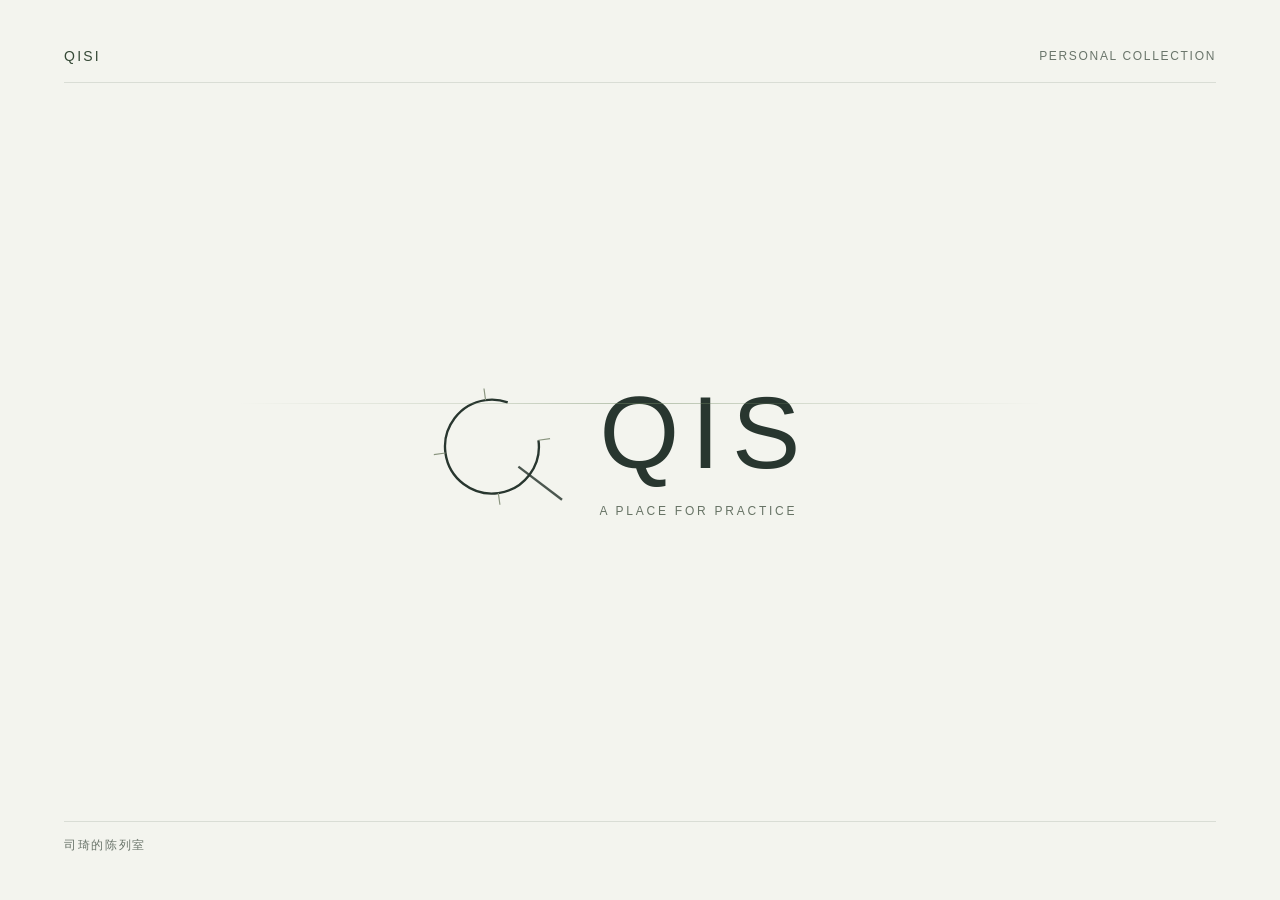
==== showroom/index.html @ 407c24f5 "Publish original-size lift and soft reading transition" ====
<!doctype html><html lang="zh-CN"><head><meta charset="UTF-8"><meta name="viewport" content="width=device-width,initial-scale=1.0"><meta name="theme-color" content="#f3f4ee"><meta name="description" content="司琦的个人陈列。关于AI、中医与DPT的实践、构想和学习记录。"><title>司琦的陈列室 · QISI</title><link rel="icon" href="data:image/svg+xml,%3Csvg xmlns='http://www.w3.org/2000/svg' viewBox='0 0 64 64'%3E%3Ccircle cx='30' cy='30' r='20' fill='none' stroke='%2328362f' stroke-width='2'/%3E%3Cpath d='m44 44 13 13' stroke='%2328362f' stroke-width='2'/%3E%3C/svg%3E"><style>body{margin:0;background:#f3f4ee}#opening{position:fixed;inset:0;z-index:40;background:#f3f4ee}</style>  <script type="module" crossorigin src="/showroom/assets/index-BZBvkTDH.js"></script>
  <link rel="stylesheet" crossorigin href="/showroom/assets/index-CYr2GuWY.css">
</head><body data-phase="opening" data-room="hub"><main id="app"><div id="world" tabindex="-1" aria-label="立体档案环"></div><div id="transition-veil" aria-hidden="true"></div>
 <section id="opening" data-stage="mark" aria-label="个人陈列室开场">
  <div class="opening-grid" aria-hidden="true"></div>
  <div class="opening-top"><strong>QISI</strong><span>PERSONAL COLLECTION</span></div>
  <div class="opening-mark" aria-hidden="true">
   <svg class="opening-symbol" viewBox="0 0 120 120" fill="none"><circle class="mark-circle" cx="56" cy="55" r="40" stroke="currentColor" stroke-width="2" pathLength="1"/><path class="mark-tail" d="M76 75L109 108" stroke="currentColor" stroke-width="2"/><path d="M56 5V15M6 55H16M56 95V105M96 55H106" stroke="#8a957f"/></svg>
   <div class="opening-word">QISI<small>A PLACE FOR PRACTICE</small></div>
  </div>
  <div class="opening-scan" aria-hidden="true"></div>
  <article class="opening-profile" aria-hidden="true">
   <div class="profile-label">个人介绍 / PROFILE</div>
   <h1>司琦<span>QISI</span></h1>
   <p class="profile-description">关于 AI、中医与 DPT，<br>以及它们之间的实践。</p>
   <div class="profile-fields"><button data-theme="ai"><small>01</small>AI<span>↗</span></button><button data-theme="tcm"><small>02</small>中医<span>↗</span></button><button data-theme="dpt"><small>03</small>DPT<span>↗</span></button></div><p class="profile-hint">选择一个方向，打开陈列。</p>
  </article>
  <div class="opening-bottom"><span>司琦的陈列室</span><span id="opening-status" role="status"></span></div>
 </section>

<div id="interface"><header class="masthead"><div class="location"><button id="home-button" class="icon-button" aria-label="返回个人介绍"><svg viewBox="0 0 24 24"><path d="m14 6-6 6 6 6M8 12h12"/></svg></button><div><span id="room-kicker" class="eyebrow">QISI / COLLECTION</span><h1 id="room-title"></h1></div></div><div class="header-actions"><button id="sound-button" class="icon-button" aria-label="开启音效" aria-pressed="true"></button></div></header>
<section id="archive-interface" aria-label="立体档案选择" hidden><div class="archive-heading"><span id="browse-count" class="browse-count"></span></div><aside class="archive-details"><span id="focus-number"></span><div class="focus-information"><span id="focus-badge" class="eyebrow"></span><h2 id="focus-title"></h2><span id="focus-meta"></span></div><button id="read-file" class="read-file"><span class="access">打开档案 ↗</span></button></aside><div class="dial-hint"><span id="dial-ticks" aria-hidden="true"></span><p></p></div><div id="file-accessibility" class="sr-only" aria-label="预选档案"></div></section></div>
<section id="fallback" hidden><h2>以列表阅读</h2><p>当前浏览器未能打开立体展区，仍可阅读收录内容。</p><div id="fallback-files"></div></section><div id="entry-error" hidden role="alert"><span>展区暂未准备好。</span><button id="retry-button">重试</button><button id="list-button">以列表阅读</button><button id="cancel-button">返回介绍</button></div>
 <dialog id="reader" class="reader reader-page" aria-labelledby="reader-title"><div class="reader-wash" aria-hidden="true"></div><div class="reader-top-shade" aria-hidden="true"></div><button id="close-reader" class="close-reader" aria-label="返回档案选择"><svg viewBox="0 0 24 24"><path d="m14 6-6 6 6 6M8 12h12"/></svg><span>返回档案</span></button><span id="reader-location" class="reader-location"></span><div class="reader-scroll" tabindex="0" role="region" aria-label="项目全文"><article id="reader-panel" class="reader-panel"><div class="reader-meta"><span id="reader-eyebrow"></span><time id="reader-date"></time></div><h2 id="reader-title"></h2><p id="reader-summary"></p><div id="reader-themes"></div><figure class="reader-figure"><img id="reader-image" width="1280" height="800" alt="项目抽象示意图"></figure><div id="reader-body"></div><footer class="reader-colophon"></footer></article></div></dialog>
</main></body></html>
---- showroom/assets/index-CYr2GuWY.css ----
:root{font-family:PingFang SC,Hiragino Sans GB,Microsoft YaHei,sans-serif;font-synthesis:none;color:#273b33;background:#b3bfb7;--ink:#273b33;--muted:#627367;--line:#52645140;--accent:#657a62}*{box-sizing:border-box}body{margin:0;overflow:hidden}button,input,a{-webkit-tap-highlight-color:transparent}button{font:inherit;color:inherit;border:0;background:none;cursor:pointer}button:disabled{opacity:.4;cursor:default}button:focus-visible,input:focus-visible{outline:2px solid #8c7552;outline-offset:5px}button:hover:not(:disabled){color:#111f19}.sr-only{position:absolute;width:1px;height:1px;padding:0;margin:-1px;overflow:hidden;clip:rect(0,0,0,0);white-space:nowrap;border:0}#app,#world,#interface{position:fixed;inset:0}#world{transition:filter .5s}#world canvas{display:block;touch-action:none}#interface{pointer-events:none;transition:opacity .3s}#interface button,#interface input{pointer-events:auto}.masthead{position:absolute;left:34px;right:34px;top:28px;display:flex;justify-content:space-between;align-items:center;z-index:4}.location{display:flex;gap:16px;align-items:center;background:#f2f1e9d9;padding:13px 19px 13px 12px;border:1px solid #fff7;-webkit-backdrop-filter:blur(12px);backdrop-filter:blur(12px)}.location h1{font-size:17px;font-weight:500;margin:4px 0 0;letter-spacing:.09em}.eyebrow{font-size:12px;letter-spacing:.12em;line-height:1.7}.location .eyebrow{font-size:12px;color:#69766b;letter-spacing:.11em}.header-actions{display:flex;align-items:center;gap:10px;background:#f2f1e9c9;padding:7px 9px 7px 17px;border:1px solid #fff7;-webkit-backdrop-filter:blur(12px);backdrop-filter:blur(12px)}.sample-note{font-size:13px;letter-spacing:.08em;color:#697569;margin-right:6px}.icon-button{width:34px;height:34px;display:grid;place-items:center}.icon-button svg,.close-reader svg{width:20px;height:20px;fill:none;stroke:currentColor;stroke-width:1.3}#gallery-labels{position:absolute;inset:0;pointer-events:none;touch-action:none}.gallery-label{position:absolute;transform:translate(-50%);padding:9px 13px 10px;width:190px;text-align:center;pointer-events:auto!important;background:#ecebdfd6;border:1px solid #fff7;box-shadow:0 3px 14px #253b2a0a;transition:background .2s,color .2s;touch-action:none}.gallery-label strong{display:block;font-size:14px;line-height:1.55;font-weight:500;letter-spacing:.025em}.gallery-label small{display:block;font-size:12px;line-height:1.5;letter-spacing:.04em;margin-top:4px;color:#6c7569}.gallery-label .label-number{font-size:12px;letter-spacing:.06em;display:block;color:#697465;margin-bottom:3px}.gallery-label.room-label{width:176px;padding:12px 16px}.gallery-label.room-label strong{font-size:16px;letter-spacing:.08em}.gallery-label.is-hover,.gallery-label:hover,.gallery-label:focus-visible{background:#f5f3e6f5;border-color:#9b8e6a;color:#263e2c}.collection-control{position:absolute;left:50%;bottom:34px;transform:translate(-50%);width:290px;background:#eff0e5dd;border:1px solid #fff6;padding:15px 23px 12px;-webkit-backdrop-filter:blur(14px);backdrop-filter:blur(14px);pointer-events:auto}.collection-caption{display:flex;align-items:center;justify-content:space-between;font-size:13px;line-height:1.5}.collection-caption b{font-size:12px;margin-left:6px;font-weight:400;color:#73806d}.collection-caption #scroll-count{font-size:12px;letter-spacing:.08em;font-variant-numeric:tabular-nums}#collection-scroll{display:block;width:100%;height:24px;appearance:none;background:transparent;margin:6px 0;cursor:ew-resize}#collection-scroll::-webkit-slider-runnable-track{height:2px;background:linear-gradient(to right,#7b886e var(--progress,0%),#c3cbb9 var(--progress,0%))}#collection-scroll::-webkit-slider-thumb{appearance:none;width:33px;height:7px;border-radius:0;background:#596d51;border:1px solid #f4f5e8;margin-top:-2.5px}#collection-scroll::-moz-range-track{height:2px;background:#b7c2ac}#collection-scroll::-moz-range-thumb{width:33px;height:7px;border:0;border-radius:0;background:#596d51}.collection-hint{font-size:12px;color:#76816e;text-align:center;letter-spacing:.03em}.hub-hint{position:absolute;bottom:49px;left:50%;transform:translate(-50%);font-size:14px;letter-spacing:.06em;background:#eff0e7dc;padding:14px 23px;border:1px solid #fff8;white-space:nowrap}.signature{position:absolute;bottom:31px;left:35px;font-size:12px;letter-spacing:.12em;color:#52614f}.signature span{margin:0 7px;color:#7f8e77}body[data-phase=entry] #interface,body[data-phase=intro] #interface{display:none}body[data-phase=transition] #interface{opacity:0;pointer-events:none}body[data-phase=transition] #interface button,body.is-reading #interface button{pointer-events:none!important}body[data-phase=room] #house-button{display:none}#loading{position:fixed;left:50%;top:76%;transform:translate(-50%,-50%);display:flex;gap:15px;align-items:center;z-index:20}.loading-orbit{display:block;width:22px;height:22px;border:1px solid #536b5038;border-top-color:#536b50;border-radius:50%;animation:spin 1.6s linear infinite}#loading.is-error{background:#eff0e8f5;padding:18px 22px;border:1px solid #fff9}#loading.is-error .loading-orbit{display:none}#retry-button{font-size:14px;text-decoration:underline;text-underline-offset:4px}#transition-veil{position:fixed;inset:0;background:radial-gradient(ellipse,#e1e8dc 10%,#aebfb1);opacity:0;pointer-events:none;z-index:8}body.is-reading #world{filter:blur(7px) saturate(.72)}body.is-reading #interface{opacity:.2}dialog{padding:0;border:1px solid #fff9;background:#ecece2f7;color:var(--ink);box-shadow:0 24px 120px #1d33284d}dialog::backdrop{background:#91a5932d}.intro-dialog{position:fixed;left:auto;right:7vw;top:auto;bottom:10vh;margin:0;width:390px;padding:30px 30px 24px}.intro-dialog::backdrop{background:#8b9d8f15}.intro-dialog h2{font-size:27px;font-weight:400;letter-spacing:.08em;line-height:1.4;margin:20px 0 16px}.intro-dialog>p{font-size:16px;line-height:1.9;margin:0 0 23px;color:#566553}.intro-instructions{display:grid;grid-template-columns:22px 1fr;gap:8px 11px;border-top:1px solid var(--line);padding-top:20px}.intro-instructions span{font-size:12px;color:#919980;line-height:26px}.intro-instructions p{font-size:14px;line-height:26px;margin:0}.intro-dialog small{display:block;font-size:12px;color:#7c846f;margin-top:16px}.intro-bottom{display:flex;align-items:center;justify-content:space-between;border-top:1px solid var(--line);margin-top:22px;padding-top:18px}.text-button{font-size:14px;padding:7px 0}.primary-button{font-size:14px;color:#f1f2e5;background:#536c50;padding:13px 17px}.primary-button:hover:not(:disabled){background:#3d583b;color:#fff}.primary-button span{margin-left:17px}.reader-panel{width:min(790px,88vw);height:min(830px,88vh);max-height:92vh;overflow:hidden}.reader::backdrop{background:#c4d0bd73;-webkit-backdrop-filter:blur(2px);backdrop-filter:blur(2px)}.reader-scroll{height:100%;overflow-y:auto;overscroll-behavior:contain;padding:58px 60px 42px;scrollbar-width:thin;scrollbar-color:#a9b99a transparent}.close-reader{position:absolute;right:15px;top:15px;width:33px;height:33px;display:grid;place-items:center;background:#ecece2;z-index:2}.reader-meta{display:flex;justify-content:space-between;gap:14px;color:#728067;font-size:12px;line-height:1.8}.reader h2{font-size:30px;line-height:1.55;letter-spacing:.05em;font-weight:400;margin:19px 0 14px}.reader #reader-summary{font-size:16px;line-height:1.9;color:#56664e}.reader #reader-themes{display:flex;gap:8px;margin:21px 0 26px}.reader #reader-themes span{font-size:12px;padding:5px 8px;border:1px solid #b8c3ac}.reader img{width:100%;display:block;border:1px solid #c7d1bb}.reader #reader-body h3{font-size:18px;font-weight:500;margin:30px 0 10px}.reader #reader-body p{font-size:16px;line-height:2;color:#4f6047}.reader-colophon{font-size:12px;color:#879078;margin-top:30px;padding-top:22px;border-top:1px solid var(--line);line-height:1.8}@keyframes spin{to{transform:rotate(360deg)}}@media(prefers-reduced-motion:reduce){*,*:before,*:after{animation:none!important;transition:none!important}}@media(max-height:760px){.masthead{top:22px;left:27px;right:27px}.location{padding:9px 15px 9px 9px}.collection-control{bottom:22px;padding-top:10px;padding-bottom:8px}.signature{bottom:27px}.gallery-label{width:172px;padding:7px 9px}.gallery-label strong{font-size:14px}.gallery-label small{font-size:12px}.intro-dialog{bottom:7vh;right:5vw;padding:25px;width:360px}.reader-scroll{padding:48px 48px 36px}}@media(max-width:950px){.signature{display:none}.gallery-label,.gallery-label.room-label{width:150px}.location h1{font-size:15px}.sample-note{display:none}.reader-scroll{padding:45px 30px 30px}}@media(max-width:650px){.masthead{left:15px;right:15px;top:15px}.location{gap:7px;padding:8px}.location .eyebrow{font-size:12px}.header-actions{gap:0;padding:7px}.intro-dialog{left:5vw;right:5vw;bottom:7vh;width:auto}.gallery-label,.gallery-label.room-label{width:115px}.gallery-label small{display:none}.gallery-label strong,.gallery-label.room-label strong{font-size:14px}.collection-control{width:270px}.reader-panel{width:94vw}.reader h2{font-size:26px}.reader-meta{flex-wrap:wrap}.hub-hint{font-size:13px}}.gallery-label{background:transparent;border:0;box-shadow:none;text-shadow:0 1px 9px #f1f0df,0 0 3px #f1f0df}.gallery-label:before{content:"";display:block;width:22px;height:1px;background:#7b876d;margin:0 auto 7px;transition:width .18s}.gallery-label .label-number{margin-bottom:3px;font-size:12px}.gallery-label.is-hover,.gallery-label:hover,.gallery-label:focus-visible{background:#f0f0e4b5;border:0}.gallery-label.is-hover:before,.gallery-label:hover:before{width:44px}.gallery-label.room-label{padding:7px 12px}.gallery-label.room-label .label-number,.signature{display:none}body:has(#house-button:focus-visible) #world:after{content:"";position:absolute;left:28%;top:24%;width:47%;height:48%;border:1px solid #e7e0b799;box-shadow:0 0 45px #e9e4c222;pointer-events:none}.gallery-label{color:#26392e;text-shadow:0 1px 2px #f0efdf}.gallery-label small,.gallery-label .label-number{color:#4c5b46}.gallery-label{width:154px;padding:6px 9px 7px;background:#eeeedeeb;border-bottom:1px solid #8b927466;text-shadow:none}.gallery-label:before{display:none}.gallery-label:not(.room-label) small{display:none}.gallery-label .label-number{font-size:11px;line-height:1.4;margin-bottom:1px}.gallery-label strong{font-size:14px;line-height:1.6}.gallery-label.room-label{width:162px;padding:7px 10px}.gallery-label.room-label small{font-size:11px;margin-top:1px}.gallery-label.is-hover,.gallery-label:hover,.gallery-label:focus-visible{background:#f5f4e8;border-bottom:1px solid #8b7953}@media(max-width:650px){.gallery-label,.gallery-label.room-label{width:110px}}:root{color:var(--ink);--ink:#34443b;--theme-light:#eef2e6}.masthead{left:42px;right:42px;top:32px}.location,.header-actions{background:none;border:0;-webkit-backdrop-filter:none;backdrop-filter:none;padding:0}.location{gap:18px}.location h1{font-size:17px;letter-spacing:.14em}.location .eyebrow{font-size:10px;letter-spacing:.16em}.sample-note{font-size:12px;letter-spacing:.13em;opacity:.7}.eyebrow{font-size:11px;letter-spacing:.16em}.hub-hint{background:none;border:0;font-size:13px;letter-spacing:.14em}.gallery-label{width:158px;padding:8px 8px 10px;background:#edf0e4d9}.gallery-label strong{font-size:16px}.gallery-label small{font-size:10px;letter-spacing:.1em}.activation{position:absolute;left:50%;bottom:10vh;transform:translate(-50%);display:flex;flex-direction:column;align-items:center;gap:12px;font-size:13px;letter-spacing:.12em;padding:12px 20px}.activation-mark{font-size:30px;line-height:1;font-weight:300;transition:transform .35s}.activation:hover .activation-mark{transform:scale(1.16)}.archive-heading{position:absolute;top:133px;left:48px;display:flex;gap:25px;align-items:center}.archive-heading .eyebrow{font-size:12px;letter-spacing:.18em}.browse-count{font-size:11px;letter-spacing:.14em;font-variant-numeric:tabular-nums;opacity:.64}.selection-line{position:absolute;left:48px;top:169px;width:180px;height:1px;background:var(--ink);opacity:.36}.focus-information{position:absolute;left:48px;bottom:87px;width:370px}.focus-information h2{font-size:27px;line-height:1.7;font-weight:400;letter-spacing:.07em;margin:9px 0 12px;transition:opacity .12s}.focus-information>span:last-child{font-size:11px;letter-spacing:.13em;opacity:.66}.focus-rule{position:absolute;left:0;top:35px;height:25px;width:240px;background:var(--ink);opacity:0;transition:opacity .1s}.is-moving .focus-information h2{opacity:0}.is-moving .focus-rule{opacity:.7}.read-file{position:absolute;right:50px;bottom:93px;text-align:left;min-width:211px;padding:8px 0 0;border-top:1px solid #5b6d514d}.read-file strong{display:block;font:400 35px/1.7 Arial,sans-serif;letter-spacing:.025em}.read-file .access{display:block;font-size:12px;letter-spacing:.18em;margin-top:13px}.read-file .access span{float:right;font-size:19px;line-height:15px}.read-file:hover .access{text-decoration:underline;text-underline-offset:5px}.read-file:disabled{opacity:.62}.read-file:disabled .access{visibility:hidden}.dial-hint{position:absolute;left:50%;bottom:31px;transform:translate(-50%);text-align:center}.dial-hint p{font-size:11px;letter-spacing:.1em;opacity:.65;margin:12px 0 0}#dial-ticks{display:flex;justify-content:center;gap:16px;align-items:center;height:10px}#dial-ticks i{display:block;width:1px;height:5px;background:var(--ink);opacity:.3;transition:height .2s,opacity .2s}#dial-ticks i.current{height:10px;opacity:1}body[data-phase=engaging] #interface,body[data-phase=extracting] #interface,body[data-phase=returning] #interface{opacity:0;pointer-events:none}body[data-phase=engaging] #interface button,body[data-phase=extracting] #interface button,body[data-phase=returning] #interface button{pointer-events:none!important}body:not([data-phase=entry]):not([data-phase=intro]) #house-button{display:none}body[data-phase=reading] #interface .masthead{opacity:.45}body[data-phase=reading] #interface button{pointer-events:none!important}#loading.is-error #loading-text{position:static;width:auto;height:auto;clip:auto;overflow:visible;white-space:normal}dialog{border:0}dialog::backdrop{background:#91a59318}.reader-panel{position:fixed;top:10vh;right:4.5vw;bottom:auto;left:auto;margin:0;width:43vw;max-width:720px;height:82vh;max-height:90vh;background:#eff1e8ed;border-top:1px solid #a4ae9844;box-shadow:0 18px 90px #3c503c0c;animation:readerIn .45s both}.reader::backdrop{background:#c9d7bd08;-webkit-backdrop-filter:none;backdrop-filter:none}.reader-scroll{padding:48px 45px 40px}.reader-meta{font-size:10px;letter-spacing:.08em}.reader h2{font-size:28px}.reader #reader-summary,.reader #reader-body p{font-size:15px;line-height:1.95}.reader #reader-body h3{font-size:17px}.reader #reader-themes span,.reader-colophon{font-size:11px}.sr-only:focus-within:not(#house-button):not(#hub-table-button){clip:auto;width:auto;height:auto;background:#f2f3e5;padding:10px;bottom:20px;left:40px;top:auto;z-index:30;white-space:normal}#file-accessibility button{display:block;padding:7px}#file-accessibility button:not(:focus){display:none}@keyframes readerIn{0%{opacity:0;transform:translate(12px)}to{opacity:1;transform:none}}@media(max-height:760px){.masthead{top:22px}.archive-heading{top:102px}.selection-line{top:135px}.focus-information{bottom:60px}.focus-information h2{font-size:24px}.read-file{bottom:67px}.dial-hint{bottom:23px}.reader-panel{top:8vh;height:85vh}.reader-scroll{padding:38px 32px}.reader h2{font-size:25px}}@media(max-width:1000px){.masthead{left:25px;right:25px}.archive-heading,.selection-line,.focus-information{left:30px}.focus-information{width:280px}.focus-information h2{font-size:21px}.read-file{right:30px;min-width:160px}.read-file strong{font-size:28px}.reader-panel{width:47vw;right:2vw}.reader-scroll{padding:40px 25px}.sample-note{display:none}.gallery-label{width:145px}}@media(max-width:650px){.masthead{top:20px;left:15px;right:15px}.location{gap:5px}.location h1{font-size:14px}.location .eyebrow{font-size:9px}.header-actions{gap:1px}.gallery-label{width:112px}.gallery-label strong{font-size:13px}.gallery-label small{font-size:8px}.archive-heading{left:20px;top:102px}.selection-line{left:20px;top:135px;width:120px}.focus-information{left:20px;bottom:135px;width:230px}.focus-information h2{font-size:20px}.read-file{left:20px;right:auto;bottom:49px;min-width:180px;display:grid;grid-template-columns:1fr auto;column-gap:25px}.read-file strong{grid-row:2;line-height:1.3;font-size:26px}.read-file .access{grid-column:2;grid-row:2;margin:0;align-self:center}.read-file .access span{float:none;margin-left:10px}.dial-hint{left:auto;right:20px;transform:none;bottom:36px}.dial-hint p{display:none}.reader-panel{width:92vw;right:4vw;top:30vh;height:66vh;background:#f0f2e8f5}.reader-scroll{padding:42px 25px}.activation{bottom:15vh;white-space:nowrap}}.gallery-label.room-label{width:144px;font-size:14px;background:#eeeae0e6;border-bottom:1px solid #938b7966}.gallery-label.room-label small{font-size:12px;letter-spacing:.03em}@media(max-width:1100px){.gallery-label.room-label{width:124px}.gallery-label.room-label strong{font-size:14px}.gallery-label.room-label small{display:none}}.masthead .eyebrow{color:inherit;opacity:.8}.masthead{color:#26352d}.sample-note{opacity:.85}@media(max-width:650px){body[data-room=hub] #gallery-labels{display:flex;gap:8px;justify-content:center;align-items:flex-end;padding:0 12px 100px}body[data-room=hub] .gallery-label.room-label{position:static;transform:none;width:calc((100vw - 40px)/3);padding:12px 4px}body[data-room=hub] .gallery-label.room-label strong{font-size:13px;white-space:nowrap}.masthead .eyebrow{font-size:11px}}.masthead .location,.masthead .header-actions{background:#f0efe7d9;-webkit-backdrop-filter:blur(10px);backdrop-filter:blur(10px);padding:9px 12px;border-radius:2px}body:is([data-phase=browsing],[data-phase=reading],[data-phase=extracting],[data-phase=returning]) #interface{color:#efefe7;--ink:#efefe7}body:is([data-phase=browsing],[data-phase=reading]) .location,body:is([data-phase=browsing],[data-phase=reading]) .header-actions{background:none;border:0;box-shadow:none;-webkit-backdrop-filter:none;backdrop-filter:none}body:is([data-phase=browsing],[data-phase=reading]) .location .eyebrow{color:#d5d9d0}body:is([data-phase=browsing],[data-phase=reading]) button{color:inherit}body:is([data-phase=browsing],[data-phase=reading]) .read-file{border-color:#e5e9db55}body:is([data-phase=browsing],[data-phase=reading]) button:hover{color:#fff}body[data-phase=browsing] #file-accessibility button:focus{color:#253a32}body:is([data-phase=browsing],[data-phase=reading]) .masthead{color:#efefe7}body:is([data-phase=browsing],[data-phase=reading]) .location .eyebrow{color:inherit}body:is([data-phase=browsing],[data-phase=extracting],[data-phase=reading],[data-phase=returning]){--ink:#34423c;color:var(--ink)}body[data-room=tcm]{--archive-ink:#534c40}body[data-room=dpt]{--archive-ink:#35483e}body[data-room=ai]{--archive-ink:#34423c}body[data-phase=browsing] .masthead,body[data-phase=extracting] .masthead,body[data-phase=reading] .masthead,body[data-phase=returning] .masthead{color:var(--archive-ink);text-shadow:none}body[data-phase=browsing] .location,body[data-phase=browsing] .header-actions{background:none;border:0;box-shadow:none;-webkit-backdrop-filter:none;backdrop-filter:none}.masthead .eyebrow{font-size:12px}.masthead h1{font-size:16px}.header-actions{gap:14px}#archive-interface{color:var(--archive-ink);text-shadow:none;pointer-events:none}#archive-interface .archive-heading{position:absolute;top:110px;left:36px;right:auto;display:block;font-size:13px;letter-spacing:.1em}#archive-interface .archive-details{position:absolute;left:71%;right:5%;top:43%;transform:translateY(-18%);pointer-events:auto;display:flex;flex-direction:column;gap:25px}#focus-number{font-size:17px;line-height:1.4;font-weight:500;letter-spacing:.12em;font-variant-numeric:tabular-nums}#archive-interface .focus-information{position:static;inset:auto;width:auto;max-width:none;transform:none;opacity:1;color:inherit}#focus-badge{display:block;min-height:0;font-size:12px;line-height:1.6;letter-spacing:.08em;color:inherit;opacity:.66}#focus-badge:empty,#focus-meta:empty{display:none}#archive-interface #focus-title{font-size:clamp(23px,2.1vw,34px);line-height:1.45;font-weight:500;letter-spacing:.055em;margin:10px 0 16px;white-space:normal;overflow-wrap:anywhere}#focus-meta{font-size:13px;letter-spacing:.04em;line-height:1.6;color:inherit;opacity:.66}#archive-interface .read-file{position:static;inset:auto;transform:none;display:flex;width:100%;min-height:52px;padding:14px 0;border:0;border-top:1px solid #77857855;background:none;box-shadow:none;color:inherit;opacity:1}#archive-interface .read-file .access{display:flex;justify-content:space-between;width:100%;font-size:14px;letter-spacing:.08em;margin:0;gap:18px}#archive-interface .read-file:disabled{opacity:.35;cursor:default}#archive-interface .read-file:hover:not(:disabled){background:none;color:#13251b;transform:none}#archive-interface .dial-hint{position:absolute;left:36px;right:auto;bottom:30px;color:inherit;opacity:.72;text-align:left}#archive-interface .dial-hint p{font-size:12px;letter-spacing:.09em;margin:12px 0 0}#dial-ticks{display:block!important;width:160px;height:1px;position:relative;background:#81908045}#dial-ticks:after{content:"";position:absolute;left:calc(var(--progress,0) * 150px);top:-2px;width:10px;height:5px;background:#637369}.reader-panel{background:#f7f8f2f2;color:#34423c;border:1px solid #cbd1c866;box-shadow:0 14px 55px #29342612;width:min(36vw,540px);right:4vw;top:15vh;bottom:5vh;max-height:80vh;border-radius:2px}.reader::backdrop{background:transparent;-webkit-backdrop-filter:none;backdrop-filter:none}.reader .reader-scroll{padding:38px 34px 40px}.reader h2{font-size:28px;line-height:1.4}.reader h3{font-size:18px}.reader p{font-size:16px;line-height:1.8}.reader .reader-meta,.reader #reader-themes,.reader .reader-colophon{font-size:12px;line-height:1.6}.reader.is-empty .reader-panel{top:42%;bottom:auto;height:auto;min-height:170px;background:transparent;border:0;box-shadow:none}.reader.is-empty .reader-scroll{padding:24px 30px}.reader.is-empty .reader-meta,.reader.is-empty #reader-themes,.reader.is-empty .reader-colophon{display:none}.reader.is-empty h2{font-size:23px;letter-spacing:.1em}.reader.is-empty #reader-summary{font-size:16px;margin-bottom:0}@media(max-width:759px){.masthead{padding:22px 20px}.masthead h1{font-size:14px}.masthead .eyebrow{font-size:12px}.header-actions{gap:4px}.header-actions .sample-note{display:none}#archive-interface .archive-heading{top:104px;left:24px;font-size:12px}#archive-interface .archive-details{inset:auto 26px 45px;transform:none;gap:8px;padding-top:14px;border-top:1px solid #6e7f7033}#archive-interface #focus-number{font-size:14px}#archive-interface #focus-title{font-size:24px;margin:6px 0 8px}#archive-interface .read-file{border-top:0;min-height:44px;padding:10px 0;margin-top:4px}#archive-interface .dial-hint{bottom:18px;left:26px;right:26px;display:flex;justify-content:space-between;align-items:center;gap:20px}#archive-interface .dial-hint p{margin:0;font-size:12px}#dial-ticks{width:90px}#dial-ticks:after{left:calc(var(--progress,0) * 80px)}.reader-panel{inset:54% 18px 18px;width:auto;max-width:none;max-height:44%}.reader .reader-scroll{padding:34px 24px}.reader h2{font-size:24px}.reader.is-empty .reader-panel{top:auto;bottom:50px;min-height:130px}.reader.is-empty .reader-scroll{padding:26px 24px}}body{--archive-paper:#f1f4f7}body[data-room=tcm]{--archive-paper:#f1f4ec}body[data-room=dpt]{--archive-paper:#f4f0f8}#world:after{content:"";position:absolute;inset:0;background:linear-gradient(90deg,transparent 51%,color-mix(in srgb,var(--archive-paper) 82%,transparent) 73%,var(--archive-paper) 93%);pointer-events:none}#interface{-webkit-user-select:none;user-select:none}.reader-panel{-webkit-user-select:text;user-select:text}@media(max-width:759px){#world:after{background:linear-gradient(180deg,transparent 40%,color-mix(in srgb,var(--archive-paper) 82%,transparent) 62%,var(--archive-paper) 76%)}#archive-interface .archive-details{bottom:51px}#archive-interface #focus-title{margin-bottom:8px}.reader.is-empty .reader-panel{background:var(--archive-paper)}}#archive-interface .dial-hint{transform:none}#archive-interface.is-moving .focus-information h2{opacity:1}#archive-interface .read-file:disabled .access{visibility:visible}.reader #reader-summary,.reader #reader-body p{font-size:16px;line-height:1.85}.reader #reader-body h3{font-size:18px}.reader .reader-meta,.reader #reader-themes span,.reader .reader-colophon{font-size:12px}@media(max-width:759px){.reader:not(.is-empty) .reader-panel{top:60%;max-height:38%}}#activate-button.console-control{position:absolute;transform:translate(-50%,-50%);padding:0;border:0;border-radius:48%;background:transparent;touch-action:none;cursor:ew-resize;outline:none}#activate-button.console-control span{position:absolute;top:100%;left:50%;transform:translate(-50%);white-space:nowrap;font-size:14px;line-height:1.7;color:var(--ink);background:#f1f1e9eb;padding:8px 12px;border-radius:2px;opacity:0;pointer-events:none}#activate-button.console-control:focus-visible{outline:1px solid #72877788;outline-offset:3px}#activate-button.console-control:focus-visible span{opacity:1}body[data-phase=theme-picking]{color:#34423c;--ink:#34423c}body[data-phase=theme-picking] .masthead{color:#34423c}body[data-phase=theme-picking] #gallery-labels{display:block;padding:0}body[data-phase=theme-picking] .gallery-label.room-label{position:absolute;transform:translate(-50%);width:150px;padding:10px 5px;background:none;border:0;text-shadow:none}body[data-phase=theme-picking] .gallery-label.room-label strong{font-size:14px;font-weight:400;letter-spacing:.08em}body[data-phase=theme-picking] .gallery-label.room-label small{display:none}body[data-phase=theme-picking] .gallery-label.room-label:hover,body[data-phase=theme-picking] .gallery-label.room-label:focus-visible{background:#f2f4ed99}@media(max-width:759px){#activate-button.console-control span{font-size:12px;white-space:normal;width:230px}body[data-phase=theme-picking] .gallery-label.room-label{width:108px}}.reader:not(.is-empty) .reader-meta{padding-right:42px;flex-wrap:wrap;row-gap:4px}body[data-room=hub][data-phase=hub-table] #gallery-labels{display:block;padding:0}body[data-room=hub][data-phase=hub-table] .gallery-label.room-label{position:absolute;transform:translate(-50%);width:136px;padding:7px 4px;background:none;border:0;text-shadow:0 1px 8px #fff}body[data-room=hub][data-phase=hub-table] .gallery-label.room-label strong{font-size:13px;font-weight:400;letter-spacing:.04em}body[data-room=hub][data-phase=hub-table] .gallery-label.room-label:hover,body[data-room=hub][data-phase=hub-table] .gallery-label.room-label:focus-visible{background:#f7f8f1b8}#house-preview{position:absolute;inset:0;color:#34443b;pointer-events:none}.house-details{position:absolute;left:68%;right:7%;top:43%;transform:translateY(-25%);padding:24px 0;max-width:340px;text-shadow:0 1px 14px #f8f8f2}.house-details .eyebrow{font-size:11px;opacity:.62;letter-spacing:.15em}.house-details h2{font-size:30px;line-height:1.45;font-weight:500;letter-spacing:.06em;margin:15px 0}.house-details p{font-size:15px;line-height:1.9;margin:0 0 26px;max-width:290px}#confirm-house{display:flex;justify-content:space-between;align-items:center;min-height:48px;width:100%;padding:13px 0;border-top:1px solid #6e7f7055;font-size:14px;letter-spacing:.08em}#confirm-house span{font-size:21px}#confirm-house:disabled{opacity:.35}.house-navigation{position:absolute;bottom:34px;left:50%;transform:translate(-50%);display:flex;align-items:center;gap:17px;white-space:nowrap;font-size:12px;letter-spacing:.08em}.house-navigation button{width:42px;height:42px;font-size:19px}.house-navigation small{font-size:12px;opacity:.64;margin-left:10px}body:is([data-phase=house-opening],[data-phase=house-closing],[data-phase=fog-transition]) #interface{opacity:0;pointer-events:none}body:is([data-phase=house-opening],[data-phase=house-closing],[data-phase=fog-transition]) #interface button{pointer-events:none!important}@media(max-aspect-ratio:5/4){.house-details{inset:auto 26px 99px;transform:none;max-width:none;padding:0}.house-details h2{font-size:26px;margin:8px 0}.house-details p{font-size:14px;margin-bottom:12px;max-width:none}.house-navigation{bottom:30px}.house-navigation small{display:none}#house-preview{background:linear-gradient(180deg,transparent 57%,#f0f2ebd9 76%,#f0f2ebf5 100%)}body[data-room=hub][data-phase=hub-table] .gallery-label.room-label{width:100px}.masthead{padding:0}}@media(max-aspect-ratio:5/4){body[data-room=hub][data-phase=hub-table] .gallery-label.room-label{width:88px;padding:6px 1px}body[data-room=hub][data-phase=hub-table] .gallery-label.room-label strong{font-size:12px;white-space:nowrap}}#read-file,#confirm-house{position:absolute!important;width:1px!important;height:1px!important;min-width:0!important;min-height:0!important;padding:0!important;margin:-1px!important;overflow:hidden!important;clip-path:inset(50%)!important;white-space:nowrap!important;pointer-events:none!important;border:0!important}#world:focus{outline:none}.reader{position:fixed;inset:0;margin:0;padding:0;width:100vw;max-width:none;height:100dvh;max-height:none;border:0;background:transparent;box-shadow:none;overflow:hidden;animation:none;-webkit-user-select:none;user-select:none}.reader-interaction{position:absolute;inset:0;touch-action:none;outline:none;cursor:default}.reader-panel{z-index:1;-webkit-user-select:text;user-select:text}.reader-panel .reader-scroll{touch-action:pan-y}.reader .close-reader{opacity:0;pointer-events:none}.reader .close-reader:focus-visible{opacity:1;pointer-events:auto}#hub-table-button:focus-visible{position:fixed;left:50%;top:auto;bottom:28px;transform:translate(-50%);width:auto;height:auto;margin:0;padding:10px 16px;clip:auto;clip-path:none;overflow:visible;background:#f2f3edf0;z-index:5}body:is([data-phase=hub-table-opening],[data-phase=hub-table-closing]) #interface{pointer-events:none}body[data-phase=opening]{background:#f3f4ee}body[data-phase=opening] #interface,body[data-phase=arrival] #interface{opacity:0;pointer-events:none}body:is([data-phase=opening],[data-phase=arrival]) #interface button{pointer-events:none!important}#opening{position:fixed;inset:0;z-index:40;background:#f3f4ee;color:#28362f;overflow:hidden;isolation:isolate;--mark:0;--mark-opacity:1;--profile:0;--scan:0}.opening-grid{position:absolute;inset:0;pointer-events:none;background:linear-gradient(90deg,transparent calc(50% - .5px),#344b3610 50%,transparent calc(50% + .5px))}.opening-top,.opening-bottom{position:absolute;left:clamp(24px,5vw,80px);right:clamp(24px,5vw,80px);display:flex;justify-content:space-between;align-items:center;font-size:12px;line-height:1.6;letter-spacing:.14em;color:#6a756b}.opening-top{top:clamp(24px,5vh,52px);padding-bottom:15px;border-bottom:1px solid #465b4326}.opening-top strong{font-size:14px;font-weight:500;color:#354936;letter-spacing:.16em}.opening-bottom{bottom:clamp(24px,5vh,52px);padding-top:14px;border-top:1px solid #465b4326}.opening-mark{position:absolute;inset:0;display:flex;align-items:center;justify-content:center;gap:32px;opacity:var(--mark-opacity);transform:translateY(calc((1 - var(--mark)) * 8px))}.opening-symbol{width:clamp(84px,11vw,148px);height:auto;overflow:visible;transform:rotate(calc((1 - var(--mark)) * -45deg))}.opening-symbol .mark-circle{stroke-dasharray:1;stroke-dashoffset:calc(1 - var(--mark))}.opening-symbol .mark-tail{opacity:var(--mark)}.opening-word{font-family:Helvetica Neue,Arial,sans-serif;font-size:clamp(58px,8vw,110px);line-height:1;letter-spacing:.12em;font-weight:300;clip-path:inset(0 calc((1 - var(--mark)) * 100%) 0 0)}.opening-word small{display:block;margin-top:18px;font-family:inherit;font-size:12px;line-height:1.5;font-weight:400;letter-spacing:.23em;color:#677365}.opening-scan{position:absolute;left:0;right:0;top:calc(28% + var(--scan) * 44%);height:1px;background:linear-gradient(90deg,transparent 12%,#71896455 35%,#718964aa 50%,#71896455 65%,transparent 88%);opacity:calc(var(--mark-opacity) * .7);transform:scaleX(var(--mark))}.opening-profile{position:absolute;left:50%;top:50%;width:min(690px,calc(100vw - 48px));transform:translate(-50%,calc(-50% + (1 - var(--profile)) * 18px));opacity:var(--profile);visibility:hidden}#opening:is([data-stage=profile],[data-stage=waiting],[data-stage=revealing]) .opening-profile{visibility:visible}.profile-label{display:flex;gap:12px;align-items:center;font-size:12px;line-height:1.5;color:#657161;letter-spacing:.13em}.profile-label:before{content:"";width:26px;height:2px;background:#70815e}.opening-profile h1{font-size:clamp(52px,7vw,86px);font-weight:400;letter-spacing:.13em;line-height:1.25;margin:26px 0 20px}.opening-profile h1 span{font-family:Helvetica Neue,Arial,sans-serif;font-size:16px;letter-spacing:.2em;color:#778170;margin-left:26px;vertical-align:middle}.profile-description{font-size:clamp(18px,2vw,22px);line-height:1.9;letter-spacing:.045em;margin:0;color:#53614f}.profile-fields{display:flex;gap:0;border-block:1px solid #465b432a;margin-top:38px;padding:19px 0}.profile-fields span{flex:1;display:flex;align-items:center;gap:16px;font-size:15px;line-height:1.6}.profile-fields span+span{border-left:1px solid #465b432a;padding-left:24px}.profile-fields small{font-family:Arial,sans-serif;font-size:12px;color:#89917f}#opening-status{font-size:12px;letter-spacing:.08em}body[data-phase=opening] #loading{z-index:45;top:auto;bottom:82px;left:50%;transform:translate(-50%)}body[data-phase=opening] #loading:not(.is-error){display:none}body[data-phase=opening] #loading.is-error{max-width:calc(100vw - 40px);background:#f3f4ee;box-shadow:0 8px 28px #28362f12}@media(max-width:600px){.opening-top,.opening-bottom{font-size:11px;letter-spacing:.08em}.opening-top>span{font-size:10px}.opening-mark{gap:18px}.opening-word{font-size:58px}.opening-word small{font-size:10px;letter-spacing:.1em}.opening-profile{width:calc(100vw - 56px)}.opening-profile h1{margin-top:24px}.opening-profile h1 span{margin-left:12px;font-size:13px}.profile-description{font-size:18px;line-height:1.9}.profile-fields{margin-top:28px;padding:15px 0}.profile-fields span{gap:8px;font-size:14px}.profile-fields span+span{padding-left:14px}.opening-bottom>span:first-child{max-width:55%}.opening-bottom>span:last-child{text-align:right}}@media(max-height:560px){.opening-top{top:18px;padding-bottom:8px}.opening-bottom{bottom:18px;padding-top:8px}.opening-profile h1{font-size:42px;margin:12px 0}.profile-description{font-size:16px;line-height:1.6}.profile-fields{margin-top:18px;padding:10px 0}.opening-profile{width:min(620px,calc(100vw - 56px))}}@media(prefers-reduced-motion:reduce){.opening-mark,.opening-symbol,.opening-profile{transform:none}.opening-profile{transform:translate(-50%,-50%)}.opening-scan{display:none}}[hidden]{display:none!important}body[data-phase=home] #opening,body[data-phase=entering] #opening{display:block}#opening .profile-fields{padding:0}#opening .profile-fields button{appearance:none;border:0;background:none;flex:1;min-width:0;display:flex;align-items:center;gap:16px;padding:22px 10px;color:#28362f;text-align:left;font:inherit;font-size:16px;cursor:pointer;transition:background .15s}#opening .profile-fields button+button{border-left:1px solid #465b432a}#opening .profile-fields button small{font-size:12px;color:#89917f}#opening .profile-fields button span{margin-left:auto;color:#718063;flex:none;font-size:18px}#opening .profile-fields button:hover{background:#72846112}#opening .profile-fields button:focus-visible{outline:2px solid #718063;outline-offset:-3px}#opening .profile-fields button:disabled{cursor:default}.profile-hint{margin:16px 0 0;font-size:12px;color:#7c8576;letter-spacing:.08em}#entry-error{position:fixed;z-index:50;bottom:85px;left:50%;transform:translate(-50%);width:max-content;max-width:calc(100vw - 32px);display:flex;gap:12px;align-items:center;background:#f3f4ee;padding:16px;border:1px solid #a7b09d;flex-wrap:wrap}#entry-error button{border:1px solid #a7b09d;background:transparent;padding:8px 12px;cursor:pointer}#interface{pointer-events:none}#fallback{position:fixed;inset:120px 0 0;padding:24px max(24px,calc((100vw - 820px)/2));overflow:auto;background:#f3f4ee}#fallback h2{font-size:25px;font-weight:400}#fallback p{font-size:14px;color:#6b7767}#fallback-files{display:grid;gap:10px;padding-bottom:40px}#fallback-files button{white-space:pre-line;text-align:left;border:1px solid #afb8a8;background:transparent;padding:20px;font:inherit;line-height:1.8;color:#28362f;cursor:pointer}.reader.is-flat .reader-panel{left:max(14px,calc((100vw - 760px)/2));right:max(14px,calc((100vw - 760px)/2));top:5vh;bottom:5vh;width:auto;height:auto;max-width:none;max-height:none;transform:none;animation:none}.reader.is-flat .reader-interaction{pointer-events:none}.reader.is-flat .close-reader{opacity:1;pointer-events:auto}body[data-phase=fallback] #world{visibility:hidden}@media(max-width:600px){#opening .profile-fields button{padding:18px 8px;gap:8px;font-size:14px}#opening .profile-fields button span{font-size:16px}#entry-error{bottom:75px}}body{--reader-blur:0px;--reader-edge-scale:1;--reader-paper:0;--reader-text:0;--reader-y:24px}#world canvas{filter:blur(var(--reader-blur));transform:scale(var(--reader-edge-scale));transform-origin:center}body[data-phase=extracting] #world canvas,body[data-phase=returning] #world canvas{will-change:filter,transform}.reader.reader-page{isolation:isolate;background:transparent;overflow:hidden;color:var(--ink)}.reader-page::backdrop{background:transparent;-webkit-backdrop-filter:none;backdrop-filter:none}.reader-page .reader-wash{position:absolute;inset:0;pointer-events:none;opacity:var(--reader-paper);background:linear-gradient(90deg,color-mix(in srgb,var(--archive-paper) 24%,transparent),color-mix(in srgb,var(--archive-paper) 91%,transparent) 26%,color-mix(in srgb,var(--archive-paper) 98%,transparent) 47% 53%,color-mix(in srgb,var(--archive-paper) 91%,transparent) 74%,color-mix(in srgb,var(--archive-paper) 30%,transparent))}.reader.reader-page .reader-scroll{position:absolute;inset:0;z-index:1;height:100%;padding:0;overflow-y:auto;overflow-x:hidden;overscroll-behavior:contain;scrollbar-gutter:stable both-edges;scrollbar-width:thin;scrollbar-color:#74827655 transparent;touch-action:pan-y;outline:none;scroll-behavior:auto}.reader.reader-page .reader-panel,.reader.reader-page.is-flat .reader-panel,.reader.reader-page.is-empty .reader-panel{position:relative;inset:auto;margin:0 auto;padding:108px 0 90px;width:min(680px,calc(100% - 100px));height:auto;max-width:none;max-height:none;min-height:100%;background:transparent;border:0;border-radius:0;box-shadow:none;animation:none;overflow:visible;opacity:var(--reader-text);transform:translateY(var(--reader-y));-webkit-user-select:text;user-select:text}.reader.reader-page .close-reader{position:fixed;z-index:4;top:25px;left:32px;right:auto;width:auto;height:42px;gap:12px;padding:0 10px 0 0;display:flex;align-items:center;background:transparent;border:0;border-radius:0;opacity:var(--reader-text);pointer-events:auto;color:var(--ink);font-size:14px;letter-spacing:.05em;white-space:nowrap}.reader-page .close-reader svg{width:24px;height:24px;stroke-width:1.2}.reader-page .reader-top-shade{position:absolute;inset:0 0 auto;height:83px;z-index:2;pointer-events:none;background:linear-gradient(var(--archive-paper) 0%,color-mix(in srgb,var(--archive-paper) 90%,transparent) 64%,transparent);opacity:var(--reader-paper)}.reader-page .reader-location{position:absolute;right:40px;top:39px;z-index:3;font-size:12px;line-height:1;letter-spacing:.16em;opacity:var(--reader-text);color:#69766e;pointer-events:none}.reader.reader-page .reader-meta{padding:0;display:flex;justify-content:space-between;gap:20px;font-size:12px;line-height:1.8;letter-spacing:.12em;color:#738174}.reader.reader-page h2{margin:22px 0 24px;font-size:clamp(30px,3.4vw,46px);line-height:1.35;letter-spacing:.025em;font-weight:400;text-wrap:balance}.reader.reader-page #reader-summary{margin:0;max-width:650px;font-size:18px;line-height:1.95;font-weight:400;color:var(--ink);opacity:.82}.reader.reader-page #reader-themes{margin:24px 0 37px;gap:10px}.reader.reader-page #reader-themes span{padding:0 0 0 11px;border:0;border-left:2px solid #9fae9e;font-size:12px;letter-spacing:.1em;line-height:1.3;color:#758174}.reader-page .reader-figure{margin:0 0 42px;max-width:100%}.reader-page .reader-figure:has(img[hidden]){display:none}.reader.reader-page img{width:100%;height:auto;aspect-ratio:1.6;object-fit:contain;border:0;background:#f4f5ee99;display:block}.reader.reader-page #reader-body h3{margin:38px 0 13px;padding-top:24px;border-top:1px solid #8b9d891e;font-size:20px;font-weight:500;letter-spacing:.02em;line-height:1.5}.reader.reader-page #reader-body p{margin:0;font-size:17px;line-height:2.05;color:var(--ink);opacity:.86;overflow-wrap:anywhere}.reader.reader-page .reader-colophon{margin:52px 0 0;padding-top:19px;font-size:12px;line-height:1.8;color:#7c887b;border-top:1px solid #91a18f36}.reader.reader-page.is-empty .reader-panel{display:flex;flex-direction:column;justify-content:center;padding-top:100px;padding-bottom:100px}.reader.reader-page.is-empty .reader-meta{display:flex}.reader.reader-page.is-empty #reader-themes,.reader.reader-page.is-empty .reader-colophon{display:none}.reader.reader-page.is-empty h2{font-size:36px;letter-spacing:.05em}.reader.reader-page.is-empty #reader-summary{font-size:17px}body[data-phase=extracting] .reader-page .reader-scroll,body[data-phase=returning] .reader-page .reader-scroll{pointer-events:none;overflow-y:hidden}@media(max-width:759px){.reader.reader-page .reader-panel,.reader.reader-page.is-flat .reader-panel,.reader.reader-page.is-empty .reader-panel{width:calc(100% - 48px);padding-top:105px;padding-bottom:65px}.reader-page .reader-wash{background:linear-gradient(90deg,color-mix(in srgb,var(--archive-paper) 88%,transparent),color-mix(in srgb,var(--archive-paper) 95%,transparent) 40% 60%,color-mix(in srgb,var(--archive-paper) 88%,transparent))}.reader.reader-page .close-reader{top:19px;left:23px;font-size:14px;gap:8px}.reader-page .reader-location{right:24px;top:35px;font-size:12px;letter-spacing:.08em}.reader.reader-page h2{font-size:32px;line-height:1.42;margin-top:20px}.reader.reader-page #reader-summary{font-size:17px;line-height:1.9}.reader.reader-page #reader-body p{font-size:16px;line-height:2}.reader.reader-page #reader-body h3{font-size:19px}.reader.reader-page #reader-themes{margin-bottom:30px}.reader-page .reader-figure{margin-bottom:32px}}
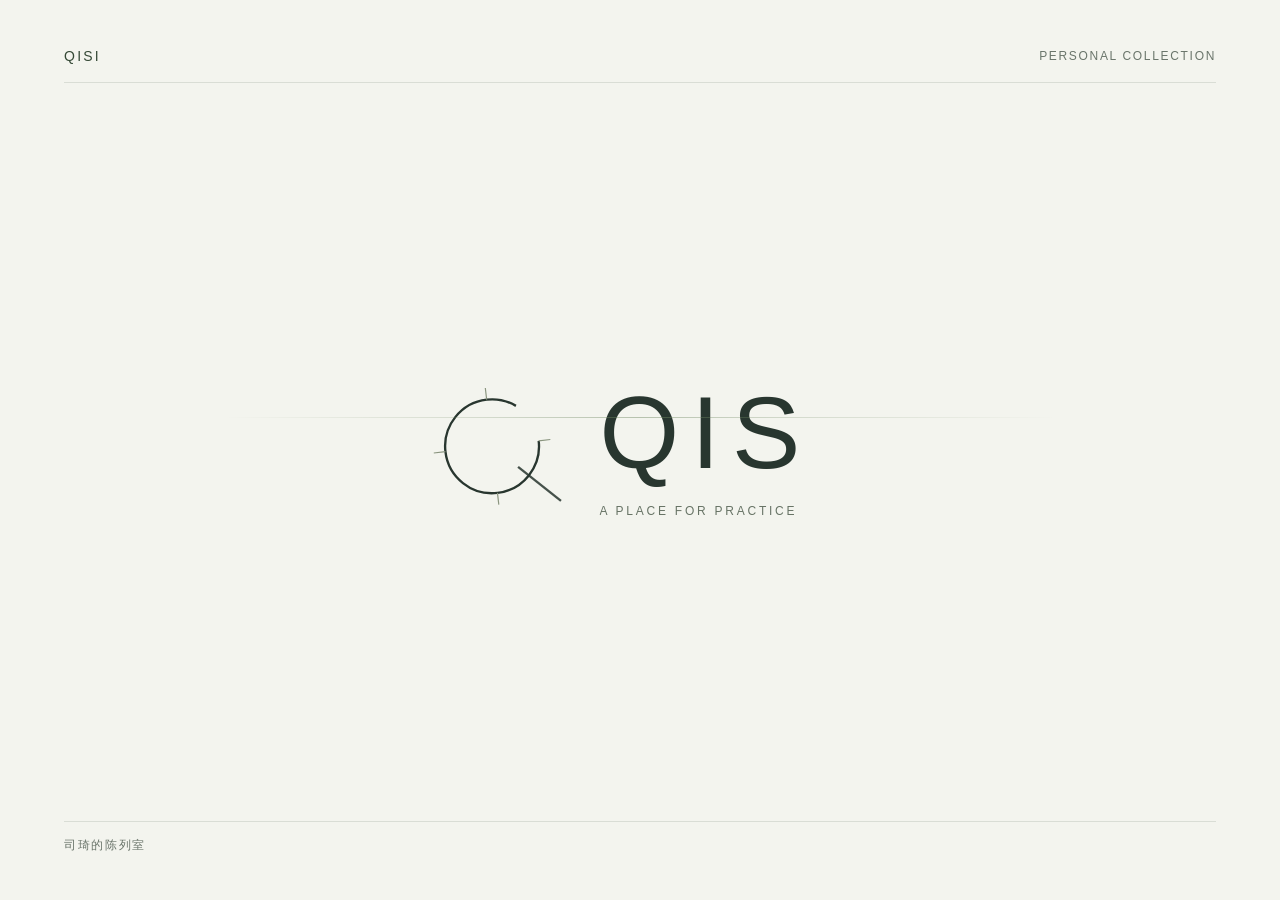
==== commit d3348c50: "Publish showroom performance improvements" ====
--- a/showroom/index.html
+++ b/showroom/index.html
@@ -1,4 +1,4 @@
-<!doctype html><html lang="zh-CN"><head><meta charset="UTF-8"><meta name="viewport" content="width=device-width,initial-scale=1.0"><meta name="theme-color" content="#f3f4ee"><meta name="description" content="司琦的个人陈列。关于AI、中医与DPT的实践、构想和学习记录。"><title>司琦的陈列室 · QISI</title><link rel="icon" href="data:image/svg+xml,%3Csvg xmlns='http://www.w3.org/2000/svg' viewBox='0 0 64 64'%3E%3Ccircle cx='30' cy='30' r='20' fill='none' stroke='%2328362f' stroke-width='2'/%3E%3Cpath d='m44 44 13 13' stroke='%2328362f' stroke-width='2'/%3E%3C/svg%3E"><style>body{margin:0;background:#f3f4ee}#opening{position:fixed;inset:0;z-index:40;background:#f3f4ee}</style>  <script type="module" crossorigin src="/showroom/assets/index-BZBvkTDH.js"></script>
+<!doctype html><html lang="zh-CN"><head><meta charset="UTF-8"><meta name="viewport" content="width=device-width,initial-scale=1.0"><meta name="theme-color" content="#f3f4ee"><meta name="description" content="司琦的个人陈列。关于AI、中医与DPT的实践、构想和学习记录。"><title>司琦的陈列室 · QISI</title><link rel="icon" href="data:image/svg+xml,%3Csvg xmlns='http://www.w3.org/2000/svg' viewBox='0 0 64 64'%3E%3Ccircle cx='30' cy='30' r='20' fill='none' stroke='%2328362f' stroke-width='2'/%3E%3Cpath d='m44 44 13 13' stroke='%2328362f' stroke-width='2'/%3E%3C/svg%3E"><style>body{margin:0;background:#f3f4ee}#opening{position:fixed;inset:0;z-index:40;background:#f3f4ee}</style>  <script type="module" crossorigin src="/showroom/assets/index-BrkSqSNx.js"></script>
   <link rel="stylesheet" crossorigin href="/showroom/assets/index-CYr2GuWY.css">
 </head><body data-phase="opening" data-room="hub"><main id="app"><div id="world" tabindex="-1" aria-label="立体档案环"></div><div id="transition-veil" aria-hidden="true"></div>
  <section id="opening" data-stage="mark" aria-label="个人陈列室开场">
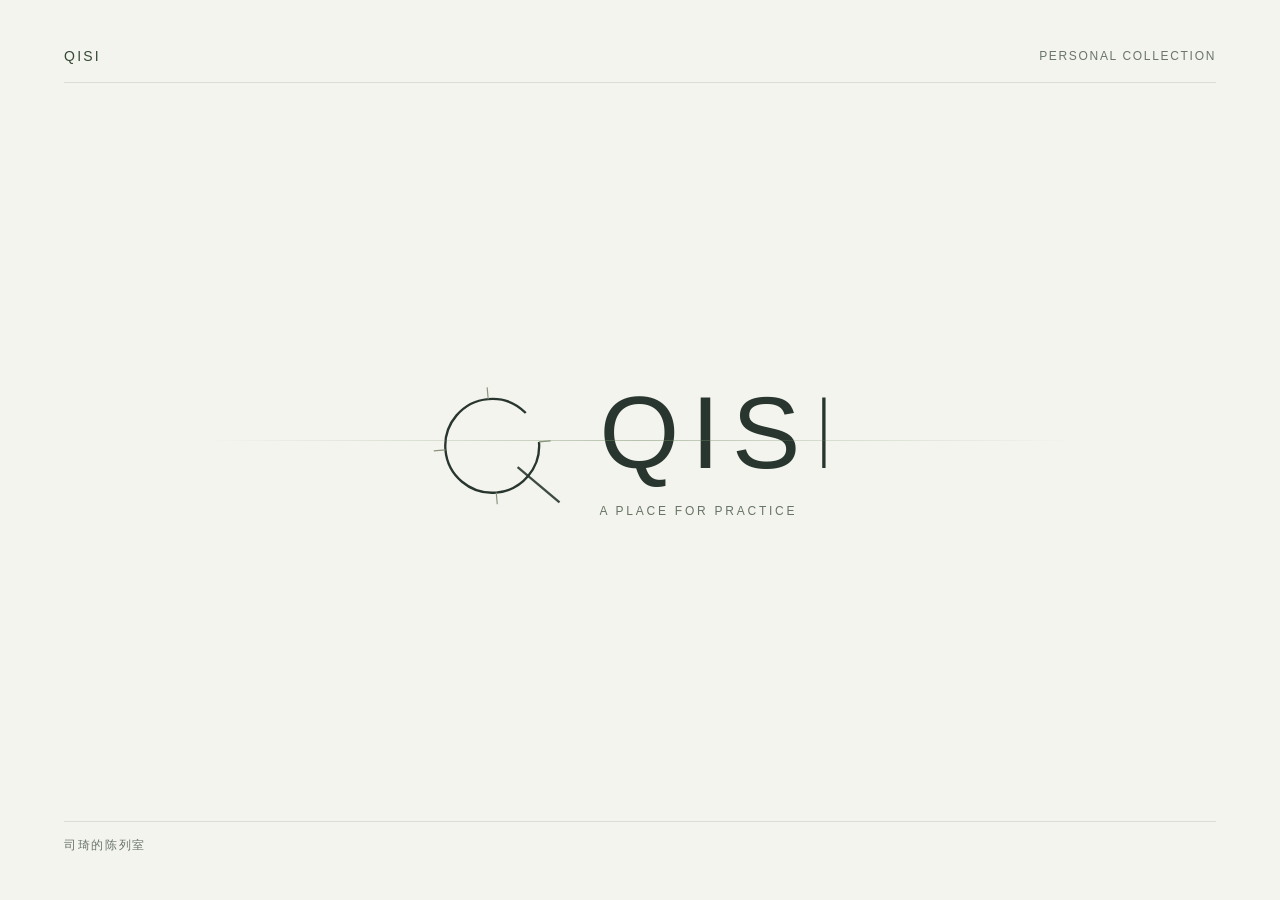
==== commit d8fffd30: "Publish subtle showroom floor glow" ====
--- a/showroom/index.html
+++ b/showroom/index.html
@@ -1,5 +1,5 @@
-<!doctype html><html lang="zh-CN"><head><meta charset="UTF-8"><meta name="viewport" content="width=device-width,initial-scale=1.0"><meta name="theme-color" content="#f3f4ee"><meta name="description" content="司琦的个人陈列。关于AI、中医与DPT的实践、构想和学习记录。"><title>司琦的陈列室 · QISI</title><link rel="icon" href="data:image/svg+xml,%3Csvg xmlns='http://www.w3.org/2000/svg' viewBox='0 0 64 64'%3E%3Ccircle cx='30' cy='30' r='20' fill='none' stroke='%2328362f' stroke-width='2'/%3E%3Cpath d='m44 44 13 13' stroke='%2328362f' stroke-width='2'/%3E%3C/svg%3E"><style>body{margin:0;background:#f3f4ee}#opening{position:fixed;inset:0;z-index:40;background:#f3f4ee}</style>  <script type="module" crossorigin src="/showroom/assets/index-BrkSqSNx.js"></script>
-  <link rel="stylesheet" crossorigin href="/showroom/assets/index-CYr2GuWY.css">
+<!doctype html><html lang="zh-CN"><head><meta charset="UTF-8"><meta name="viewport" content="width=device-width,initial-scale=1.0"><meta name="theme-color" content="#f3f4ee"><meta name="description" content="司琦的个人陈列。关于AI、中医与DPT的实践、构想和学习记录。"><title>司琦的陈列室 · QISI</title><link rel="icon" href="data:image/svg+xml,%3Csvg xmlns='http://www.w3.org/2000/svg' viewBox='0 0 64 64'%3E%3Ccircle cx='30' cy='30' r='20' fill='none' stroke='%2328362f' stroke-width='2'/%3E%3Cpath d='m44 44 13 13' stroke='%2328362f' stroke-width='2'/%3E%3C/svg%3E"><style>body{margin:0;background:#f3f4ee}#opening{position:fixed;inset:0;z-index:40;background:#f3f4ee}</style>  <script type="module" crossorigin src="/showroom/assets/index-CTyxw8hR.js"></script>
+  <link rel="stylesheet" crossorigin href="/showroom/assets/index-Y8YCsEKg.css">
 </head><body data-phase="opening" data-room="hub"><main id="app"><div id="world" tabindex="-1" aria-label="立体档案环"></div><div id="transition-veil" aria-hidden="true"></div>
  <section id="opening" data-stage="mark" aria-label="个人陈列室开场">
   <div class="opening-grid" aria-hidden="true"></div>
--- a/showroom/assets/index-Y8YCsEKg.css
+++ b/showroom/assets/index-Y8YCsEKg.css
@@ -0,0 +1 @@
+:root{font-family:PingFang SC,Hiragino Sans GB,Microsoft YaHei,sans-serif;font-synthesis:none;color:#273b33;background:#b3bfb7;--ink:#273b33;--muted:#627367;--line:#52645140;--accent:#657a62}*{box-sizing:border-box}body{margin:0;overflow:hidden}button,input,a{-webkit-tap-highlight-color:transparent}button{font:inherit;color:inherit;border:0;background:none;cursor:pointer}button:disabled{opacity:.4;cursor:default}button:focus-visible,input:focus-visible{outline:2px solid #8c7552;outline-offset:5px}button:hover:not(:disabled){color:#111f19}.sr-only{position:absolute;width:1px;height:1px;padding:0;margin:-1px;overflow:hidden;clip:rect(0,0,0,0);white-space:nowrap;border:0}#app,#world,#interface{position:fixed;inset:0}#world{transition:filter .5s}#world canvas{display:block;touch-action:none}#interface{pointer-events:none;transition:opacity .3s}#interface button,#interface input{pointer-events:auto}.masthead{position:absolute;left:34px;right:34px;top:28px;display:flex;justify-content:space-between;align-items:center;z-index:4}.location{display:flex;gap:16px;align-items:center;background:#f2f1e9d9;padding:13px 19px 13px 12px;border:1px solid #fff7;-webkit-backdrop-filter:blur(12px);backdrop-filter:blur(12px)}.location h1{font-size:17px;font-weight:500;margin:4px 0 0;letter-spacing:.09em}.eyebrow{font-size:12px;letter-spacing:.12em;line-height:1.7}.location .eyebrow{font-size:12px;color:#69766b;letter-spacing:.11em}.header-actions{display:flex;align-items:center;gap:10px;background:#f2f1e9c9;padding:7px 9px 7px 17px;border:1px solid #fff7;-webkit-backdrop-filter:blur(12px);backdrop-filter:blur(12px)}.sample-note{font-size:13px;letter-spacing:.08em;color:#697569;margin-right:6px}.icon-button{width:34px;height:34px;display:grid;place-items:center}.icon-button svg,.close-reader svg{width:20px;height:20px;fill:none;stroke:currentColor;stroke-width:1.3}#gallery-labels{position:absolute;inset:0;pointer-events:none;touch-action:none}.gallery-label{position:absolute;transform:translate(-50%);padding:9px 13px 10px;width:190px;text-align:center;pointer-events:auto!important;background:#ecebdfd6;border:1px solid #fff7;box-shadow:0 3px 14px #253b2a0a;transition:background .2s,color .2s;touch-action:none}.gallery-label strong{display:block;font-size:14px;line-height:1.55;font-weight:500;letter-spacing:.025em}.gallery-label small{display:block;font-size:12px;line-height:1.5;letter-spacing:.04em;margin-top:4px;color:#6c7569}.gallery-label .label-number{font-size:12px;letter-spacing:.06em;display:block;color:#697465;margin-bottom:3px}.gallery-label.room-label{width:176px;padding:12px 16px}.gallery-label.room-label strong{font-size:16px;letter-spacing:.08em}.gallery-label.is-hover,.gallery-label:hover,.gallery-label:focus-visible{background:#f5f3e6f5;border-color:#9b8e6a;color:#263e2c}.collection-control{position:absolute;left:50%;bottom:34px;transform:translate(-50%);width:290px;background:#eff0e5dd;border:1px solid #fff6;padding:15px 23px 12px;-webkit-backdrop-filter:blur(14px);backdrop-filter:blur(14px);pointer-events:auto}.collection-caption{display:flex;align-items:center;justify-content:space-between;font-size:13px;line-height:1.5}.collection-caption b{font-size:12px;margin-left:6px;font-weight:400;color:#73806d}.collection-caption #scroll-count{font-size:12px;letter-spacing:.08em;font-variant-numeric:tabular-nums}#collection-scroll{display:block;width:100%;height:24px;appearance:none;background:transparent;margin:6px 0;cursor:ew-resize}#collection-scroll::-webkit-slider-runnable-track{height:2px;background:linear-gradient(to right,#7b886e var(--progress,0%),#c3cbb9 var(--progress,0%))}#collection-scroll::-webkit-slider-thumb{appearance:none;width:33px;height:7px;border-radius:0;background:#596d51;border:1px solid #f4f5e8;margin-top:-2.5px}#collection-scroll::-moz-range-track{height:2px;background:#b7c2ac}#collection-scroll::-moz-range-thumb{width:33px;height:7px;border:0;border-radius:0;background:#596d51}.collection-hint{font-size:12px;color:#76816e;text-align:center;letter-spacing:.03em}.hub-hint{position:absolute;bottom:49px;left:50%;transform:translate(-50%);font-size:14px;letter-spacing:.06em;background:#eff0e7dc;padding:14px 23px;border:1px solid #fff8;white-space:nowrap}.signature{position:absolute;bottom:31px;left:35px;font-size:12px;letter-spacing:.12em;color:#52614f}.signature span{margin:0 7px;color:#7f8e77}body[data-phase=entry] #interface,body[data-phase=intro] #interface{display:none}body[data-phase=transition] #interface{opacity:0;pointer-events:none}body[data-phase=transition] #interface button,body.is-reading #interface button{pointer-events:none!important}body[data-phase=room] #house-button{display:none}#loading{position:fixed;left:50%;top:76%;transform:translate(-50%,-50%);display:flex;gap:15px;align-items:center;z-index:20}.loading-orbit{display:block;width:22px;height:22px;border:1px solid #536b5038;border-top-color:#536b50;border-radius:50%;animation:spin 1.6s linear infinite}#loading.is-error{background:#eff0e8f5;padding:18px 22px;border:1px solid #fff9}#loading.is-error .loading-orbit{display:none}#retry-button{font-size:14px;text-decoration:underline;text-underline-offset:4px}#transition-veil{position:fixed;inset:0;background:radial-gradient(ellipse,#e1e8dc 10%,#aebfb1);opacity:0;pointer-events:none;z-index:8}body.is-reading #world{filter:blur(7px) saturate(.72)}body.is-reading #interface{opacity:.2}dialog{padding:0;border:1px solid #fff9;background:#ecece2f7;color:var(--ink);box-shadow:0 24px 120px #1d33284d}dialog::backdrop{background:#91a5932d}.intro-dialog{position:fixed;left:auto;right:7vw;top:auto;bottom:10vh;margin:0;width:390px;padding:30px 30px 24px}.intro-dialog::backdrop{background:#8b9d8f15}.intro-dialog h2{font-size:27px;font-weight:400;letter-spacing:.08em;line-height:1.4;margin:20px 0 16px}.intro-dialog>p{font-size:16px;line-height:1.9;margin:0 0 23px;color:#566553}.intro-instructions{display:grid;grid-template-columns:22px 1fr;gap:8px 11px;border-top:1px solid var(--line);padding-top:20px}.intro-instructions span{font-size:12px;color:#919980;line-height:26px}.intro-instructions p{font-size:14px;line-height:26px;margin:0}.intro-dialog small{display:block;font-size:12px;color:#7c846f;margin-top:16px}.intro-bottom{display:flex;align-items:center;justify-content:space-between;border-top:1px solid var(--line);margin-top:22px;padding-top:18px}.text-button{font-size:14px;padding:7px 0}.primary-button{font-size:14px;color:#f1f2e5;background:#536c50;padding:13px 17px}.primary-button:hover:not(:disabled){background:#3d583b;color:#fff}.primary-button span{margin-left:17px}.reader-panel{width:min(790px,88vw);height:min(830px,88vh);max-height:92vh;overflow:hidden}.reader::backdrop{background:#c4d0bd73;-webkit-backdrop-filter:blur(2px);backdrop-filter:blur(2px)}.reader-scroll{height:100%;overflow-y:auto;overscroll-behavior:contain;padding:58px 60px 42px;scrollbar-width:thin;scrollbar-color:#a9b99a transparent}.close-reader{position:absolute;right:15px;top:15px;width:33px;height:33px;display:grid;place-items:center;background:#ecece2;z-index:2}.reader-meta{display:flex;justify-content:space-between;gap:14px;color:#728067;font-size:12px;line-height:1.8}.reader h2{font-size:30px;line-height:1.55;letter-spacing:.05em;font-weight:400;margin:19px 0 14px}.reader #reader-summary{font-size:16px;line-height:1.9;color:#56664e}.reader #reader-themes{display:flex;gap:8px;margin:21px 0 26px}.reader #reader-themes span{font-size:12px;padding:5px 8px;border:1px solid #b8c3ac}.reader img{width:100%;display:block;border:1px solid #c7d1bb}.reader #reader-body h3{font-size:18px;font-weight:500;margin:30px 0 10px}.reader #reader-body p{font-size:16px;line-height:2;color:#4f6047}.reader-colophon{font-size:12px;color:#879078;margin-top:30px;padding-top:22px;border-top:1px solid var(--line);line-height:1.8}@keyframes spin{to{transform:rotate(360deg)}}@media(prefers-reduced-motion:reduce){*,*:before,*:after{animation:none!important;transition:none!important}}@media(max-height:760px){.masthead{top:22px;left:27px;right:27px}.location{padding:9px 15px 9px 9px}.collection-control{bottom:22px;padding-top:10px;padding-bottom:8px}.signature{bottom:27px}.gallery-label{width:172px;padding:7px 9px}.gallery-label strong{font-size:14px}.gallery-label small{font-size:12px}.intro-dialog{bottom:7vh;right:5vw;padding:25px;width:360px}.reader-scroll{padding:48px 48px 36px}}@media(max-width:950px){.signature{display:none}.gallery-label,.gallery-label.room-label{width:150px}.location h1{font-size:15px}.sample-note{display:none}.reader-scroll{padding:45px 30px 30px}}@media(max-width:650px){.masthead{left:15px;right:15px;top:15px}.location{gap:7px;padding:8px}.location .eyebrow{font-size:12px}.header-actions{gap:0;padding:7px}.intro-dialog{left:5vw;right:5vw;bottom:7vh;width:auto}.gallery-label,.gallery-label.room-label{width:115px}.gallery-label small{display:none}.gallery-label strong,.gallery-label.room-label strong{font-size:14px}.collection-control{width:270px}.reader-panel{width:94vw}.reader h2{font-size:26px}.reader-meta{flex-wrap:wrap}.hub-hint{font-size:13px}}.gallery-label{background:transparent;border:0;box-shadow:none;text-shadow:0 1px 9px #f1f0df,0 0 3px #f1f0df}.gallery-label:before{content:"";display:block;width:22px;height:1px;background:#7b876d;margin:0 auto 7px;transition:width .18s}.gallery-label .label-number{margin-bottom:3px;font-size:12px}.gallery-label.is-hover,.gallery-label:hover,.gallery-label:focus-visible{background:#f0f0e4b5;border:0}.gallery-label.is-hover:before,.gallery-label:hover:before{width:44px}.gallery-label.room-label{padding:7px 12px}.gallery-label.room-label .label-number,.signature{display:none}body:has(#house-button:focus-visible) #world:after{content:"";position:absolute;left:28%;top:24%;width:47%;height:48%;border:1px solid #e7e0b799;box-shadow:0 0 45px #e9e4c222;pointer-events:none}.gallery-label{color:#26392e;text-shadow:0 1px 2px #f0efdf}.gallery-label small,.gallery-label .label-number{color:#4c5b46}.gallery-label{width:154px;padding:6px 9px 7px;background:#eeeedeeb;border-bottom:1px solid #8b927466;text-shadow:none}.gallery-label:before{display:none}.gallery-label:not(.room-label) small{display:none}.gallery-label .label-number{font-size:11px;line-height:1.4;margin-bottom:1px}.gallery-label strong{font-size:14px;line-height:1.6}.gallery-label.room-label{width:162px;padding:7px 10px}.gallery-label.room-label small{font-size:11px;margin-top:1px}.gallery-label.is-hover,.gallery-label:hover,.gallery-label:focus-visible{background:#f5f4e8;border-bottom:1px solid #8b7953}@media(max-width:650px){.gallery-label,.gallery-label.room-label{width:110px}}:root{color:var(--ink);--ink:#34443b;--theme-light:#eef2e6}.masthead{left:42px;right:42px;top:32px}.location,.header-actions{background:none;border:0;-webkit-backdrop-filter:none;backdrop-filter:none;padding:0}.location{gap:18px}.location h1{font-size:17px;letter-spacing:.14em}.location .eyebrow{font-size:10px;letter-spacing:.16em}.sample-note{font-size:12px;letter-spacing:.13em;opacity:.7}.eyebrow{font-size:11px;letter-spacing:.16em}.hub-hint{background:none;border:0;font-size:13px;letter-spacing:.14em}.gallery-label{width:158px;padding:8px 8px 10px;background:#edf0e4d9}.gallery-label strong{font-size:16px}.gallery-label small{font-size:10px;letter-spacing:.1em}.activation{position:absolute;left:50%;bottom:10vh;transform:translate(-50%);display:flex;flex-direction:column;align-items:center;gap:12px;font-size:13px;letter-spacing:.12em;padding:12px 20px}.activation-mark{font-size:30px;line-height:1;font-weight:300;transition:transform .35s}.activation:hover .activation-mark{transform:scale(1.16)}.archive-heading{position:absolute;top:133px;left:48px;display:flex;gap:25px;align-items:center}.archive-heading .eyebrow{font-size:12px;letter-spacing:.18em}.browse-count{font-size:11px;letter-spacing:.14em;font-variant-numeric:tabular-nums;opacity:.64}.selection-line{position:absolute;left:48px;top:169px;width:180px;height:1px;background:var(--ink);opacity:.36}.focus-information{position:absolute;left:48px;bottom:87px;width:370px}.focus-information h2{font-size:27px;line-height:1.7;font-weight:400;letter-spacing:.07em;margin:9px 0 12px;transition:opacity .12s}.focus-information>span:last-child{font-size:11px;letter-spacing:.13em;opacity:.66}.focus-rule{position:absolute;left:0;top:35px;height:25px;width:240px;background:var(--ink);opacity:0;transition:opacity .1s}.is-moving .focus-information h2{opacity:0}.is-moving .focus-rule{opacity:.7}.read-file{position:absolute;right:50px;bottom:93px;text-align:left;min-width:211px;padding:8px 0 0;border-top:1px solid #5b6d514d}.read-file strong{display:block;font:400 35px/1.7 Arial,sans-serif;letter-spacing:.025em}.read-file .access{display:block;font-size:12px;letter-spacing:.18em;margin-top:13px}.read-file .access span{float:right;font-size:19px;line-height:15px}.read-file:hover .access{text-decoration:underline;text-underline-offset:5px}.read-file:disabled{opacity:.62}.read-file:disabled .access{visibility:hidden}.dial-hint{position:absolute;left:50%;bottom:31px;transform:translate(-50%);text-align:center}.dial-hint p{font-size:11px;letter-spacing:.1em;opacity:.65;margin:12px 0 0}#dial-ticks{display:flex;justify-content:center;gap:16px;align-items:center;height:10px}#dial-ticks i{display:block;width:1px;height:5px;background:var(--ink);opacity:.3;transition:height .2s,opacity .2s}#dial-ticks i.current{height:10px;opacity:1}body[data-phase=engaging] #interface,body[data-phase=extracting] #interface,body[data-phase=returning] #interface{opacity:0;pointer-events:none}body[data-phase=engaging] #interface button,body[data-phase=extracting] #interface button,body[data-phase=returning] #interface button{pointer-events:none!important}body:not([data-phase=entry]):not([data-phase=intro]) #house-button{display:none}body[data-phase=reading] #interface .masthead{opacity:.45}body[data-phase=reading] #interface button{pointer-events:none!important}#loading.is-error #loading-text{position:static;width:auto;height:auto;clip:auto;overflow:visible;white-space:normal}dialog{border:0}dialog::backdrop{background:#91a59318}.reader-panel{position:fixed;top:10vh;right:4.5vw;bottom:auto;left:auto;margin:0;width:43vw;max-width:720px;height:82vh;max-height:90vh;background:#eff1e8ed;border-top:1px solid #a4ae9844;box-shadow:0 18px 90px #3c503c0c;animation:readerIn .45s both}.reader::backdrop{background:#c9d7bd08;-webkit-backdrop-filter:none;backdrop-filter:none}.reader-scroll{padding:48px 45px 40px}.reader-meta{font-size:10px;letter-spacing:.08em}.reader h2{font-size:28px}.reader #reader-summary,.reader #reader-body p{font-size:15px;line-height:1.95}.reader #reader-body h3{font-size:17px}.reader #reader-themes span,.reader-colophon{font-size:11px}.sr-only:focus-within:not(#house-button):not(#hub-table-button){clip:auto;width:auto;height:auto;background:#f2f3e5;padding:10px;bottom:20px;left:40px;top:auto;z-index:30;white-space:normal}#file-accessibility button{display:block;padding:7px}#file-accessibility button:not(:focus){display:none}@keyframes readerIn{0%{opacity:0;transform:translate(12px)}to{opacity:1;transform:none}}@media(max-height:760px){.masthead{top:22px}.archive-heading{top:102px}.selection-line{top:135px}.focus-information{bottom:60px}.focus-information h2{font-size:24px}.read-file{bottom:67px}.dial-hint{bottom:23px}.reader-panel{top:8vh;height:85vh}.reader-scroll{padding:38px 32px}.reader h2{font-size:25px}}@media(max-width:1000px){.masthead{left:25px;right:25px}.archive-heading,.selection-line,.focus-information{left:30px}.focus-information{width:280px}.focus-information h2{font-size:21px}.read-file{right:30px;min-width:160px}.read-file strong{font-size:28px}.reader-panel{width:47vw;right:2vw}.reader-scroll{padding:40px 25px}.sample-note{display:none}.gallery-label{width:145px}}@media(max-width:650px){.masthead{top:20px;left:15px;right:15px}.location{gap:5px}.location h1{font-size:14px}.location .eyebrow{font-size:9px}.header-actions{gap:1px}.gallery-label{width:112px}.gallery-label strong{font-size:13px}.gallery-label small{font-size:8px}.archive-heading{left:20px;top:102px}.selection-line{left:20px;top:135px;width:120px}.focus-information{left:20px;bottom:135px;width:230px}.focus-information h2{font-size:20px}.read-file{left:20px;right:auto;bottom:49px;min-width:180px;display:grid;grid-template-columns:1fr auto;column-gap:25px}.read-file strong{grid-row:2;line-height:1.3;font-size:26px}.read-file .access{grid-column:2;grid-row:2;margin:0;align-self:center}.read-file .access span{float:none;margin-left:10px}.dial-hint{left:auto;right:20px;transform:none;bottom:36px}.dial-hint p{display:none}.reader-panel{width:92vw;right:4vw;top:30vh;height:66vh;background:#f0f2e8f5}.reader-scroll{padding:42px 25px}.activation{bottom:15vh;white-space:nowrap}}.gallery-label.room-label{width:144px;font-size:14px;background:#eeeae0e6;border-bottom:1px solid #938b7966}.gallery-label.room-label small{font-size:12px;letter-spacing:.03em}@media(max-width:1100px){.gallery-label.room-label{width:124px}.gallery-label.room-label strong{font-size:14px}.gallery-label.room-label small{display:none}}.masthead .eyebrow{color:inherit;opacity:.8}.masthead{color:#26352d}.sample-note{opacity:.85}@media(max-width:650px){body[data-room=hub] #gallery-labels{display:flex;gap:8px;justify-content:center;align-items:flex-end;padding:0 12px 100px}body[data-room=hub] .gallery-label.room-label{position:static;transform:none;width:calc((100vw - 40px)/3);padding:12px 4px}body[data-room=hub] .gallery-label.room-label strong{font-size:13px;white-space:nowrap}.masthead .eyebrow{font-size:11px}}.masthead .location,.masthead .header-actions{background:#f0efe7d9;-webkit-backdrop-filter:blur(10px);backdrop-filter:blur(10px);padding:9px 12px;border-radius:2px}body:is([data-phase=browsing],[data-phase=reading],[data-phase=extracting],[data-phase=returning]) #interface{color:#efefe7;--ink:#efefe7}body:is([data-phase=browsing],[data-phase=reading]) .location,body:is([data-phase=browsing],[data-phase=reading]) .header-actions{background:none;border:0;box-shadow:none;-webkit-backdrop-filter:none;backdrop-filter:none}body:is([data-phase=browsing],[data-phase=reading]) .location .eyebrow{color:#d5d9d0}body:is([data-phase=browsing],[data-phase=reading]) button{color:inherit}body:is([data-phase=browsing],[data-phase=reading]) .read-file{border-color:#e5e9db55}body:is([data-phase=browsing],[data-phase=reading]) button:hover{color:#fff}body[data-phase=browsing] #file-accessibility button:focus{color:#253a32}body:is([data-phase=browsing],[data-phase=reading]) .masthead{color:#efefe7}body:is([data-phase=browsing],[data-phase=reading]) .location .eyebrow{color:inherit}body:is([data-phase=browsing],[data-phase=extracting],[data-phase=reading],[data-phase=returning]){--ink:#34423c;color:var(--ink)}body[data-room=tcm]{--archive-ink:#534c40}body[data-room=dpt]{--archive-ink:#35483e}body[data-room=ai]{--archive-ink:#34423c}body[data-phase=browsing] .masthead,body[data-phase=extracting] .masthead,body[data-phase=reading] .masthead,body[data-phase=returning] .masthead{color:var(--archive-ink);text-shadow:none}body[data-phase=browsing] .location,body[data-phase=browsing] .header-actions{background:none;border:0;box-shadow:none;-webkit-backdrop-filter:none;backdrop-filter:none}.masthead .eyebrow{font-size:12px}.masthead h1{font-size:16px}.header-actions{gap:14px}#archive-interface{color:var(--archive-ink);text-shadow:none;pointer-events:none}#archive-interface .archive-heading{position:absolute;top:110px;left:36px;right:auto;display:block;font-size:13px;letter-spacing:.1em}#archive-interface .archive-details{position:absolute;left:71%;right:5%;top:43%;transform:translateY(-18%);pointer-events:auto;display:flex;flex-direction:column;gap:25px}#focus-number{font-size:17px;line-height:1.4;font-weight:500;letter-spacing:.12em;font-variant-numeric:tabular-nums}#archive-interface .focus-information{position:static;inset:auto;width:auto;max-width:none;transform:none;opacity:1;color:inherit}#focus-badge{display:block;min-height:0;font-size:12px;line-height:1.6;letter-spacing:.08em;color:inherit;opacity:.66}#focus-badge:empty,#focus-meta:empty{display:none}#archive-interface #focus-title{font-size:clamp(23px,2.1vw,34px);line-height:1.45;font-weight:500;letter-spacing:.055em;margin:10px 0 16px;white-space:normal;overflow-wrap:anywhere}#focus-meta{font-size:13px;letter-spacing:.04em;line-height:1.6;color:inherit;opacity:.66}#archive-interface .read-file{position:static;inset:auto;transform:none;display:flex;width:100%;min-height:52px;padding:14px 0;border:0;border-top:1px solid #77857855;background:none;box-shadow:none;color:inherit;opacity:1}#archive-interface .read-file .access{display:flex;justify-content:space-between;width:100%;font-size:14px;letter-spacing:.08em;margin:0;gap:18px}#archive-interface .read-file:disabled{opacity:.35;cursor:default}#archive-interface .read-file:hover:not(:disabled){background:none;color:#13251b;transform:none}#archive-interface .dial-hint{position:absolute;left:36px;right:auto;bottom:30px;color:inherit;opacity:.72;text-align:left}#archive-interface .dial-hint p{font-size:12px;letter-spacing:.09em;margin:12px 0 0}#dial-ticks{display:block!important;width:160px;height:1px;position:relative;background:#81908045}#dial-ticks:after{content:"";position:absolute;left:calc(var(--progress,0) * 150px);top:-2px;width:10px;height:5px;background:#637369}.reader-panel{background:#f7f8f2f2;color:#34423c;border:1px solid #cbd1c866;box-shadow:0 14px 55px #29342612;width:min(36vw,540px);right:4vw;top:15vh;bottom:5vh;max-height:80vh;border-radius:2px}.reader::backdrop{background:transparent;-webkit-backdrop-filter:none;backdrop-filter:none}.reader .reader-scroll{padding:38px 34px 40px}.reader h2{font-size:28px;line-height:1.4}.reader h3{font-size:18px}.reader p{font-size:16px;line-height:1.8}.reader .reader-meta,.reader #reader-themes,.reader .reader-colophon{font-size:12px;line-height:1.6}.reader.is-empty .reader-panel{top:42%;bottom:auto;height:auto;min-height:170px;background:transparent;border:0;box-shadow:none}.reader.is-empty .reader-scroll{padding:24px 30px}.reader.is-empty .reader-meta,.reader.is-empty #reader-themes,.reader.is-empty .reader-colophon{display:none}.reader.is-empty h2{font-size:23px;letter-spacing:.1em}.reader.is-empty #reader-summary{font-size:16px;margin-bottom:0}@media(max-width:759px){.masthead{padding:22px 20px}.masthead h1{font-size:14px}.masthead .eyebrow{font-size:12px}.header-actions{gap:4px}.header-actions .sample-note{display:none}#archive-interface .archive-heading{top:104px;left:24px;font-size:12px}#archive-interface .archive-details{inset:auto 26px 45px;transform:none;gap:8px;padding-top:14px;border-top:1px solid #6e7f7033}#archive-interface #focus-number{font-size:14px}#archive-interface #focus-title{font-size:24px;margin:6px 0 8px}#archive-interface .read-file{border-top:0;min-height:44px;padding:10px 0;margin-top:4px}#archive-interface .dial-hint{bottom:18px;left:26px;right:26px;display:flex;justify-content:space-between;align-items:center;gap:20px}#archive-interface .dial-hint p{margin:0;font-size:12px}#dial-ticks{width:90px}#dial-ticks:after{left:calc(var(--progress,0) * 80px)}.reader-panel{inset:54% 18px 18px;width:auto;max-width:none;max-height:44%}.reader .reader-scroll{padding:34px 24px}.reader h2{font-size:24px}.reader.is-empty .reader-panel{top:auto;bottom:50px;min-height:130px}.reader.is-empty .reader-scroll{padding:26px 24px}}body{--archive-paper:#f1f4f7}body[data-room=tcm]{--archive-paper:#f1f4ec}body[data-room=dpt]{--archive-paper:#f4f0f8}#world:after{content:"";position:absolute;inset:0;background:linear-gradient(90deg,transparent 51%,color-mix(in srgb,var(--archive-paper) 82%,transparent) 73%,var(--archive-paper) 93%);pointer-events:none}#interface{-webkit-user-select:none;user-select:none}.reader-panel{-webkit-user-select:text;user-select:text}@media(max-width:759px){#world:after{background:linear-gradient(180deg,transparent 40%,color-mix(in srgb,var(--archive-paper) 82%,transparent) 62%,var(--archive-paper) 76%)}#archive-interface .archive-details{bottom:51px}#archive-interface #focus-title{margin-bottom:8px}.reader.is-empty .reader-panel{background:var(--archive-paper)}}#archive-interface .dial-hint{transform:none}#archive-interface.is-moving .focus-information h2{opacity:1}#archive-interface .read-file:disabled .access{visibility:visible}.reader #reader-summary,.reader #reader-body p{font-size:16px;line-height:1.85}.reader #reader-body h3{font-size:18px}.reader .reader-meta,.reader #reader-themes span,.reader .reader-colophon{font-size:12px}@media(max-width:759px){.reader:not(.is-empty) .reader-panel{top:60%;max-height:38%}}#activate-button.console-control{position:absolute;transform:translate(-50%,-50%);padding:0;border:0;border-radius:48%;background:transparent;touch-action:none;cursor:ew-resize;outline:none}#activate-button.console-control span{position:absolute;top:100%;left:50%;transform:translate(-50%);white-space:nowrap;font-size:14px;line-height:1.7;color:var(--ink);background:#f1f1e9eb;padding:8px 12px;border-radius:2px;opacity:0;pointer-events:none}#activate-button.console-control:focus-visible{outline:1px solid #72877788;outline-offset:3px}#activate-button.console-control:focus-visible span{opacity:1}body[data-phase=theme-picking]{color:#34423c;--ink:#34423c}body[data-phase=theme-picking] .masthead{color:#34423c}body[data-phase=theme-picking] #gallery-labels{display:block;padding:0}body[data-phase=theme-picking] .gallery-label.room-label{position:absolute;transform:translate(-50%);width:150px;padding:10px 5px;background:none;border:0;text-shadow:none}body[data-phase=theme-picking] .gallery-label.room-label strong{font-size:14px;font-weight:400;letter-spacing:.08em}body[data-phase=theme-picking] .gallery-label.room-label small{display:none}body[data-phase=theme-picking] .gallery-label.room-label:hover,body[data-phase=theme-picking] .gallery-label.room-label:focus-visible{background:#f2f4ed99}@media(max-width:759px){#activate-button.console-control span{font-size:12px;white-space:normal;width:230px}body[data-phase=theme-picking] .gallery-label.room-label{width:108px}}.reader:not(.is-empty) .reader-meta{padding-right:42px;flex-wrap:wrap;row-gap:4px}body[data-room=hub][data-phase=hub-table] #gallery-labels{display:block;padding:0}body[data-room=hub][data-phase=hub-table] .gallery-label.room-label{position:absolute;transform:translate(-50%);width:136px;padding:7px 4px;background:none;border:0;text-shadow:0 1px 8px #fff}body[data-room=hub][data-phase=hub-table] .gallery-label.room-label strong{font-size:13px;font-weight:400;letter-spacing:.04em}body[data-room=hub][data-phase=hub-table] .gallery-label.room-label:hover,body[data-room=hub][data-phase=hub-table] .gallery-label.room-label:focus-visible{background:#f7f8f1b8}#house-preview{position:absolute;inset:0;color:#34443b;pointer-events:none}.house-details{position:absolute;left:68%;right:7%;top:43%;transform:translateY(-25%);padding:24px 0;max-width:340px;text-shadow:0 1px 14px #f8f8f2}.house-details .eyebrow{font-size:11px;opacity:.62;letter-spacing:.15em}.house-details h2{font-size:30px;line-height:1.45;font-weight:500;letter-spacing:.06em;margin:15px 0}.house-details p{font-size:15px;line-height:1.9;margin:0 0 26px;max-width:290px}#confirm-house{display:flex;justify-content:space-between;align-items:center;min-height:48px;width:100%;padding:13px 0;border-top:1px solid #6e7f7055;font-size:14px;letter-spacing:.08em}#confirm-house span{font-size:21px}#confirm-house:disabled{opacity:.35}.house-navigation{position:absolute;bottom:34px;left:50%;transform:translate(-50%);display:flex;align-items:center;gap:17px;white-space:nowrap;font-size:12px;letter-spacing:.08em}.house-navigation button{width:42px;height:42px;font-size:19px}.house-navigation small{font-size:12px;opacity:.64;margin-left:10px}body:is([data-phase=house-opening],[data-phase=house-closing],[data-phase=fog-transition]) #interface{opacity:0;pointer-events:none}body:is([data-phase=house-opening],[data-phase=house-closing],[data-phase=fog-transition]) #interface button{pointer-events:none!important}@media(max-aspect-ratio:5/4){.house-details{inset:auto 26px 99px;transform:none;max-width:none;padding:0}.house-details h2{font-size:26px;margin:8px 0}.house-details p{font-size:14px;margin-bottom:12px;max-width:none}.house-navigation{bottom:30px}.house-navigation small{display:none}#house-preview{background:linear-gradient(180deg,transparent 57%,#f0f2ebd9 76%,#f0f2ebf5 100%)}body[data-room=hub][data-phase=hub-table] .gallery-label.room-label{width:100px}.masthead{padding:0}}@media(max-aspect-ratio:5/4){body[data-room=hub][data-phase=hub-table] .gallery-label.room-label{width:88px;padding:6px 1px}body[data-room=hub][data-phase=hub-table] .gallery-label.room-label strong{font-size:12px;white-space:nowrap}}#read-file,#confirm-house{position:absolute!important;width:1px!important;height:1px!important;min-width:0!important;min-height:0!important;padding:0!important;margin:-1px!important;overflow:hidden!important;clip-path:inset(50%)!important;white-space:nowrap!important;pointer-events:none!important;border:0!important}#world:focus{outline:none}.reader{position:fixed;inset:0;margin:0;padding:0;width:100vw;max-width:none;height:100dvh;max-height:none;border:0;background:transparent;box-shadow:none;overflow:hidden;animation:none;-webkit-user-select:none;user-select:none}.reader-interaction{position:absolute;inset:0;touch-action:none;outline:none;cursor:default}.reader-panel{z-index:1;-webkit-user-select:text;user-select:text}.reader-panel .reader-scroll{touch-action:pan-y}.reader .close-reader{opacity:0;pointer-events:none}.reader .close-reader:focus-visible{opacity:1;pointer-events:auto}#hub-table-button:focus-visible{position:fixed;left:50%;top:auto;bottom:28px;transform:translate(-50%);width:auto;height:auto;margin:0;padding:10px 16px;clip:auto;clip-path:none;overflow:visible;background:#f2f3edf0;z-index:5}body:is([data-phase=hub-table-opening],[data-phase=hub-table-closing]) #interface{pointer-events:none}body[data-phase=opening]{background:#f3f4ee}body[data-phase=opening] #interface,body[data-phase=arrival] #interface{opacity:0;pointer-events:none}body:is([data-phase=opening],[data-phase=arrival]) #interface button{pointer-events:none!important}#opening{position:fixed;inset:0;z-index:40;background:#f3f4ee;color:#28362f;overflow:hidden;isolation:isolate;--mark:0;--mark-opacity:1;--profile:0;--scan:0}.opening-grid{position:absolute;inset:0;pointer-events:none;background:linear-gradient(90deg,transparent calc(50% - .5px),#344b3610 50%,transparent calc(50% + .5px))}.opening-top,.opening-bottom{position:absolute;left:clamp(24px,5vw,80px);right:clamp(24px,5vw,80px);display:flex;justify-content:space-between;align-items:center;font-size:12px;line-height:1.6;letter-spacing:.14em;color:#6a756b}.opening-top{top:clamp(24px,5vh,52px);padding-bottom:15px;border-bottom:1px solid #465b4326}.opening-top strong{font-size:14px;font-weight:500;color:#354936;letter-spacing:.16em}.opening-bottom{bottom:clamp(24px,5vh,52px);padding-top:14px;border-top:1px solid #465b4326}.opening-mark{position:absolute;inset:0;display:flex;align-items:center;justify-content:center;gap:32px;opacity:var(--mark-opacity);transform:translateY(calc((1 - var(--mark)) * 8px))}.opening-symbol{width:clamp(84px,11vw,148px);height:auto;overflow:visible;transform:rotate(calc((1 - var(--mark)) * -45deg))}.opening-symbol .mark-circle{stroke-dasharray:1;stroke-dashoffset:calc(1 - var(--mark))}.opening-symbol .mark-tail{opacity:var(--mark)}.opening-word{font-family:Helvetica Neue,Arial,sans-serif;font-size:clamp(58px,8vw,110px);line-height:1;letter-spacing:.12em;font-weight:300;clip-path:inset(0 calc((1 - var(--mark)) * 100%) 0 0)}.opening-word small{display:block;margin-top:18px;font-family:inherit;font-size:12px;line-height:1.5;font-weight:400;letter-spacing:.23em;color:#677365}.opening-scan{position:absolute;left:0;right:0;top:calc(28% + var(--scan) * 44%);height:1px;background:linear-gradient(90deg,transparent 12%,#71896455 35%,#718964aa 50%,#71896455 65%,transparent 88%);opacity:calc(var(--mark-opacity) * .7);transform:scaleX(var(--mark))}.opening-profile{position:absolute;left:50%;top:50%;width:min(690px,calc(100vw - 48px));transform:translate(-50%,calc(-50% + (1 - var(--profile)) * 18px));opacity:var(--profile);visibility:hidden}#opening:is([data-stage=profile],[data-stage=waiting],[data-stage=revealing]) .opening-profile{visibility:visible}.profile-label{display:flex;gap:12px;align-items:center;font-size:12px;line-height:1.5;color:#657161;letter-spacing:.13em}.profile-label:before{content:"";width:26px;height:2px;background:#70815e}.opening-profile h1{font-size:clamp(52px,7vw,86px);font-weight:400;letter-spacing:.13em;line-height:1.25;margin:26px 0 20px}.opening-profile h1 span{font-family:Helvetica Neue,Arial,sans-serif;font-size:16px;letter-spacing:.2em;color:#778170;margin-left:26px;vertical-align:middle}.profile-description{font-size:clamp(18px,2vw,22px);line-height:1.9;letter-spacing:.045em;margin:0;color:#53614f}.profile-fields{display:flex;gap:0;border-block:1px solid #465b432a;margin-top:38px;padding:19px 0}.profile-fields span{flex:1;display:flex;align-items:center;gap:16px;font-size:15px;line-height:1.6}.profile-fields span+span{border-left:1px solid #465b432a;padding-left:24px}.profile-fields small{font-family:Arial,sans-serif;font-size:12px;color:#89917f}#opening-status{font-size:12px;letter-spacing:.08em}body[data-phase=opening] #loading{z-index:45;top:auto;bottom:82px;left:50%;transform:translate(-50%)}body[data-phase=opening] #loading:not(.is-error){display:none}body[data-phase=opening] #loading.is-error{max-width:calc(100vw - 40px);background:#f3f4ee;box-shadow:0 8px 28px #28362f12}@media(max-width:600px){.opening-top,.opening-bottom{font-size:11px;letter-spacing:.08em}.opening-top>span{font-size:10px}.opening-mark{gap:18px}.opening-word{font-size:58px}.opening-word small{font-size:10px;letter-spacing:.1em}.opening-profile{width:calc(100vw - 56px)}.opening-profile h1{margin-top:24px}.opening-profile h1 span{margin-left:12px;font-size:13px}.profile-description{font-size:18px;line-height:1.9}.profile-fields{margin-top:28px;padding:15px 0}.profile-fields span{gap:8px;font-size:14px}.profile-fields span+span{padding-left:14px}.opening-bottom>span:first-child{max-width:55%}.opening-bottom>span:last-child{text-align:right}}@media(max-height:560px){.opening-top{top:18px;padding-bottom:8px}.opening-bottom{bottom:18px;padding-top:8px}.opening-profile h1{font-size:42px;margin:12px 0}.profile-description{font-size:16px;line-height:1.6}.profile-fields{margin-top:18px;padding:10px 0}.opening-profile{width:min(620px,calc(100vw - 56px))}}@media(prefers-reduced-motion:reduce){.opening-mark,.opening-symbol,.opening-profile{transform:none}.opening-profile{transform:translate(-50%,-50%)}.opening-scan{display:none}}[hidden]{display:none!important}body[data-phase=home] #opening,body[data-phase=entering] #opening{display:block}#opening .profile-fields{padding:0}#opening .profile-fields button{appearance:none;border:0;background:none;flex:1;min-width:0;display:flex;align-items:center;gap:16px;padding:22px 10px;color:#28362f;text-align:left;font:inherit;font-size:16px;cursor:pointer;transition:background .15s}#opening .profile-fields button+button{border-left:1px solid #465b432a}#opening .profile-fields button small{font-size:12px;color:#89917f}#opening .profile-fields button span{margin-left:auto;color:#718063;flex:none;font-size:18px}#opening .profile-fields button:hover{background:#72846112}#opening .profile-fields button:focus-visible{outline:2px solid #718063;outline-offset:-3px}#opening .profile-fields button:disabled{cursor:default}.profile-hint{margin:16px 0 0;font-size:12px;color:#7c8576;letter-spacing:.08em}#entry-error{position:fixed;z-index:50;bottom:85px;left:50%;transform:translate(-50%);width:max-content;max-width:calc(100vw - 32px);display:flex;gap:12px;align-items:center;background:#f3f4ee;padding:16px;border:1px solid #a7b09d;flex-wrap:wrap}#entry-error button{border:1px solid #a7b09d;background:transparent;padding:8px 12px;cursor:pointer}#interface{pointer-events:none}#fallback{position:fixed;inset:120px 0 0;padding:24px max(24px,calc((100vw - 820px)/2));overflow:auto;background:#f3f4ee}#fallback h2{font-size:25px;font-weight:400}#fallback p{font-size:14px;color:#6b7767}#fallback-files{display:grid;gap:10px;padding-bottom:40px}#fallback-files button{white-space:pre-line;text-align:left;border:1px solid #afb8a8;background:transparent;padding:20px;font:inherit;line-height:1.8;color:#28362f;cursor:pointer}.reader.is-flat .reader-panel{left:max(14px,calc((100vw - 760px)/2));right:max(14px,calc((100vw - 760px)/2));top:5vh;bottom:5vh;width:auto;height:auto;max-width:none;max-height:none;transform:none;animation:none}.reader.is-flat .reader-interaction{pointer-events:none}.reader.is-flat .close-reader{opacity:1;pointer-events:auto}body[data-phase=fallback] #world{visibility:hidden}body{--floor-glow:199 222 239}body[data-room=tcm]{--floor-glow:210 227 197}body[data-room=dpt]{--floor-glow:225 210 239}#world:before{content:"";position:absolute;inset:58% 0 0;z-index:1;pointer-events:none;background:radial-gradient(ellipse 85% 105% at 32% 115%,rgb(var(--floor-glow)/.48),rgb(var(--floor-glow)/.12) 48%,transparent 80%),linear-gradient(to top,color-mix(in srgb,var(--archive-paper) 52%,transparent),color-mix(in srgb,var(--archive-paper) 18%,transparent) 38%,transparent 92%)}@media(max-width:600px){#opening .profile-fields button{padding:18px 8px;gap:8px;font-size:14px}#opening .profile-fields button span{font-size:16px}#entry-error{bottom:75px}}body{--reader-blur:0px;--reader-edge-scale:1;--reader-paper:0;--reader-text:0;--reader-y:24px}#world canvas{filter:blur(var(--reader-blur));transform:scale(var(--reader-edge-scale));transform-origin:center}body[data-phase=extracting] #world canvas,body[data-phase=returning] #world canvas{will-change:filter,transform}.reader.reader-page{isolation:isolate;background:transparent;overflow:hidden;color:var(--ink)}.reader-page::backdrop{background:transparent;-webkit-backdrop-filter:none;backdrop-filter:none}.reader-page .reader-wash{position:absolute;inset:0;pointer-events:none;opacity:var(--reader-paper);background:linear-gradient(90deg,color-mix(in srgb,var(--archive-paper) 24%,transparent),color-mix(in srgb,var(--archive-paper) 91%,transparent) 26%,color-mix(in srgb,var(--archive-paper) 98%,transparent) 47% 53%,color-mix(in srgb,var(--archive-paper) 91%,transparent) 74%,color-mix(in srgb,var(--archive-paper) 30%,transparent))}.reader.reader-page .reader-scroll{position:absolute;inset:0;z-index:1;height:100%;padding:0;overflow-y:auto;overflow-x:hidden;overscroll-behavior:contain;scrollbar-gutter:stable both-edges;scrollbar-width:thin;scrollbar-color:#74827655 transparent;touch-action:pan-y;outline:none;scroll-behavior:auto}.reader.reader-page .reader-panel,.reader.reader-page.is-flat .reader-panel,.reader.reader-page.is-empty .reader-panel{position:relative;inset:auto;margin:0 auto;padding:108px 0 90px;width:min(680px,calc(100% - 100px));height:auto;max-width:none;max-height:none;min-height:100%;background:transparent;border:0;border-radius:0;box-shadow:none;animation:none;overflow:visible;opacity:var(--reader-text);transform:translateY(var(--reader-y));-webkit-user-select:text;user-select:text}.reader.reader-page .close-reader{position:fixed;z-index:4;top:25px;left:32px;right:auto;width:auto;height:42px;gap:12px;padding:0 10px 0 0;display:flex;align-items:center;background:transparent;border:0;border-radius:0;opacity:var(--reader-text);pointer-events:auto;color:var(--ink);font-size:14px;letter-spacing:.05em;white-space:nowrap}.reader-page .close-reader svg{width:24px;height:24px;stroke-width:1.2}.reader-page .reader-top-shade{position:absolute;inset:0 0 auto;height:83px;z-index:2;pointer-events:none;background:linear-gradient(var(--archive-paper) 0%,color-mix(in srgb,var(--archive-paper) 90%,transparent) 64%,transparent);opacity:var(--reader-paper)}.reader-page .reader-location{position:absolute;right:40px;top:39px;z-index:3;font-size:12px;line-height:1;letter-spacing:.16em;opacity:var(--reader-text);color:#69766e;pointer-events:none}.reader.reader-page .reader-meta{padding:0;display:flex;justify-content:space-between;gap:20px;font-size:12px;line-height:1.8;letter-spacing:.12em;color:#738174}.reader.reader-page h2{margin:22px 0 24px;font-size:clamp(30px,3.4vw,46px);line-height:1.35;letter-spacing:.025em;font-weight:400;text-wrap:balance}.reader.reader-page #reader-summary{margin:0;max-width:650px;font-size:18px;line-height:1.95;font-weight:400;color:var(--ink);opacity:.82}.reader.reader-page #reader-themes{margin:24px 0 37px;gap:10px}.reader.reader-page #reader-themes span{padding:0 0 0 11px;border:0;border-left:2px solid #9fae9e;font-size:12px;letter-spacing:.1em;line-height:1.3;color:#758174}.reader-page .reader-figure{margin:0 0 42px;max-width:100%}.reader-page .reader-figure:has(img[hidden]){display:none}.reader.reader-page img{width:100%;height:auto;aspect-ratio:1.6;object-fit:contain;border:0;background:#f4f5ee99;display:block}.reader.reader-page #reader-body h3{margin:38px 0 13px;padding-top:24px;border-top:1px solid #8b9d891e;font-size:20px;font-weight:500;letter-spacing:.02em;line-height:1.5}.reader.reader-page #reader-body p{margin:0;font-size:17px;line-height:2.05;color:var(--ink);opacity:.86;overflow-wrap:anywhere}.reader.reader-page .reader-colophon{margin:52px 0 0;padding-top:19px;font-size:12px;line-height:1.8;color:#7c887b;border-top:1px solid #91a18f36}.reader.reader-page.is-empty .reader-panel{display:flex;flex-direction:column;justify-content:center;padding-top:100px;padding-bottom:100px}.reader.reader-page.is-empty .reader-meta{display:flex}.reader.reader-page.is-empty #reader-themes,.reader.reader-page.is-empty .reader-colophon{display:none}.reader.reader-page.is-empty h2{font-size:36px;letter-spacing:.05em}.reader.reader-page.is-empty #reader-summary{font-size:17px}body[data-phase=extracting] .reader-page .reader-scroll,body[data-phase=returning] .reader-page .reader-scroll{pointer-events:none;overflow-y:hidden}@media(max-width:759px){.reader.reader-page .reader-panel,.reader.reader-page.is-flat .reader-panel,.reader.reader-page.is-empty .reader-panel{width:calc(100% - 48px);padding-top:105px;padding-bottom:65px}.reader-page .reader-wash{background:linear-gradient(90deg,color-mix(in srgb,var(--archive-paper) 88%,transparent),color-mix(in srgb,var(--archive-paper) 95%,transparent) 40% 60%,color-mix(in srgb,var(--archive-paper) 88%,transparent))}.reader.reader-page .close-reader{top:19px;left:23px;font-size:14px;gap:8px}.reader-page .reader-location{right:24px;top:35px;font-size:12px;letter-spacing:.08em}.reader.reader-page h2{font-size:32px;line-height:1.42;margin-top:20px}.reader.reader-page #reader-summary{font-size:17px;line-height:1.9}.reader.reader-page #reader-body p{font-size:16px;line-height:2}.reader.reader-page #reader-body h3{font-size:19px}.reader.reader-page #reader-themes{margin-bottom:30px}.reader-page .reader-figure{margin-bottom:32px}}
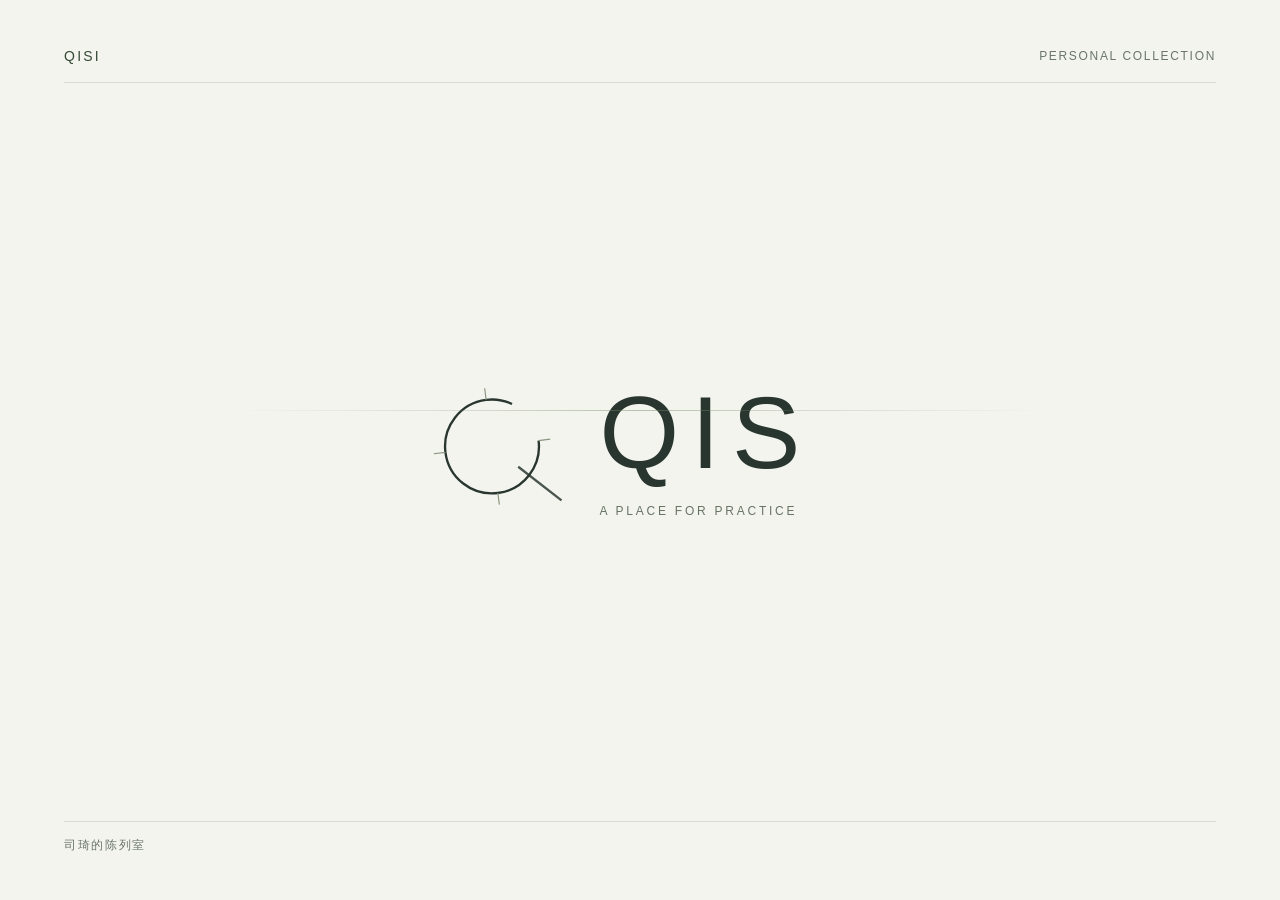
==== commit 70b9c9df: "Publish fuller white fog and room atmosphere" ====
--- a/showroom/index.html
+++ b/showroom/index.html
@@ -1,5 +1,5 @@
-<!doctype html><html lang="zh-CN"><head><meta charset="UTF-8"><meta name="viewport" content="width=device-width,initial-scale=1.0"><meta name="theme-color" content="#f3f4ee"><meta name="description" content="司琦的个人陈列。关于AI、中医与DPT的实践、构想和学习记录。"><title>司琦的陈列室 · QISI</title><link rel="icon" href="data:image/svg+xml,%3Csvg xmlns='http://www.w3.org/2000/svg' viewBox='0 0 64 64'%3E%3Ccircle cx='30' cy='30' r='20' fill='none' stroke='%2328362f' stroke-width='2'/%3E%3Cpath d='m44 44 13 13' stroke='%2328362f' stroke-width='2'/%3E%3C/svg%3E"><style>body{margin:0;background:#f3f4ee}#opening{position:fixed;inset:0;z-index:40;background:#f3f4ee}</style>  <script type="module" crossorigin src="/showroom/assets/index-CTyxw8hR.js"></script>
-  <link rel="stylesheet" crossorigin href="/showroom/assets/index-Y8YCsEKg.css">
+<!doctype html><html lang="zh-CN"><head><meta charset="UTF-8"><meta name="viewport" content="width=device-width,initial-scale=1.0"><meta name="theme-color" content="#f3f4ee"><meta name="description" content="司琦的个人陈列。关于AI、中医与DPT的实践、构想和学习记录。"><title>司琦的陈列室 · QISI</title><link rel="icon" href="data:image/svg+xml,%3Csvg xmlns='http://www.w3.org/2000/svg' viewBox='0 0 64 64'%3E%3Ccircle cx='30' cy='30' r='20' fill='none' stroke='%2328362f' stroke-width='2'/%3E%3Cpath d='m44 44 13 13' stroke='%2328362f' stroke-width='2'/%3E%3C/svg%3E"><style>body{margin:0;background:#f3f4ee}#opening{position:fixed;inset:0;z-index:40;background:#f3f4ee}</style>  <script type="module" crossorigin src="/showroom/assets/index-C9_PMVYt.js"></script>
+  <link rel="stylesheet" crossorigin href="/showroom/assets/index-6try91pS.css">
 </head><body data-phase="opening" data-room="hub"><main id="app"><div id="world" tabindex="-1" aria-label="立体档案环"></div><div id="transition-veil" aria-hidden="true"></div>
  <section id="opening" data-stage="mark" aria-label="个人陈列室开场">
   <div class="opening-grid" aria-hidden="true"></div>
--- a/showroom/assets/index-6try91pS.css
+++ b/showroom/assets/index-6try91pS.css
@@ -0,0 +1 @@
+:root{font-family:PingFang SC,Hiragino Sans GB,Microsoft YaHei,sans-serif;font-synthesis:none;color:#273b33;background:#b3bfb7;--ink:#273b33;--muted:#627367;--line:#52645140;--accent:#657a62}*{box-sizing:border-box}body{margin:0;overflow:hidden}button,input,a{-webkit-tap-highlight-color:transparent}button{font:inherit;color:inherit;border:0;background:none;cursor:pointer}button:disabled{opacity:.4;cursor:default}button:focus-visible,input:focus-visible{outline:2px solid #8c7552;outline-offset:5px}button:hover:not(:disabled){color:#111f19}.sr-only{position:absolute;width:1px;height:1px;padding:0;margin:-1px;overflow:hidden;clip:rect(0,0,0,0);white-space:nowrap;border:0}#app,#world,#interface{position:fixed;inset:0}#world{transition:filter .5s}#world canvas{display:block;touch-action:none}#interface{pointer-events:none;transition:opacity .3s}#interface button,#interface input{pointer-events:auto}.masthead{position:absolute;left:34px;right:34px;top:28px;display:flex;justify-content:space-between;align-items:center;z-index:4}.location{display:flex;gap:16px;align-items:center;background:#f2f1e9d9;padding:13px 19px 13px 12px;border:1px solid #fff7;-webkit-backdrop-filter:blur(12px);backdrop-filter:blur(12px)}.location h1{font-size:17px;font-weight:500;margin:4px 0 0;letter-spacing:.09em}.eyebrow{font-size:12px;letter-spacing:.12em;line-height:1.7}.location .eyebrow{font-size:12px;color:#69766b;letter-spacing:.11em}.header-actions{display:flex;align-items:center;gap:10px;background:#f2f1e9c9;padding:7px 9px 7px 17px;border:1px solid #fff7;-webkit-backdrop-filter:blur(12px);backdrop-filter:blur(12px)}.sample-note{font-size:13px;letter-spacing:.08em;color:#697569;margin-right:6px}.icon-button{width:34px;height:34px;display:grid;place-items:center}.icon-button svg,.close-reader svg{width:20px;height:20px;fill:none;stroke:currentColor;stroke-width:1.3}#gallery-labels{position:absolute;inset:0;pointer-events:none;touch-action:none}.gallery-label{position:absolute;transform:translate(-50%);padding:9px 13px 10px;width:190px;text-align:center;pointer-events:auto!important;background:#ecebdfd6;border:1px solid #fff7;box-shadow:0 3px 14px #253b2a0a;transition:background .2s,color .2s;touch-action:none}.gallery-label strong{display:block;font-size:14px;line-height:1.55;font-weight:500;letter-spacing:.025em}.gallery-label small{display:block;font-size:12px;line-height:1.5;letter-spacing:.04em;margin-top:4px;color:#6c7569}.gallery-label .label-number{font-size:12px;letter-spacing:.06em;display:block;color:#697465;margin-bottom:3px}.gallery-label.room-label{width:176px;padding:12px 16px}.gallery-label.room-label strong{font-size:16px;letter-spacing:.08em}.gallery-label.is-hover,.gallery-label:hover,.gallery-label:focus-visible{background:#f5f3e6f5;border-color:#9b8e6a;color:#263e2c}.collection-control{position:absolute;left:50%;bottom:34px;transform:translate(-50%);width:290px;background:#eff0e5dd;border:1px solid #fff6;padding:15px 23px 12px;-webkit-backdrop-filter:blur(14px);backdrop-filter:blur(14px);pointer-events:auto}.collection-caption{display:flex;align-items:center;justify-content:space-between;font-size:13px;line-height:1.5}.collection-caption b{font-size:12px;margin-left:6px;font-weight:400;color:#73806d}.collection-caption #scroll-count{font-size:12px;letter-spacing:.08em;font-variant-numeric:tabular-nums}#collection-scroll{display:block;width:100%;height:24px;appearance:none;background:transparent;margin:6px 0;cursor:ew-resize}#collection-scroll::-webkit-slider-runnable-track{height:2px;background:linear-gradient(to right,#7b886e var(--progress,0%),#c3cbb9 var(--progress,0%))}#collection-scroll::-webkit-slider-thumb{appearance:none;width:33px;height:7px;border-radius:0;background:#596d51;border:1px solid #f4f5e8;margin-top:-2.5px}#collection-scroll::-moz-range-track{height:2px;background:#b7c2ac}#collection-scroll::-moz-range-thumb{width:33px;height:7px;border:0;border-radius:0;background:#596d51}.collection-hint{font-size:12px;color:#76816e;text-align:center;letter-spacing:.03em}.hub-hint{position:absolute;bottom:49px;left:50%;transform:translate(-50%);font-size:14px;letter-spacing:.06em;background:#eff0e7dc;padding:14px 23px;border:1px solid #fff8;white-space:nowrap}.signature{position:absolute;bottom:31px;left:35px;font-size:12px;letter-spacing:.12em;color:#52614f}.signature span{margin:0 7px;color:#7f8e77}body[data-phase=entry] #interface,body[data-phase=intro] #interface{display:none}body[data-phase=transition] #interface{opacity:0;pointer-events:none}body[data-phase=transition] #interface button,body.is-reading #interface button{pointer-events:none!important}body[data-phase=room] #house-button{display:none}#loading{position:fixed;left:50%;top:76%;transform:translate(-50%,-50%);display:flex;gap:15px;align-items:center;z-index:20}.loading-orbit{display:block;width:22px;height:22px;border:1px solid #536b5038;border-top-color:#536b50;border-radius:50%;animation:spin 1.6s linear infinite}#loading.is-error{background:#eff0e8f5;padding:18px 22px;border:1px solid #fff9}#loading.is-error .loading-orbit{display:none}#retry-button{font-size:14px;text-decoration:underline;text-underline-offset:4px}#transition-veil{position:fixed;inset:0;background:radial-gradient(ellipse,#e1e8dc 10%,#aebfb1);opacity:0;pointer-events:none;z-index:8}body.is-reading #world{filter:blur(7px) saturate(.72)}body.is-reading #interface{opacity:.2}dialog{padding:0;border:1px solid #fff9;background:#ecece2f7;color:var(--ink);box-shadow:0 24px 120px #1d33284d}dialog::backdrop{background:#91a5932d}.intro-dialog{position:fixed;left:auto;right:7vw;top:auto;bottom:10vh;margin:0;width:390px;padding:30px 30px 24px}.intro-dialog::backdrop{background:#8b9d8f15}.intro-dialog h2{font-size:27px;font-weight:400;letter-spacing:.08em;line-height:1.4;margin:20px 0 16px}.intro-dialog>p{font-size:16px;line-height:1.9;margin:0 0 23px;color:#566553}.intro-instructions{display:grid;grid-template-columns:22px 1fr;gap:8px 11px;border-top:1px solid var(--line);padding-top:20px}.intro-instructions span{font-size:12px;color:#919980;line-height:26px}.intro-instructions p{font-size:14px;line-height:26px;margin:0}.intro-dialog small{display:block;font-size:12px;color:#7c846f;margin-top:16px}.intro-bottom{display:flex;align-items:center;justify-content:space-between;border-top:1px solid var(--line);margin-top:22px;padding-top:18px}.text-button{font-size:14px;padding:7px 0}.primary-button{font-size:14px;color:#f1f2e5;background:#536c50;padding:13px 17px}.primary-button:hover:not(:disabled){background:#3d583b;color:#fff}.primary-button span{margin-left:17px}.reader-panel{width:min(790px,88vw);height:min(830px,88vh);max-height:92vh;overflow:hidden}.reader::backdrop{background:#c4d0bd73;-webkit-backdrop-filter:blur(2px);backdrop-filter:blur(2px)}.reader-scroll{height:100%;overflow-y:auto;overscroll-behavior:contain;padding:58px 60px 42px;scrollbar-width:thin;scrollbar-color:#a9b99a transparent}.close-reader{position:absolute;right:15px;top:15px;width:33px;height:33px;display:grid;place-items:center;background:#ecece2;z-index:2}.reader-meta{display:flex;justify-content:space-between;gap:14px;color:#728067;font-size:12px;line-height:1.8}.reader h2{font-size:30px;line-height:1.55;letter-spacing:.05em;font-weight:400;margin:19px 0 14px}.reader #reader-summary{font-size:16px;line-height:1.9;color:#56664e}.reader #reader-themes{display:flex;gap:8px;margin:21px 0 26px}.reader #reader-themes span{font-size:12px;padding:5px 8px;border:1px solid #b8c3ac}.reader img{width:100%;display:block;border:1px solid #c7d1bb}.reader #reader-body h3{font-size:18px;font-weight:500;margin:30px 0 10px}.reader #reader-body p{font-size:16px;line-height:2;color:#4f6047}.reader-colophon{font-size:12px;color:#879078;margin-top:30px;padding-top:22px;border-top:1px solid var(--line);line-height:1.8}@keyframes spin{to{transform:rotate(360deg)}}@media(prefers-reduced-motion:reduce){*,*:before,*:after{animation:none!important;transition:none!important}}@media(max-height:760px){.masthead{top:22px;left:27px;right:27px}.location{padding:9px 15px 9px 9px}.collection-control{bottom:22px;padding-top:10px;padding-bottom:8px}.signature{bottom:27px}.gallery-label{width:172px;padding:7px 9px}.gallery-label strong{font-size:14px}.gallery-label small{font-size:12px}.intro-dialog{bottom:7vh;right:5vw;padding:25px;width:360px}.reader-scroll{padding:48px 48px 36px}}@media(max-width:950px){.signature{display:none}.gallery-label,.gallery-label.room-label{width:150px}.location h1{font-size:15px}.sample-note{display:none}.reader-scroll{padding:45px 30px 30px}}@media(max-width:650px){.masthead{left:15px;right:15px;top:15px}.location{gap:7px;padding:8px}.location .eyebrow{font-size:12px}.header-actions{gap:0;padding:7px}.intro-dialog{left:5vw;right:5vw;bottom:7vh;width:auto}.gallery-label,.gallery-label.room-label{width:115px}.gallery-label small{display:none}.gallery-label strong,.gallery-label.room-label strong{font-size:14px}.collection-control{width:270px}.reader-panel{width:94vw}.reader h2{font-size:26px}.reader-meta{flex-wrap:wrap}.hub-hint{font-size:13px}}.gallery-label{background:transparent;border:0;box-shadow:none;text-shadow:0 1px 9px #f1f0df,0 0 3px #f1f0df}.gallery-label:before{content:"";display:block;width:22px;height:1px;background:#7b876d;margin:0 auto 7px;transition:width .18s}.gallery-label .label-number{margin-bottom:3px;font-size:12px}.gallery-label.is-hover,.gallery-label:hover,.gallery-label:focus-visible{background:#f0f0e4b5;border:0}.gallery-label.is-hover:before,.gallery-label:hover:before{width:44px}.gallery-label.room-label{padding:7px 12px}.gallery-label.room-label .label-number,.signature{display:none}body:has(#house-button:focus-visible) #world:after{content:"";position:absolute;left:28%;top:24%;width:47%;height:48%;border:1px solid #e7e0b799;box-shadow:0 0 45px #e9e4c222;pointer-events:none}.gallery-label{color:#26392e;text-shadow:0 1px 2px #f0efdf}.gallery-label small,.gallery-label .label-number{color:#4c5b46}.gallery-label{width:154px;padding:6px 9px 7px;background:#eeeedeeb;border-bottom:1px solid #8b927466;text-shadow:none}.gallery-label:before{display:none}.gallery-label:not(.room-label) small{display:none}.gallery-label .label-number{font-size:11px;line-height:1.4;margin-bottom:1px}.gallery-label strong{font-size:14px;line-height:1.6}.gallery-label.room-label{width:162px;padding:7px 10px}.gallery-label.room-label small{font-size:11px;margin-top:1px}.gallery-label.is-hover,.gallery-label:hover,.gallery-label:focus-visible{background:#f5f4e8;border-bottom:1px solid #8b7953}@media(max-width:650px){.gallery-label,.gallery-label.room-label{width:110px}}:root{color:var(--ink);--ink:#34443b;--theme-light:#eef2e6}.masthead{left:42px;right:42px;top:32px}.location,.header-actions{background:none;border:0;-webkit-backdrop-filter:none;backdrop-filter:none;padding:0}.location{gap:18px}.location h1{font-size:17px;letter-spacing:.14em}.location .eyebrow{font-size:10px;letter-spacing:.16em}.sample-note{font-size:12px;letter-spacing:.13em;opacity:.7}.eyebrow{font-size:11px;letter-spacing:.16em}.hub-hint{background:none;border:0;font-size:13px;letter-spacing:.14em}.gallery-label{width:158px;padding:8px 8px 10px;background:#edf0e4d9}.gallery-label strong{font-size:16px}.gallery-label small{font-size:10px;letter-spacing:.1em}.activation{position:absolute;left:50%;bottom:10vh;transform:translate(-50%);display:flex;flex-direction:column;align-items:center;gap:12px;font-size:13px;letter-spacing:.12em;padding:12px 20px}.activation-mark{font-size:30px;line-height:1;font-weight:300;transition:transform .35s}.activation:hover .activation-mark{transform:scale(1.16)}.archive-heading{position:absolute;top:133px;left:48px;display:flex;gap:25px;align-items:center}.archive-heading .eyebrow{font-size:12px;letter-spacing:.18em}.browse-count{font-size:11px;letter-spacing:.14em;font-variant-numeric:tabular-nums;opacity:.64}.selection-line{position:absolute;left:48px;top:169px;width:180px;height:1px;background:var(--ink);opacity:.36}.focus-information{position:absolute;left:48px;bottom:87px;width:370px}.focus-information h2{font-size:27px;line-height:1.7;font-weight:400;letter-spacing:.07em;margin:9px 0 12px;transition:opacity .12s}.focus-information>span:last-child{font-size:11px;letter-spacing:.13em;opacity:.66}.focus-rule{position:absolute;left:0;top:35px;height:25px;width:240px;background:var(--ink);opacity:0;transition:opacity .1s}.is-moving .focus-information h2{opacity:0}.is-moving .focus-rule{opacity:.7}.read-file{position:absolute;right:50px;bottom:93px;text-align:left;min-width:211px;padding:8px 0 0;border-top:1px solid #5b6d514d}.read-file strong{display:block;font:400 35px/1.7 Arial,sans-serif;letter-spacing:.025em}.read-file .access{display:block;font-size:12px;letter-spacing:.18em;margin-top:13px}.read-file .access span{float:right;font-size:19px;line-height:15px}.read-file:hover .access{text-decoration:underline;text-underline-offset:5px}.read-file:disabled{opacity:.62}.read-file:disabled .access{visibility:hidden}.dial-hint{position:absolute;left:50%;bottom:31px;transform:translate(-50%);text-align:center}.dial-hint p{font-size:11px;letter-spacing:.1em;opacity:.65;margin:12px 0 0}#dial-ticks{display:flex;justify-content:center;gap:16px;align-items:center;height:10px}#dial-ticks i{display:block;width:1px;height:5px;background:var(--ink);opacity:.3;transition:height .2s,opacity .2s}#dial-ticks i.current{height:10px;opacity:1}body[data-phase=engaging] #interface,body[data-phase=extracting] #interface,body[data-phase=returning] #interface{opacity:0;pointer-events:none}body[data-phase=engaging] #interface button,body[data-phase=extracting] #interface button,body[data-phase=returning] #interface button{pointer-events:none!important}body:not([data-phase=entry]):not([data-phase=intro]) #house-button{display:none}body[data-phase=reading] #interface .masthead{opacity:.45}body[data-phase=reading] #interface button{pointer-events:none!important}#loading.is-error #loading-text{position:static;width:auto;height:auto;clip:auto;overflow:visible;white-space:normal}dialog{border:0}dialog::backdrop{background:#91a59318}.reader-panel{position:fixed;top:10vh;right:4.5vw;bottom:auto;left:auto;margin:0;width:43vw;max-width:720px;height:82vh;max-height:90vh;background:#eff1e8ed;border-top:1px solid #a4ae9844;box-shadow:0 18px 90px #3c503c0c;animation:readerIn .45s both}.reader::backdrop{background:#c9d7bd08;-webkit-backdrop-filter:none;backdrop-filter:none}.reader-scroll{padding:48px 45px 40px}.reader-meta{font-size:10px;letter-spacing:.08em}.reader h2{font-size:28px}.reader #reader-summary,.reader #reader-body p{font-size:15px;line-height:1.95}.reader #reader-body h3{font-size:17px}.reader #reader-themes span,.reader-colophon{font-size:11px}.sr-only:focus-within:not(#house-button):not(#hub-table-button){clip:auto;width:auto;height:auto;background:#f2f3e5;padding:10px;bottom:20px;left:40px;top:auto;z-index:30;white-space:normal}#file-accessibility button{display:block;padding:7px}#file-accessibility button:not(:focus){display:none}@keyframes readerIn{0%{opacity:0;transform:translate(12px)}to{opacity:1;transform:none}}@media(max-height:760px){.masthead{top:22px}.archive-heading{top:102px}.selection-line{top:135px}.focus-information{bottom:60px}.focus-information h2{font-size:24px}.read-file{bottom:67px}.dial-hint{bottom:23px}.reader-panel{top:8vh;height:85vh}.reader-scroll{padding:38px 32px}.reader h2{font-size:25px}}@media(max-width:1000px){.masthead{left:25px;right:25px}.archive-heading,.selection-line,.focus-information{left:30px}.focus-information{width:280px}.focus-information h2{font-size:21px}.read-file{right:30px;min-width:160px}.read-file strong{font-size:28px}.reader-panel{width:47vw;right:2vw}.reader-scroll{padding:40px 25px}.sample-note{display:none}.gallery-label{width:145px}}@media(max-width:650px){.masthead{top:20px;left:15px;right:15px}.location{gap:5px}.location h1{font-size:14px}.location .eyebrow{font-size:9px}.header-actions{gap:1px}.gallery-label{width:112px}.gallery-label strong{font-size:13px}.gallery-label small{font-size:8px}.archive-heading{left:20px;top:102px}.selection-line{left:20px;top:135px;width:120px}.focus-information{left:20px;bottom:135px;width:230px}.focus-information h2{font-size:20px}.read-file{left:20px;right:auto;bottom:49px;min-width:180px;display:grid;grid-template-columns:1fr auto;column-gap:25px}.read-file strong{grid-row:2;line-height:1.3;font-size:26px}.read-file .access{grid-column:2;grid-row:2;margin:0;align-self:center}.read-file .access span{float:none;margin-left:10px}.dial-hint{left:auto;right:20px;transform:none;bottom:36px}.dial-hint p{display:none}.reader-panel{width:92vw;right:4vw;top:30vh;height:66vh;background:#f0f2e8f5}.reader-scroll{padding:42px 25px}.activation{bottom:15vh;white-space:nowrap}}.gallery-label.room-label{width:144px;font-size:14px;background:#eeeae0e6;border-bottom:1px solid #938b7966}.gallery-label.room-label small{font-size:12px;letter-spacing:.03em}@media(max-width:1100px){.gallery-label.room-label{width:124px}.gallery-label.room-label strong{font-size:14px}.gallery-label.room-label small{display:none}}.masthead .eyebrow{color:inherit;opacity:.8}.masthead{color:#26352d}.sample-note{opacity:.85}@media(max-width:650px){body[data-room=hub] #gallery-labels{display:flex;gap:8px;justify-content:center;align-items:flex-end;padding:0 12px 100px}body[data-room=hub] .gallery-label.room-label{position:static;transform:none;width:calc((100vw - 40px)/3);padding:12px 4px}body[data-room=hub] .gallery-label.room-label strong{font-size:13px;white-space:nowrap}.masthead .eyebrow{font-size:11px}}.masthead .location,.masthead .header-actions{background:#f0efe7d9;-webkit-backdrop-filter:blur(10px);backdrop-filter:blur(10px);padding:9px 12px;border-radius:2px}body:is([data-phase=browsing],[data-phase=reading],[data-phase=extracting],[data-phase=returning]) #interface{color:#efefe7;--ink:#efefe7}body:is([data-phase=browsing],[data-phase=reading]) .location,body:is([data-phase=browsing],[data-phase=reading]) .header-actions{background:none;border:0;box-shadow:none;-webkit-backdrop-filter:none;backdrop-filter:none}body:is([data-phase=browsing],[data-phase=reading]) .location .eyebrow{color:#d5d9d0}body:is([data-phase=browsing],[data-phase=reading]) button{color:inherit}body:is([data-phase=browsing],[data-phase=reading]) .read-file{border-color:#e5e9db55}body:is([data-phase=browsing],[data-phase=reading]) button:hover{color:#fff}body[data-phase=browsing] #file-accessibility button:focus{color:#253a32}body:is([data-phase=browsing],[data-phase=reading]) .masthead{color:#efefe7}body:is([data-phase=browsing],[data-phase=reading]) .location .eyebrow{color:inherit}body:is([data-phase=browsing],[data-phase=extracting],[data-phase=reading],[data-phase=returning]){--ink:#34423c;color:var(--ink)}body[data-room=tcm]{--archive-ink:#534c40}body[data-room=dpt]{--archive-ink:#35483e}body[data-room=ai]{--archive-ink:#34423c}body[data-phase=browsing] .masthead,body[data-phase=extracting] .masthead,body[data-phase=reading] .masthead,body[data-phase=returning] .masthead{color:var(--archive-ink);text-shadow:none}body[data-phase=browsing] .location,body[data-phase=browsing] .header-actions{background:none;border:0;box-shadow:none;-webkit-backdrop-filter:none;backdrop-filter:none}.masthead .eyebrow{font-size:12px}.masthead h1{font-size:16px}.header-actions{gap:14px}#archive-interface{color:var(--archive-ink);text-shadow:none;pointer-events:none}#archive-interface .archive-heading{position:absolute;top:110px;left:36px;right:auto;display:block;font-size:13px;letter-spacing:.1em}#archive-interface .archive-details{position:absolute;left:71%;right:5%;top:43%;transform:translateY(-18%);pointer-events:auto;display:flex;flex-direction:column;gap:25px}#focus-number{font-size:17px;line-height:1.4;font-weight:500;letter-spacing:.12em;font-variant-numeric:tabular-nums}#archive-interface .focus-information{position:static;inset:auto;width:auto;max-width:none;transform:none;opacity:1;color:inherit}#focus-badge{display:block;min-height:0;font-size:12px;line-height:1.6;letter-spacing:.08em;color:inherit;opacity:.66}#focus-badge:empty,#focus-meta:empty{display:none}#archive-interface #focus-title{font-size:clamp(23px,2.1vw,34px);line-height:1.45;font-weight:500;letter-spacing:.055em;margin:10px 0 16px;white-space:normal;overflow-wrap:anywhere}#focus-meta{font-size:13px;letter-spacing:.04em;line-height:1.6;color:inherit;opacity:.66}#archive-interface .read-file{position:static;inset:auto;transform:none;display:flex;width:100%;min-height:52px;padding:14px 0;border:0;border-top:1px solid #77857855;background:none;box-shadow:none;color:inherit;opacity:1}#archive-interface .read-file .access{display:flex;justify-content:space-between;width:100%;font-size:14px;letter-spacing:.08em;margin:0;gap:18px}#archive-interface .read-file:disabled{opacity:.35;cursor:default}#archive-interface .read-file:hover:not(:disabled){background:none;color:#13251b;transform:none}#archive-interface .dial-hint{position:absolute;left:36px;right:auto;bottom:30px;color:inherit;opacity:.72;text-align:left}#archive-interface .dial-hint p{font-size:12px;letter-spacing:.09em;margin:12px 0 0}#dial-ticks{display:block!important;width:160px;height:1px;position:relative;background:#81908045}#dial-ticks:after{content:"";position:absolute;left:calc(var(--progress,0) * 150px);top:-2px;width:10px;height:5px;background:#637369}.reader-panel{background:#f7f8f2f2;color:#34423c;border:1px solid #cbd1c866;box-shadow:0 14px 55px #29342612;width:min(36vw,540px);right:4vw;top:15vh;bottom:5vh;max-height:80vh;border-radius:2px}.reader::backdrop{background:transparent;-webkit-backdrop-filter:none;backdrop-filter:none}.reader .reader-scroll{padding:38px 34px 40px}.reader h2{font-size:28px;line-height:1.4}.reader h3{font-size:18px}.reader p{font-size:16px;line-height:1.8}.reader .reader-meta,.reader #reader-themes,.reader .reader-colophon{font-size:12px;line-height:1.6}.reader.is-empty .reader-panel{top:42%;bottom:auto;height:auto;min-height:170px;background:transparent;border:0;box-shadow:none}.reader.is-empty .reader-scroll{padding:24px 30px}.reader.is-empty .reader-meta,.reader.is-empty #reader-themes,.reader.is-empty .reader-colophon{display:none}.reader.is-empty h2{font-size:23px;letter-spacing:.1em}.reader.is-empty #reader-summary{font-size:16px;margin-bottom:0}@media(max-width:759px){.masthead{padding:22px 20px}.masthead h1{font-size:14px}.masthead .eyebrow{font-size:12px}.header-actions{gap:4px}.header-actions .sample-note{display:none}#archive-interface .archive-heading{top:104px;left:24px;font-size:12px}#archive-interface .archive-details{inset:auto 26px 45px;transform:none;gap:8px;padding-top:14px;border-top:1px solid #6e7f7033}#archive-interface #focus-number{font-size:14px}#archive-interface #focus-title{font-size:24px;margin:6px 0 8px}#archive-interface .read-file{border-top:0;min-height:44px;padding:10px 0;margin-top:4px}#archive-interface .dial-hint{bottom:18px;left:26px;right:26px;display:flex;justify-content:space-between;align-items:center;gap:20px}#archive-interface .dial-hint p{margin:0;font-size:12px}#dial-ticks{width:90px}#dial-ticks:after{left:calc(var(--progress,0) * 80px)}.reader-panel{inset:54% 18px 18px;width:auto;max-width:none;max-height:44%}.reader .reader-scroll{padding:34px 24px}.reader h2{font-size:24px}.reader.is-empty .reader-panel{top:auto;bottom:50px;min-height:130px}.reader.is-empty .reader-scroll{padding:26px 24px}}body{--archive-paper:#f1f4f7}body[data-room=tcm]{--archive-paper:#f1f4ec}body[data-room=dpt]{--archive-paper:#f4f0f8}#world:after{content:"";position:absolute;inset:0;background:linear-gradient(90deg,transparent 51%,color-mix(in srgb,var(--archive-paper) 82%,transparent) 73%,var(--archive-paper) 93%);pointer-events:none}#interface{-webkit-user-select:none;user-select:none}.reader-panel{-webkit-user-select:text;user-select:text}@media(max-width:759px){#world:after{background:linear-gradient(180deg,transparent 40%,color-mix(in srgb,var(--archive-paper) 82%,transparent) 62%,var(--archive-paper) 76%)}#archive-interface .archive-details{bottom:51px}#archive-interface #focus-title{margin-bottom:8px}.reader.is-empty .reader-panel{background:var(--archive-paper)}}#archive-interface .dial-hint{transform:none}#archive-interface.is-moving .focus-information h2{opacity:1}#archive-interface .read-file:disabled .access{visibility:visible}.reader #reader-summary,.reader #reader-body p{font-size:16px;line-height:1.85}.reader #reader-body h3{font-size:18px}.reader .reader-meta,.reader #reader-themes span,.reader .reader-colophon{font-size:12px}@media(max-width:759px){.reader:not(.is-empty) .reader-panel{top:60%;max-height:38%}}#activate-button.console-control{position:absolute;transform:translate(-50%,-50%);padding:0;border:0;border-radius:48%;background:transparent;touch-action:none;cursor:ew-resize;outline:none}#activate-button.console-control span{position:absolute;top:100%;left:50%;transform:translate(-50%);white-space:nowrap;font-size:14px;line-height:1.7;color:var(--ink);background:#f1f1e9eb;padding:8px 12px;border-radius:2px;opacity:0;pointer-events:none}#activate-button.console-control:focus-visible{outline:1px solid #72877788;outline-offset:3px}#activate-button.console-control:focus-visible span{opacity:1}body[data-phase=theme-picking]{color:#34423c;--ink:#34423c}body[data-phase=theme-picking] .masthead{color:#34423c}body[data-phase=theme-picking] #gallery-labels{display:block;padding:0}body[data-phase=theme-picking] .gallery-label.room-label{position:absolute;transform:translate(-50%);width:150px;padding:10px 5px;background:none;border:0;text-shadow:none}body[data-phase=theme-picking] .gallery-label.room-label strong{font-size:14px;font-weight:400;letter-spacing:.08em}body[data-phase=theme-picking] .gallery-label.room-label small{display:none}body[data-phase=theme-picking] .gallery-label.room-label:hover,body[data-phase=theme-picking] .gallery-label.room-label:focus-visible{background:#f2f4ed99}@media(max-width:759px){#activate-button.console-control span{font-size:12px;white-space:normal;width:230px}body[data-phase=theme-picking] .gallery-label.room-label{width:108px}}.reader:not(.is-empty) .reader-meta{padding-right:42px;flex-wrap:wrap;row-gap:4px}body[data-room=hub][data-phase=hub-table] #gallery-labels{display:block;padding:0}body[data-room=hub][data-phase=hub-table] .gallery-label.room-label{position:absolute;transform:translate(-50%);width:136px;padding:7px 4px;background:none;border:0;text-shadow:0 1px 8px #fff}body[data-room=hub][data-phase=hub-table] .gallery-label.room-label strong{font-size:13px;font-weight:400;letter-spacing:.04em}body[data-room=hub][data-phase=hub-table] .gallery-label.room-label:hover,body[data-room=hub][data-phase=hub-table] .gallery-label.room-label:focus-visible{background:#f7f8f1b8}#house-preview{position:absolute;inset:0;color:#34443b;pointer-events:none}.house-details{position:absolute;left:68%;right:7%;top:43%;transform:translateY(-25%);padding:24px 0;max-width:340px;text-shadow:0 1px 14px #f8f8f2}.house-details .eyebrow{font-size:11px;opacity:.62;letter-spacing:.15em}.house-details h2{font-size:30px;line-height:1.45;font-weight:500;letter-spacing:.06em;margin:15px 0}.house-details p{font-size:15px;line-height:1.9;margin:0 0 26px;max-width:290px}#confirm-house{display:flex;justify-content:space-between;align-items:center;min-height:48px;width:100%;padding:13px 0;border-top:1px solid #6e7f7055;font-size:14px;letter-spacing:.08em}#confirm-house span{font-size:21px}#confirm-house:disabled{opacity:.35}.house-navigation{position:absolute;bottom:34px;left:50%;transform:translate(-50%);display:flex;align-items:center;gap:17px;white-space:nowrap;font-size:12px;letter-spacing:.08em}.house-navigation button{width:42px;height:42px;font-size:19px}.house-navigation small{font-size:12px;opacity:.64;margin-left:10px}body:is([data-phase=house-opening],[data-phase=house-closing],[data-phase=fog-transition]) #interface{opacity:0;pointer-events:none}body:is([data-phase=house-opening],[data-phase=house-closing],[data-phase=fog-transition]) #interface button{pointer-events:none!important}@media(max-aspect-ratio:5/4){.house-details{inset:auto 26px 99px;transform:none;max-width:none;padding:0}.house-details h2{font-size:26px;margin:8px 0}.house-details p{font-size:14px;margin-bottom:12px;max-width:none}.house-navigation{bottom:30px}.house-navigation small{display:none}#house-preview{background:linear-gradient(180deg,transparent 57%,#f0f2ebd9 76%,#f0f2ebf5 100%)}body[data-room=hub][data-phase=hub-table] .gallery-label.room-label{width:100px}.masthead{padding:0}}@media(max-aspect-ratio:5/4){body[data-room=hub][data-phase=hub-table] .gallery-label.room-label{width:88px;padding:6px 1px}body[data-room=hub][data-phase=hub-table] .gallery-label.room-label strong{font-size:12px;white-space:nowrap}}#read-file,#confirm-house{position:absolute!important;width:1px!important;height:1px!important;min-width:0!important;min-height:0!important;padding:0!important;margin:-1px!important;overflow:hidden!important;clip-path:inset(50%)!important;white-space:nowrap!important;pointer-events:none!important;border:0!important}#world:focus{outline:none}.reader{position:fixed;inset:0;margin:0;padding:0;width:100vw;max-width:none;height:100dvh;max-height:none;border:0;background:transparent;box-shadow:none;overflow:hidden;animation:none;-webkit-user-select:none;user-select:none}.reader-interaction{position:absolute;inset:0;touch-action:none;outline:none;cursor:default}.reader-panel{z-index:1;-webkit-user-select:text;user-select:text}.reader-panel .reader-scroll{touch-action:pan-y}.reader .close-reader{opacity:0;pointer-events:none}.reader .close-reader:focus-visible{opacity:1;pointer-events:auto}#hub-table-button:focus-visible{position:fixed;left:50%;top:auto;bottom:28px;transform:translate(-50%);width:auto;height:auto;margin:0;padding:10px 16px;clip:auto;clip-path:none;overflow:visible;background:#f2f3edf0;z-index:5}body:is([data-phase=hub-table-opening],[data-phase=hub-table-closing]) #interface{pointer-events:none}body[data-phase=opening]{background:#f3f4ee}body[data-phase=opening] #interface,body[data-phase=arrival] #interface{opacity:0;pointer-events:none}body:is([data-phase=opening],[data-phase=arrival]) #interface button{pointer-events:none!important}#opening{position:fixed;inset:0;z-index:40;background:#f3f4ee;color:#28362f;overflow:hidden;isolation:isolate;--mark:0;--mark-opacity:1;--profile:0;--scan:0}.opening-grid{position:absolute;inset:0;pointer-events:none;background:linear-gradient(90deg,transparent calc(50% - .5px),#344b3610 50%,transparent calc(50% + .5px))}.opening-top,.opening-bottom{position:absolute;left:clamp(24px,5vw,80px);right:clamp(24px,5vw,80px);display:flex;justify-content:space-between;align-items:center;font-size:12px;line-height:1.6;letter-spacing:.14em;color:#6a756b}.opening-top{top:clamp(24px,5vh,52px);padding-bottom:15px;border-bottom:1px solid #465b4326}.opening-top strong{font-size:14px;font-weight:500;color:#354936;letter-spacing:.16em}.opening-bottom{bottom:clamp(24px,5vh,52px);padding-top:14px;border-top:1px solid #465b4326}.opening-mark{position:absolute;inset:0;display:flex;align-items:center;justify-content:center;gap:32px;opacity:var(--mark-opacity);transform:translateY(calc((1 - var(--mark)) * 8px))}.opening-symbol{width:clamp(84px,11vw,148px);height:auto;overflow:visible;transform:rotate(calc((1 - var(--mark)) * -45deg))}.opening-symbol .mark-circle{stroke-dasharray:1;stroke-dashoffset:calc(1 - var(--mark))}.opening-symbol .mark-tail{opacity:var(--mark)}.opening-word{font-family:Helvetica Neue,Arial,sans-serif;font-size:clamp(58px,8vw,110px);line-height:1;letter-spacing:.12em;font-weight:300;clip-path:inset(0 calc((1 - var(--mark)) * 100%) 0 0)}.opening-word small{display:block;margin-top:18px;font-family:inherit;font-size:12px;line-height:1.5;font-weight:400;letter-spacing:.23em;color:#677365}.opening-scan{position:absolute;left:0;right:0;top:calc(28% + var(--scan) * 44%);height:1px;background:linear-gradient(90deg,transparent 12%,#71896455 35%,#718964aa 50%,#71896455 65%,transparent 88%);opacity:calc(var(--mark-opacity) * .7);transform:scaleX(var(--mark))}.opening-profile{position:absolute;left:50%;top:50%;width:min(690px,calc(100vw - 48px));transform:translate(-50%,calc(-50% + (1 - var(--profile)) * 18px));opacity:var(--profile);visibility:hidden}#opening:is([data-stage=profile],[data-stage=waiting],[data-stage=revealing]) .opening-profile{visibility:visible}.profile-label{display:flex;gap:12px;align-items:center;font-size:12px;line-height:1.5;color:#657161;letter-spacing:.13em}.profile-label:before{content:"";width:26px;height:2px;background:#70815e}.opening-profile h1{font-size:clamp(52px,7vw,86px);font-weight:400;letter-spacing:.13em;line-height:1.25;margin:26px 0 20px}.opening-profile h1 span{font-family:Helvetica Neue,Arial,sans-serif;font-size:16px;letter-spacing:.2em;color:#778170;margin-left:26px;vertical-align:middle}.profile-description{font-size:clamp(18px,2vw,22px);line-height:1.9;letter-spacing:.045em;margin:0;color:#53614f}.profile-fields{display:flex;gap:0;border-block:1px solid #465b432a;margin-top:38px;padding:19px 0}.profile-fields span{flex:1;display:flex;align-items:center;gap:16px;font-size:15px;line-height:1.6}.profile-fields span+span{border-left:1px solid #465b432a;padding-left:24px}.profile-fields small{font-family:Arial,sans-serif;font-size:12px;color:#89917f}#opening-status{font-size:12px;letter-spacing:.08em}body[data-phase=opening] #loading{z-index:45;top:auto;bottom:82px;left:50%;transform:translate(-50%)}body[data-phase=opening] #loading:not(.is-error){display:none}body[data-phase=opening] #loading.is-error{max-width:calc(100vw - 40px);background:#f3f4ee;box-shadow:0 8px 28px #28362f12}@media(max-width:600px){.opening-top,.opening-bottom{font-size:11px;letter-spacing:.08em}.opening-top>span{font-size:10px}.opening-mark{gap:18px}.opening-word{font-size:58px}.opening-word small{font-size:10px;letter-spacing:.1em}.opening-profile{width:calc(100vw - 56px)}.opening-profile h1{margin-top:24px}.opening-profile h1 span{margin-left:12px;font-size:13px}.profile-description{font-size:18px;line-height:1.9}.profile-fields{margin-top:28px;padding:15px 0}.profile-fields span{gap:8px;font-size:14px}.profile-fields span+span{padding-left:14px}.opening-bottom>span:first-child{max-width:55%}.opening-bottom>span:last-child{text-align:right}}@media(max-height:560px){.opening-top{top:18px;padding-bottom:8px}.opening-bottom{bottom:18px;padding-top:8px}.opening-profile h1{font-size:42px;margin:12px 0}.profile-description{font-size:16px;line-height:1.6}.profile-fields{margin-top:18px;padding:10px 0}.opening-profile{width:min(620px,calc(100vw - 56px))}}@media(prefers-reduced-motion:reduce){.opening-mark,.opening-symbol,.opening-profile{transform:none}.opening-profile{transform:translate(-50%,-50%)}.opening-scan{display:none}}[hidden]{display:none!important}body[data-phase=home] #opening,body[data-phase=entering] #opening{display:block}#opening .profile-fields{padding:0}#opening .profile-fields button{appearance:none;border:0;background:none;flex:1;min-width:0;display:flex;align-items:center;gap:16px;padding:22px 10px;color:#28362f;text-align:left;font:inherit;font-size:16px;cursor:pointer;transition:background .15s}#opening .profile-fields button+button{border-left:1px solid #465b432a}#opening .profile-fields button small{font-size:12px;color:#89917f}#opening .profile-fields button span{margin-left:auto;color:#718063;flex:none;font-size:18px}#opening .profile-fields button:hover{background:#72846112}#opening .profile-fields button:focus-visible{outline:2px solid #718063;outline-offset:-3px}#opening .profile-fields button:disabled{cursor:default}.profile-hint{margin:16px 0 0;font-size:12px;color:#7c8576;letter-spacing:.08em}#entry-error{position:fixed;z-index:50;bottom:85px;left:50%;transform:translate(-50%);width:max-content;max-width:calc(100vw - 32px);display:flex;gap:12px;align-items:center;background:#f3f4ee;padding:16px;border:1px solid #a7b09d;flex-wrap:wrap}#entry-error button{border:1px solid #a7b09d;background:transparent;padding:8px 12px;cursor:pointer}#interface{pointer-events:none}#fallback{position:fixed;inset:120px 0 0;padding:24px max(24px,calc((100vw - 820px)/2));overflow:auto;background:#f3f4ee}#fallback h2{font-size:25px;font-weight:400}#fallback p{font-size:14px;color:#6b7767}#fallback-files{display:grid;gap:10px;padding-bottom:40px}#fallback-files button{white-space:pre-line;text-align:left;border:1px solid #afb8a8;background:transparent;padding:20px;font:inherit;line-height:1.8;color:#28362f;cursor:pointer}.reader.is-flat .reader-panel{left:max(14px,calc((100vw - 760px)/2));right:max(14px,calc((100vw - 760px)/2));top:5vh;bottom:5vh;width:auto;height:auto;max-width:none;max-height:none;transform:none;animation:none}.reader.is-flat .reader-interaction{pointer-events:none}.reader.is-flat .close-reader{opacity:1;pointer-events:auto}body[data-phase=fallback] #world{visibility:hidden}body{--floor-glow:199 222 239}body[data-room=tcm]{--floor-glow:210 227 197}body[data-room=dpt]{--floor-glow:225 210 239}#world:before{content:"";position:absolute;inset:0;z-index:1;pointer-events:none;background:linear-gradient(to top,rgb(251 252 253/.94),rgb(251 252 253/.76) 9%,rgb(251 252 253/.36) 19%,rgb(251 252 253/.08) 26%,transparent 34%),radial-gradient(ellipse 85% 60% at 32% 110%,rgb(var(--floor-glow)/.38),rgb(var(--floor-glow)/.1) 55%,transparent 85%),radial-gradient(ellipse 110% 90% at 78% 12%,rgb(var(--floor-glow)/.16),transparent 75%),linear-gradient(rgb(var(--floor-glow)/.055),rgb(var(--floor-glow)/.055))}@media(max-width:600px){#opening .profile-fields button{padding:18px 8px;gap:8px;font-size:14px}#opening .profile-fields button span{font-size:16px}#entry-error{bottom:75px}}body{--reader-blur:0px;--reader-edge-scale:1;--reader-paper:0;--reader-text:0;--reader-y:24px}#world canvas{filter:blur(var(--reader-blur));transform:scale(var(--reader-edge-scale));transform-origin:center}body[data-phase=extracting] #world canvas,body[data-phase=returning] #world canvas{will-change:filter,transform}.reader.reader-page{isolation:isolate;background:transparent;overflow:hidden;color:var(--ink)}.reader-page::backdrop{background:transparent;-webkit-backdrop-filter:none;backdrop-filter:none}.reader-page .reader-wash{position:absolute;inset:0;pointer-events:none;opacity:var(--reader-paper);background:linear-gradient(90deg,color-mix(in srgb,var(--archive-paper) 24%,transparent),color-mix(in srgb,var(--archive-paper) 91%,transparent) 26%,color-mix(in srgb,var(--archive-paper) 98%,transparent) 47% 53%,color-mix(in srgb,var(--archive-paper) 91%,transparent) 74%,color-mix(in srgb,var(--archive-paper) 30%,transparent))}.reader.reader-page .reader-scroll{position:absolute;inset:0;z-index:1;height:100%;padding:0;overflow-y:auto;overflow-x:hidden;overscroll-behavior:contain;scrollbar-gutter:stable both-edges;scrollbar-width:thin;scrollbar-color:#74827655 transparent;touch-action:pan-y;outline:none;scroll-behavior:auto}.reader.reader-page .reader-panel,.reader.reader-page.is-flat .reader-panel,.reader.reader-page.is-empty .reader-panel{position:relative;inset:auto;margin:0 auto;padding:108px 0 90px;width:min(680px,calc(100% - 100px));height:auto;max-width:none;max-height:none;min-height:100%;background:transparent;border:0;border-radius:0;box-shadow:none;animation:none;overflow:visible;opacity:var(--reader-text);transform:translateY(var(--reader-y));-webkit-user-select:text;user-select:text}.reader.reader-page .close-reader{position:fixed;z-index:4;top:25px;left:32px;right:auto;width:auto;height:42px;gap:12px;padding:0 10px 0 0;display:flex;align-items:center;background:transparent;border:0;border-radius:0;opacity:var(--reader-text);pointer-events:auto;color:var(--ink);font-size:14px;letter-spacing:.05em;white-space:nowrap}.reader-page .close-reader svg{width:24px;height:24px;stroke-width:1.2}.reader-page .reader-top-shade{position:absolute;inset:0 0 auto;height:83px;z-index:2;pointer-events:none;background:linear-gradient(var(--archive-paper) 0%,color-mix(in srgb,var(--archive-paper) 90%,transparent) 64%,transparent);opacity:var(--reader-paper)}.reader-page .reader-location{position:absolute;right:40px;top:39px;z-index:3;font-size:12px;line-height:1;letter-spacing:.16em;opacity:var(--reader-text);color:#69766e;pointer-events:none}.reader.reader-page .reader-meta{padding:0;display:flex;justify-content:space-between;gap:20px;font-size:12px;line-height:1.8;letter-spacing:.12em;color:#738174}.reader.reader-page h2{margin:22px 0 24px;font-size:clamp(30px,3.4vw,46px);line-height:1.35;letter-spacing:.025em;font-weight:400;text-wrap:balance}.reader.reader-page #reader-summary{margin:0;max-width:650px;font-size:18px;line-height:1.95;font-weight:400;color:var(--ink);opacity:.82}.reader.reader-page #reader-themes{margin:24px 0 37px;gap:10px}.reader.reader-page #reader-themes span{padding:0 0 0 11px;border:0;border-left:2px solid #9fae9e;font-size:12px;letter-spacing:.1em;line-height:1.3;color:#758174}.reader-page .reader-figure{margin:0 0 42px;max-width:100%}.reader-page .reader-figure:has(img[hidden]){display:none}.reader.reader-page img{width:100%;height:auto;aspect-ratio:1.6;object-fit:contain;border:0;background:#f4f5ee99;display:block}.reader.reader-page #reader-body h3{margin:38px 0 13px;padding-top:24px;border-top:1px solid #8b9d891e;font-size:20px;font-weight:500;letter-spacing:.02em;line-height:1.5}.reader.reader-page #reader-body p{margin:0;font-size:17px;line-height:2.05;color:var(--ink);opacity:.86;overflow-wrap:anywhere}.reader.reader-page .reader-colophon{margin:52px 0 0;padding-top:19px;font-size:12px;line-height:1.8;color:#7c887b;border-top:1px solid #91a18f36}.reader.reader-page.is-empty .reader-panel{display:flex;flex-direction:column;justify-content:center;padding-top:100px;padding-bottom:100px}.reader.reader-page.is-empty .reader-meta{display:flex}.reader.reader-page.is-empty #reader-themes,.reader.reader-page.is-empty .reader-colophon{display:none}.reader.reader-page.is-empty h2{font-size:36px;letter-spacing:.05em}.reader.reader-page.is-empty #reader-summary{font-size:17px}body[data-phase=extracting] .reader-page .reader-scroll,body[data-phase=returning] .reader-page .reader-scroll{pointer-events:none;overflow-y:hidden}@media(max-width:759px){.reader.reader-page .reader-panel,.reader.reader-page.is-flat .reader-panel,.reader.reader-page.is-empty .reader-panel{width:calc(100% - 48px);padding-top:105px;padding-bottom:65px}.reader-page .reader-wash{background:linear-gradient(90deg,color-mix(in srgb,var(--archive-paper) 88%,transparent),color-mix(in srgb,var(--archive-paper) 95%,transparent) 40% 60%,color-mix(in srgb,var(--archive-paper) 88%,transparent))}.reader.reader-page .close-reader{top:19px;left:23px;font-size:14px;gap:8px}.reader-page .reader-location{right:24px;top:35px;font-size:12px;letter-spacing:.08em}.reader.reader-page h2{font-size:32px;line-height:1.42;margin-top:20px}.reader.reader-page #reader-summary{font-size:17px;line-height:1.9}.reader.reader-page #reader-body p{font-size:16px;line-height:2}.reader.reader-page #reader-body h3{font-size:19px}.reader.reader-page #reader-themes{margin-bottom:30px}.reader-page .reader-figure{margin-bottom:32px}}
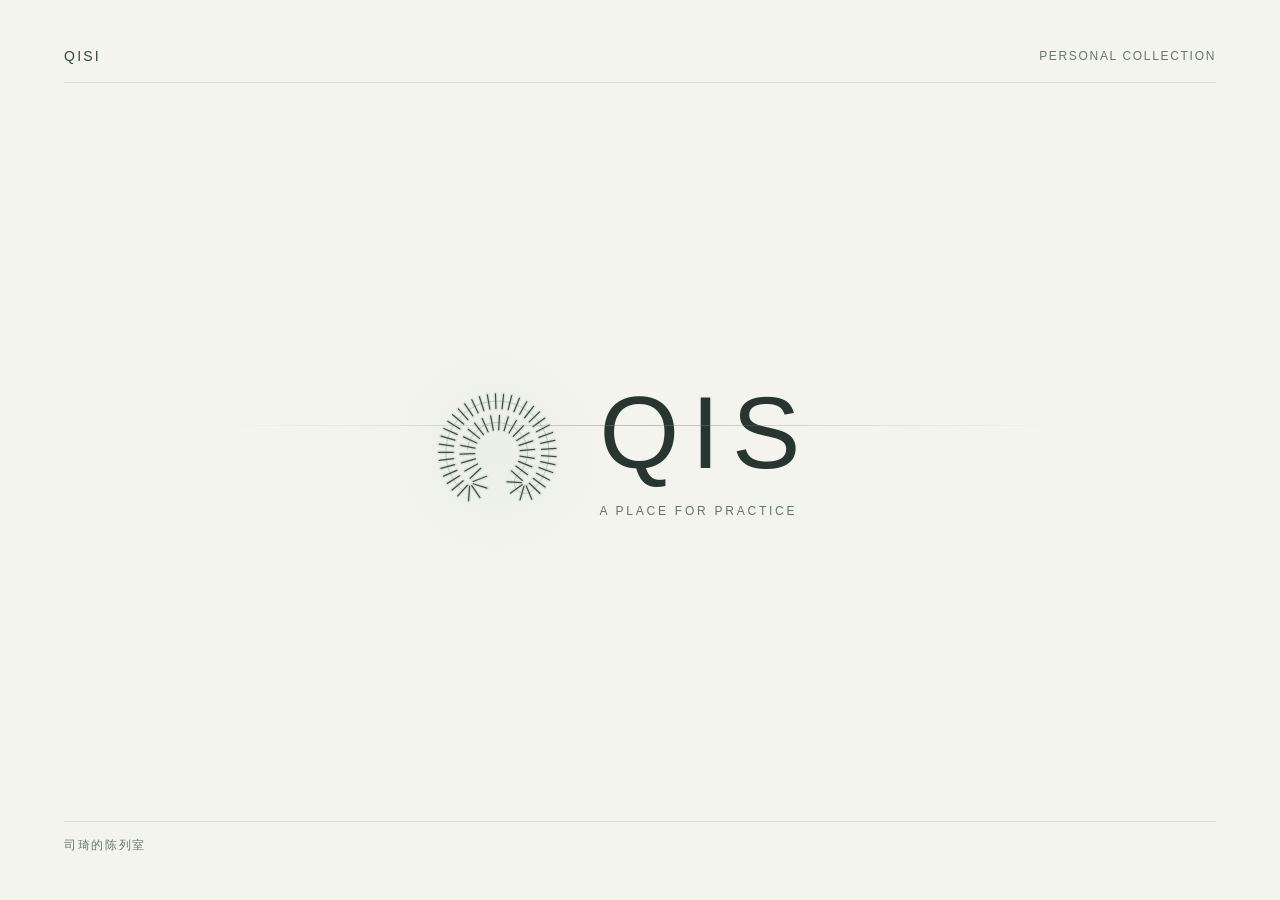
==== commit 1c9b7557: "Publish archive ring opening mark" ====
--- a/showroom/index.html
+++ b/showroom/index.html
@@ -1,11 +1,11 @@
-<!doctype html><html lang="zh-CN"><head><meta charset="UTF-8"><meta name="viewport" content="width=device-width,initial-scale=1.0"><meta name="theme-color" content="#f3f4ee"><meta name="description" content="司琦的个人陈列。关于AI、中医与DPT的实践、构想和学习记录。"><title>司琦的陈列室 · QISI</title><link rel="icon" href="data:image/svg+xml,%3Csvg xmlns='http://www.w3.org/2000/svg' viewBox='0 0 64 64'%3E%3Ccircle cx='30' cy='30' r='20' fill='none' stroke='%2328362f' stroke-width='2'/%3E%3Cpath d='m44 44 13 13' stroke='%2328362f' stroke-width='2'/%3E%3C/svg%3E"><style>body{margin:0;background:#f3f4ee}#opening{position:fixed;inset:0;z-index:40;background:#f3f4ee}</style>  <script type="module" crossorigin src="/showroom/assets/index-C9_PMVYt.js"></script>
-  <link rel="stylesheet" crossorigin href="/showroom/assets/index-6try91pS.css">
-</head><body data-phase="opening" data-room="hub"><main id="app"><div id="world" tabindex="-1" aria-label="立体档案环"></div><div id="transition-veil" aria-hidden="true"></div>
+<!doctype html><html lang="zh-CN"><head><meta charset="UTF-8"><meta name="viewport" content="width=device-width,initial-scale=1.0"><meta name="theme-color" content="#f3f4ee"><meta name="description" content="司琦的个人陈列。关于AI、中医与DPT的实践、构想和学习记录。"><title>司琦的陈列室 · QISI</title><link rel="icon" href="data:image/svg+xml,%3Csvg xmlns='http://www.w3.org/2000/svg' viewBox='0 0 64 64'%3E%3Ccircle cx='30' cy='30' r='20' fill='none' stroke='%2328362f' stroke-width='2'/%3E%3Cpath d='m44 44 13 13' stroke='%2328362f' stroke-width='2'/%3E%3C/svg%3E"><style>body{margin:0;background:#f3f4ee}#opening{position:fixed;inset:0;z-index:40;background:#f3f4ee}</style>  <script type="module" crossorigin src="/showroom/assets/index-BJUeZtFM.js"></script>
+  <link rel="stylesheet" crossorigin href="/showroom/assets/index-CdkOKDQF.css">
+</head><body data-phase="opening" data-room="hub"><main id="app"><div id="world" tabindex="-1" aria-label="立体档案环"><div id="entry-glow" aria-hidden="true"></div></div><div id="transition-veil" aria-hidden="true"></div>
  <section id="opening" data-stage="mark" aria-label="个人陈列室开场">
   <div class="opening-grid" aria-hidden="true"></div>
   <div class="opening-top"><strong>QISI</strong><span>PERSONAL COLLECTION</span></div>
   <div class="opening-mark" aria-hidden="true">
-   <svg class="opening-symbol" viewBox="0 0 120 120" fill="none"><circle class="mark-circle" cx="56" cy="55" r="40" stroke="currentColor" stroke-width="2" pathLength="1"/><path class="mark-tail" d="M76 75L109 108" stroke="currentColor" stroke-width="2"/><path d="M56 5V15M6 55H16M56 95V105M96 55H106" stroke="#8a957f"/></svg>
+   <span class="opening-symbol-wrap"><svg class="opening-symbol" viewBox="0 0 120 120" fill="none" stroke-linecap="round" data-symbol="archive-ring"><path class="mark-rail" d="M30.35 93.36L29.17 92.24L28.03 91.08L26.94 89.87L25.89 88.62L24.89 87.34L23.94 86.01L23.03 84.66L22.18 83.27L21.38 81.85L20.63 80.40L19.94 78.93L19.30 77.43L18.72 75.91L18.19 74.36L17.73 72.80L17.32 71.23L16.97 69.63L16.68 68.03L16.45 66.42L16.27 64.80L16.16 63.17L16.11 61.54L16.12 59.91L16.19 58.29L16.32 56.66L16.52 55.04L16.77 53.43L17.08 51.83L17.45 50.25L17.88 48.67L18.36 47.12L18.91 45.58L19.51 44.07L20.16 42.58L20.87 41.11L21.64 39.67L22.46 38.26L23.33 36.89L24.25 35.54L25.22 34.23L26.24 32.96L27.30 31.73L28.41 30.53L29.56 29.38L30.76 28.27L31.99 27.21L33.27 26.19L34.58 25.22L35.92 24.30L37.30 23.44L38.71 22.62L40.15 21.86L41.62 21.15L43.11 20.49L44.62 19.89L46.16 19.35L47.72 18.86L49.29 18.44L50.88 18.07L52.48 17.76L54.09 17.51L55.70 17.32L57.33 17.19L58.96 17.12L60.59 17.11L62.21 17.17L63.84 17.28L65.46 17.45L67.07 17.68L68.68 17.98L70.27 18.33L71.84 18.74L73.40 19.21L74.95 19.73L76.47 20.32L77.97 20.96L79.44 21.65L80.89 22.40L82.31 23.20L83.69 24.06L85.05 24.96L86.37 25.91L87.65 26.92L88.90 27.97L90.11 29.06L91.27 30.20L92.39 31.38L93.47 32.61L94.50 33.87L95.48 35.17L96.42 36.50L97.30 37.87L98.14 39.27L98.92 40.70L99.64 42.16L100.31 43.65L100.93 45.16L101.49 46.69L101.99 48.24L102.44 49.80L102.82 51.39L103.15 52.98L103.42 54.59L103.63 56.21L103.78 57.83L103.86 59.46L103.89 61.08L103.86 62.71L103.76 64.34L103.61 65.96L103.39 67.58L103.12 69.18L102.79 70.78L102.39 72.36L101.94 73.93L101.43 75.47L100.87 77.00L100.25 78.51L99.57 79.99L98.84 81.45L98.05 82.87L97.21 84.27L96.32 85.64L95.38 86.97L94.40 88.26L93.36 89.52L92.28 90.74L91.15 91.92L89.98 93.05L88.73 94.10L87.33 94.91L85.79 95.46L84.19 95.73L82.56 95.71L80.96 95.40L79.45 94.82L78.06 93.97L76.84 92.89L75.84 91.61L75.08 90.17L74.58 88.62L74.37 87.00L74.45 85.38L74.82 83.79L75.47 82.30L76.37 80.94L77.49 79.76L78.64 78.62L79.73 77.40L80.73 76.11L81.64 74.76L82.47 73.36L83.21 71.91L83.86 70.41L84.41 68.88L84.86 67.32L85.21 65.72L85.46 64.11L85.61 62.49L85.65 60.86L85.59 59.23L85.43 57.61L85.16 56.01L84.79 54.42L84.32 52.86L83.76 51.33L83.10 49.84L82.34 48.40L81.50 47.00L80.56 45.67L79.55 44.39L78.46 43.19L77.29 42.05L76.05 40.99L74.75 40.01L73.38 39.12L71.97 38.31L70.50 37.60L69.00 36.98L67.45 36.46L65.88 36.03L64.28 35.71L62.67 35.49L61.04 35.37L59.41 35.36L57.79 35.45L56.17 35.64L54.57 35.93L52.99 36.33L51.43 36.82L49.92 37.42L48.44 38.10L47.01 38.88L45.63 39.75L44.31 40.71L43.05 41.74L41.87 42.86L40.75 44.05L39.71 45.30L38.76 46.62L37.89 48.00L37.11 49.43L36.42 50.91L35.83 52.42L35.33 53.98L34.93 55.56L34.64 57.16L34.45 58.78L34.36 60.40L34.37 62.03L34.49 63.66L34.71 65.27L35.03 66.87L35.45 68.44L35.98 69.99L36.59 71.49L37.31 72.96L38.11 74.37L39.01 75.74L39.98 77.04L41.04 78.28L42.18 79.45L43.34 80.59L44.31 81.90L45.02 83.36L45.47 84.92L45.63 86.54L45.51 88.17L45.09 89.74L44.40 91.21L43.46 92.54L42.30 93.69L40.96 94.60L39.47 95.27L37.89 95.65L36.27 95.76L34.65 95.57L33.10 95.09L31.65 94.35L30.35 93.36Z" stroke="currentColor" stroke-width=".55" opacity=".36" pathLength="1"/><path class="mark-glint" d="M34.51 88.82L26.20 97.90M30.90 85.02L21.40 92.86M27.85 80.75L17.35 87.19M25.42 76.09L14.13 81.02M23.66 71.15L11.80 74.46M22.60 66.01L10.40 67.64M22.27 60.77L9.95 60.69M22.66 55.53L10.48 53.75M23.78 50.40L11.97 46.95M25.61 45.48L14.38 40.42M28.09 40.86L17.68 34.28M31.20 36.62L21.80 28.67M34.86 32.86L26.65 23.68M39.01 29.65L32.16 19.41M43.56 27.04L38.20 15.95M48.43 25.08L44.66 13.36M53.53 23.82L51.42 11.70M58.75 23.29L58.35 10.98M64.00 23.48L65.30 11.24M69.17 24.40L72.16 12.45M74.16 26.02L78.78 14.61M78.88 28.33L85.03 17.67M83.23 31.26L90.81 21.56M87.13 34.77L95.98 26.22M90.51 38.79L100.46 31.55M93.29 43.24L104.16 37.45M95.44 48.03L107.00 43.80M96.89 53.08L108.93 50.49M97.64 58.27L109.92 57.38M97.65 63.52L109.93 64.35M96.94 68.72L108.99 71.24M95.51 73.77L107.09 77.94M93.39 78.58L104.28 84.31M90.63 83.04L100.62 90.23M87.27 87.08L96.17 95.59M84.61 89.38L89.29 100.77M82.67 89.49L79.26 101.32M81.07 88.36L71.06 95.52M80.53 86.49L68.23 85.88M81.26 84.69L72.00 76.57M85.70 79.74L75.75 72.48M89.40 73.14L78.02 68.44M91.43 65.86L79.26 63.98M91.69 58.31L79.42 59.35M90.16 50.90L78.49 54.81M86.93 44.07L76.50 50.62M82.17 38.20L73.59 47.02M76.16 33.61L69.91 44.21M69.24 30.57L65.66 42.35M61.80 29.24L61.10 41.54M54.25 29.72L56.48 41.83M47.03 31.96L52.05 43.20M40.55 35.84L48.08 45.58M35.16 41.14L44.77 48.83M31.17 47.56L42.33 52.76M28.82 54.75L40.89 57.17M28.22 62.28L40.52 61.79M29.42 69.74L41.26 66.36M32.35 76.71L43.05 70.63M36.84 82.80L45.80 74.36M39.28 85.57L50.77 81.15M39.34 87.52L51.10 91.19M38.18 89.09L45.12 99.26M36.30 89.60L35.42 101.88" stroke="#aec2a5" stroke-width="3.5" opacity="0"/><path class="mark-files" d="M34.51 88.82L26.20 97.90M30.90 85.02L21.40 92.86M27.85 80.75L17.35 87.19M25.42 76.09L14.13 81.02M23.66 71.15L11.80 74.46M22.60 66.01L10.40 67.64M22.27 60.77L9.95 60.69M22.66 55.53L10.48 53.75M23.78 50.40L11.97 46.95M25.61 45.48L14.38 40.42M28.09 40.86L17.68 34.28M31.20 36.62L21.80 28.67M34.86 32.86L26.65 23.68M39.01 29.65L32.16 19.41M43.56 27.04L38.20 15.95M48.43 25.08L44.66 13.36M53.53 23.82L51.42 11.70M58.75 23.29L58.35 10.98M64.00 23.48L65.30 11.24M69.17 24.40L72.16 12.45M74.16 26.02L78.78 14.61M78.88 28.33L85.03 17.67M83.23 31.26L90.81 21.56M87.13 34.77L95.98 26.22M90.51 38.79L100.46 31.55M93.29 43.24L104.16 37.45M95.44 48.03L107.00 43.80M96.89 53.08L108.93 50.49M97.64 58.27L109.92 57.38M97.65 63.52L109.93 64.35M96.94 68.72L108.99 71.24M95.51 73.77L107.09 77.94M93.39 78.58L104.28 84.31M90.63 83.04L100.62 90.23M87.27 87.08L96.17 95.59M84.61 89.38L89.29 100.77M82.67 89.49L79.26 101.32M81.07 88.36L71.06 95.52M80.53 86.49L68.23 85.88M81.26 84.69L72.00 76.57M85.70 79.74L75.75 72.48M89.40 73.14L78.02 68.44M91.43 65.86L79.26 63.98M91.69 58.31L79.42 59.35M90.16 50.90L78.49 54.81M86.93 44.07L76.50 50.62M82.17 38.20L73.59 47.02M76.16 33.61L69.91 44.21M69.24 30.57L65.66 42.35M61.80 29.24L61.10 41.54M54.25 29.72L56.48 41.83M47.03 31.96L52.05 43.20M40.55 35.84L48.08 45.58M35.16 41.14L44.77 48.83M31.17 47.56L42.33 52.76M28.82 54.75L40.89 57.17M28.22 62.28L40.52 61.79M29.42 69.74L41.26 66.36M32.35 76.71L43.05 70.63M36.84 82.80L45.80 74.36M39.28 85.57L50.77 81.15M39.34 87.52L51.10 91.19M38.18 89.09L45.12 99.26M36.30 89.60L35.42 101.88" stroke="currentColor" stroke-width="1.05" pathLength="1"/></svg></span>
    <div class="opening-word">QISI<small>A PLACE FOR PRACTICE</small></div>
   </div>
   <div class="opening-scan" aria-hidden="true"></div>
--- a/showroom/assets/index-CdkOKDQF.css
+++ b/showroom/assets/index-CdkOKDQF.css
@@ -0,0 +1 @@
+:root{font-family:PingFang SC,Hiragino Sans GB,Microsoft YaHei,sans-serif;font-synthesis:none;color:#273b33;background:#b3bfb7;--ink:#273b33;--muted:#627367;--line:#52645140;--accent:#657a62}*{box-sizing:border-box}body{margin:0;overflow:hidden}button,input,a{-webkit-tap-highlight-color:transparent}button{font:inherit;color:inherit;border:0;background:none;cursor:pointer}button:disabled{opacity:.4;cursor:default}button:focus-visible,input:focus-visible{outline:2px solid #8c7552;outline-offset:5px}button:hover:not(:disabled){color:#111f19}.sr-only{position:absolute;width:1px;height:1px;padding:0;margin:-1px;overflow:hidden;clip:rect(0,0,0,0);white-space:nowrap;border:0}#app,#world,#interface{position:fixed;inset:0}#world{transition:filter .5s}#world canvas{display:block;touch-action:none}#interface{pointer-events:none;transition:opacity .3s}#interface button,#interface input{pointer-events:auto}.masthead{position:absolute;left:34px;right:34px;top:28px;display:flex;justify-content:space-between;align-items:center;z-index:4}.location{display:flex;gap:16px;align-items:center;background:#f2f1e9d9;padding:13px 19px 13px 12px;border:1px solid #fff7;-webkit-backdrop-filter:blur(12px);backdrop-filter:blur(12px)}.location h1{font-size:17px;font-weight:500;margin:4px 0 0;letter-spacing:.09em}.eyebrow{font-size:12px;letter-spacing:.12em;line-height:1.7}.location .eyebrow{font-size:12px;color:#69766b;letter-spacing:.11em}.header-actions{display:flex;align-items:center;gap:10px;background:#f2f1e9c9;padding:7px 9px 7px 17px;border:1px solid #fff7;-webkit-backdrop-filter:blur(12px);backdrop-filter:blur(12px)}.sample-note{font-size:13px;letter-spacing:.08em;color:#697569;margin-right:6px}.icon-button{width:34px;height:34px;display:grid;place-items:center}.icon-button svg,.close-reader svg{width:20px;height:20px;fill:none;stroke:currentColor;stroke-width:1.3}#gallery-labels{position:absolute;inset:0;pointer-events:none;touch-action:none}.gallery-label{position:absolute;transform:translate(-50%);padding:9px 13px 10px;width:190px;text-align:center;pointer-events:auto!important;background:#ecebdfd6;border:1px solid #fff7;box-shadow:0 3px 14px #253b2a0a;transition:background .2s,color .2s;touch-action:none}.gallery-label strong{display:block;font-size:14px;line-height:1.55;font-weight:500;letter-spacing:.025em}.gallery-label small{display:block;font-size:12px;line-height:1.5;letter-spacing:.04em;margin-top:4px;color:#6c7569}.gallery-label .label-number{font-size:12px;letter-spacing:.06em;display:block;color:#697465;margin-bottom:3px}.gallery-label.room-label{width:176px;padding:12px 16px}.gallery-label.room-label strong{font-size:16px;letter-spacing:.08em}.gallery-label.is-hover,.gallery-label:hover,.gallery-label:focus-visible{background:#f5f3e6f5;border-color:#9b8e6a;color:#263e2c}.collection-control{position:absolute;left:50%;bottom:34px;transform:translate(-50%);width:290px;background:#eff0e5dd;border:1px solid #fff6;padding:15px 23px 12px;-webkit-backdrop-filter:blur(14px);backdrop-filter:blur(14px);pointer-events:auto}.collection-caption{display:flex;align-items:center;justify-content:space-between;font-size:13px;line-height:1.5}.collection-caption b{font-size:12px;margin-left:6px;font-weight:400;color:#73806d}.collection-caption #scroll-count{font-size:12px;letter-spacing:.08em;font-variant-numeric:tabular-nums}#collection-scroll{display:block;width:100%;height:24px;appearance:none;background:transparent;margin:6px 0;cursor:ew-resize}#collection-scroll::-webkit-slider-runnable-track{height:2px;background:linear-gradient(to right,#7b886e var(--progress,0%),#c3cbb9 var(--progress,0%))}#collection-scroll::-webkit-slider-thumb{appearance:none;width:33px;height:7px;border-radius:0;background:#596d51;border:1px solid #f4f5e8;margin-top:-2.5px}#collection-scroll::-moz-range-track{height:2px;background:#b7c2ac}#collection-scroll::-moz-range-thumb{width:33px;height:7px;border:0;border-radius:0;background:#596d51}.collection-hint{font-size:12px;color:#76816e;text-align:center;letter-spacing:.03em}.hub-hint{position:absolute;bottom:49px;left:50%;transform:translate(-50%);font-size:14px;letter-spacing:.06em;background:#eff0e7dc;padding:14px 23px;border:1px solid #fff8;white-space:nowrap}.signature{position:absolute;bottom:31px;left:35px;font-size:12px;letter-spacing:.12em;color:#52614f}.signature span{margin:0 7px;color:#7f8e77}body[data-phase=entry] #interface,body[data-phase=intro] #interface{display:none}body[data-phase=transition] #interface{opacity:0;pointer-events:none}body[data-phase=transition] #interface button,body.is-reading #interface button{pointer-events:none!important}body[data-phase=room] #house-button{display:none}#loading{position:fixed;left:50%;top:76%;transform:translate(-50%,-50%);display:flex;gap:15px;align-items:center;z-index:20}.loading-orbit{display:block;width:22px;height:22px;border:1px solid #536b5038;border-top-color:#536b50;border-radius:50%;animation:spin 1.6s linear infinite}#loading.is-error{background:#eff0e8f5;padding:18px 22px;border:1px solid #fff9}#loading.is-error .loading-orbit{display:none}#retry-button{font-size:14px;text-decoration:underline;text-underline-offset:4px}#transition-veil{position:fixed;inset:0;background:radial-gradient(ellipse,#e1e8dc 10%,#aebfb1);opacity:0;pointer-events:none;z-index:8}body.is-reading #world{filter:blur(7px) saturate(.72)}body.is-reading #interface{opacity:.2}dialog{padding:0;border:1px solid #fff9;background:#ecece2f7;color:var(--ink);box-shadow:0 24px 120px #1d33284d}dialog::backdrop{background:#91a5932d}.intro-dialog{position:fixed;left:auto;right:7vw;top:auto;bottom:10vh;margin:0;width:390px;padding:30px 30px 24px}.intro-dialog::backdrop{background:#8b9d8f15}.intro-dialog h2{font-size:27px;font-weight:400;letter-spacing:.08em;line-height:1.4;margin:20px 0 16px}.intro-dialog>p{font-size:16px;line-height:1.9;margin:0 0 23px;color:#566553}.intro-instructions{display:grid;grid-template-columns:22px 1fr;gap:8px 11px;border-top:1px solid var(--line);padding-top:20px}.intro-instructions span{font-size:12px;color:#919980;line-height:26px}.intro-instructions p{font-size:14px;line-height:26px;margin:0}.intro-dialog small{display:block;font-size:12px;color:#7c846f;margin-top:16px}.intro-bottom{display:flex;align-items:center;justify-content:space-between;border-top:1px solid var(--line);margin-top:22px;padding-top:18px}.text-button{font-size:14px;padding:7px 0}.primary-button{font-size:14px;color:#f1f2e5;background:#536c50;padding:13px 17px}.primary-button:hover:not(:disabled){background:#3d583b;color:#fff}.primary-button span{margin-left:17px}.reader-panel{width:min(790px,88vw);height:min(830px,88vh);max-height:92vh;overflow:hidden}.reader::backdrop{background:#c4d0bd73;-webkit-backdrop-filter:blur(2px);backdrop-filter:blur(2px)}.reader-scroll{height:100%;overflow-y:auto;overscroll-behavior:contain;padding:58px 60px 42px;scrollbar-width:thin;scrollbar-color:#a9b99a transparent}.close-reader{position:absolute;right:15px;top:15px;width:33px;height:33px;display:grid;place-items:center;background:#ecece2;z-index:2}.reader-meta{display:flex;justify-content:space-between;gap:14px;color:#728067;font-size:12px;line-height:1.8}.reader h2{font-size:30px;line-height:1.55;letter-spacing:.05em;font-weight:400;margin:19px 0 14px}.reader #reader-summary{font-size:16px;line-height:1.9;color:#56664e}.reader #reader-themes{display:flex;gap:8px;margin:21px 0 26px}.reader #reader-themes span{font-size:12px;padding:5px 8px;border:1px solid #b8c3ac}.reader img{width:100%;display:block;border:1px solid #c7d1bb}.reader #reader-body h3{font-size:18px;font-weight:500;margin:30px 0 10px}.reader #reader-body p{font-size:16px;line-height:2;color:#4f6047}.reader-colophon{font-size:12px;color:#879078;margin-top:30px;padding-top:22px;border-top:1px solid var(--line);line-height:1.8}@keyframes spin{to{transform:rotate(360deg)}}@media(prefers-reduced-motion:reduce){*,*:before,*:after{animation:none!important;transition:none!important}}@media(max-height:760px){.masthead{top:22px;left:27px;right:27px}.location{padding:9px 15px 9px 9px}.collection-control{bottom:22px;padding-top:10px;padding-bottom:8px}.signature{bottom:27px}.gallery-label{width:172px;padding:7px 9px}.gallery-label strong{font-size:14px}.gallery-label small{font-size:12px}.intro-dialog{bottom:7vh;right:5vw;padding:25px;width:360px}.reader-scroll{padding:48px 48px 36px}}@media(max-width:950px){.signature{display:none}.gallery-label,.gallery-label.room-label{width:150px}.location h1{font-size:15px}.sample-note{display:none}.reader-scroll{padding:45px 30px 30px}}@media(max-width:650px){.masthead{left:15px;right:15px;top:15px}.location{gap:7px;padding:8px}.location .eyebrow{font-size:12px}.header-actions{gap:0;padding:7px}.intro-dialog{left:5vw;right:5vw;bottom:7vh;width:auto}.gallery-label,.gallery-label.room-label{width:115px}.gallery-label small{display:none}.gallery-label strong,.gallery-label.room-label strong{font-size:14px}.collection-control{width:270px}.reader-panel{width:94vw}.reader h2{font-size:26px}.reader-meta{flex-wrap:wrap}.hub-hint{font-size:13px}}.gallery-label{background:transparent;border:0;box-shadow:none;text-shadow:0 1px 9px #f1f0df,0 0 3px #f1f0df}.gallery-label:before{content:"";display:block;width:22px;height:1px;background:#7b876d;margin:0 auto 7px;transition:width .18s}.gallery-label .label-number{margin-bottom:3px;font-size:12px}.gallery-label.is-hover,.gallery-label:hover,.gallery-label:focus-visible{background:#f0f0e4b5;border:0}.gallery-label.is-hover:before,.gallery-label:hover:before{width:44px}.gallery-label.room-label{padding:7px 12px}.gallery-label.room-label .label-number,.signature{display:none}body:has(#house-button:focus-visible) #world:after{content:"";position:absolute;left:28%;top:24%;width:47%;height:48%;border:1px solid #e7e0b799;box-shadow:0 0 45px #e9e4c222;pointer-events:none}.gallery-label{color:#26392e;text-shadow:0 1px 2px #f0efdf}.gallery-label small,.gallery-label .label-number{color:#4c5b46}.gallery-label{width:154px;padding:6px 9px 7px;background:#eeeedeeb;border-bottom:1px solid #8b927466;text-shadow:none}.gallery-label:before{display:none}.gallery-label:not(.room-label) small{display:none}.gallery-label .label-number{font-size:11px;line-height:1.4;margin-bottom:1px}.gallery-label strong{font-size:14px;line-height:1.6}.gallery-label.room-label{width:162px;padding:7px 10px}.gallery-label.room-label small{font-size:11px;margin-top:1px}.gallery-label.is-hover,.gallery-label:hover,.gallery-label:focus-visible{background:#f5f4e8;border-bottom:1px solid #8b7953}@media(max-width:650px){.gallery-label,.gallery-label.room-label{width:110px}}:root{color:var(--ink);--ink:#34443b;--theme-light:#eef2e6}.masthead{left:42px;right:42px;top:32px}.location,.header-actions{background:none;border:0;-webkit-backdrop-filter:none;backdrop-filter:none;padding:0}.location{gap:18px}.location h1{font-size:17px;letter-spacing:.14em}.location .eyebrow{font-size:10px;letter-spacing:.16em}.sample-note{font-size:12px;letter-spacing:.13em;opacity:.7}.eyebrow{font-size:11px;letter-spacing:.16em}.hub-hint{background:none;border:0;font-size:13px;letter-spacing:.14em}.gallery-label{width:158px;padding:8px 8px 10px;background:#edf0e4d9}.gallery-label strong{font-size:16px}.gallery-label small{font-size:10px;letter-spacing:.1em}.activation{position:absolute;left:50%;bottom:10vh;transform:translate(-50%);display:flex;flex-direction:column;align-items:center;gap:12px;font-size:13px;letter-spacing:.12em;padding:12px 20px}.activation-mark{font-size:30px;line-height:1;font-weight:300;transition:transform .35s}.activation:hover .activation-mark{transform:scale(1.16)}.archive-heading{position:absolute;top:133px;left:48px;display:flex;gap:25px;align-items:center}.archive-heading .eyebrow{font-size:12px;letter-spacing:.18em}.browse-count{font-size:11px;letter-spacing:.14em;font-variant-numeric:tabular-nums;opacity:.64}.selection-line{position:absolute;left:48px;top:169px;width:180px;height:1px;background:var(--ink);opacity:.36}.focus-information{position:absolute;left:48px;bottom:87px;width:370px}.focus-information h2{font-size:27px;line-height:1.7;font-weight:400;letter-spacing:.07em;margin:9px 0 12px;transition:opacity .12s}.focus-information>span:last-child{font-size:11px;letter-spacing:.13em;opacity:.66}.focus-rule{position:absolute;left:0;top:35px;height:25px;width:240px;background:var(--ink);opacity:0;transition:opacity .1s}.is-moving .focus-information h2{opacity:0}.is-moving .focus-rule{opacity:.7}.read-file{position:absolute;right:50px;bottom:93px;text-align:left;min-width:211px;padding:8px 0 0;border-top:1px solid #5b6d514d}.read-file strong{display:block;font:400 35px/1.7 Arial,sans-serif;letter-spacing:.025em}.read-file .access{display:block;font-size:12px;letter-spacing:.18em;margin-top:13px}.read-file .access span{float:right;font-size:19px;line-height:15px}.read-file:hover .access{text-decoration:underline;text-underline-offset:5px}.read-file:disabled{opacity:.62}.read-file:disabled .access{visibility:hidden}.dial-hint{position:absolute;left:50%;bottom:31px;transform:translate(-50%);text-align:center}.dial-hint p{font-size:11px;letter-spacing:.1em;opacity:.65;margin:12px 0 0}#dial-ticks{display:flex;justify-content:center;gap:16px;align-items:center;height:10px}#dial-ticks i{display:block;width:1px;height:5px;background:var(--ink);opacity:.3;transition:height .2s,opacity .2s}#dial-ticks i.current{height:10px;opacity:1}body[data-phase=engaging] #interface,body[data-phase=extracting] #interface,body[data-phase=returning] #interface{opacity:0;pointer-events:none}body[data-phase=engaging] #interface button,body[data-phase=extracting] #interface button,body[data-phase=returning] #interface button{pointer-events:none!important}body:not([data-phase=entry]):not([data-phase=intro]) #house-button{display:none}body[data-phase=reading] #interface .masthead{opacity:.45}body[data-phase=reading] #interface button{pointer-events:none!important}#loading.is-error #loading-text{position:static;width:auto;height:auto;clip:auto;overflow:visible;white-space:normal}dialog{border:0}dialog::backdrop{background:#91a59318}.reader-panel{position:fixed;top:10vh;right:4.5vw;bottom:auto;left:auto;margin:0;width:43vw;max-width:720px;height:82vh;max-height:90vh;background:#eff1e8ed;border-top:1px solid #a4ae9844;box-shadow:0 18px 90px #3c503c0c;animation:readerIn .45s both}.reader::backdrop{background:#c9d7bd08;-webkit-backdrop-filter:none;backdrop-filter:none}.reader-scroll{padding:48px 45px 40px}.reader-meta{font-size:10px;letter-spacing:.08em}.reader h2{font-size:28px}.reader #reader-summary,.reader #reader-body p{font-size:15px;line-height:1.95}.reader #reader-body h3{font-size:17px}.reader #reader-themes span,.reader-colophon{font-size:11px}.sr-only:focus-within:not(#house-button):not(#hub-table-button){clip:auto;width:auto;height:auto;background:#f2f3e5;padding:10px;bottom:20px;left:40px;top:auto;z-index:30;white-space:normal}#file-accessibility button{display:block;padding:7px}#file-accessibility button:not(:focus){display:none}@keyframes readerIn{0%{opacity:0;transform:translate(12px)}to{opacity:1;transform:none}}@media(max-height:760px){.masthead{top:22px}.archive-heading{top:102px}.selection-line{top:135px}.focus-information{bottom:60px}.focus-information h2{font-size:24px}.read-file{bottom:67px}.dial-hint{bottom:23px}.reader-panel{top:8vh;height:85vh}.reader-scroll{padding:38px 32px}.reader h2{font-size:25px}}@media(max-width:1000px){.masthead{left:25px;right:25px}.archive-heading,.selection-line,.focus-information{left:30px}.focus-information{width:280px}.focus-information h2{font-size:21px}.read-file{right:30px;min-width:160px}.read-file strong{font-size:28px}.reader-panel{width:47vw;right:2vw}.reader-scroll{padding:40px 25px}.sample-note{display:none}.gallery-label{width:145px}}@media(max-width:650px){.masthead{top:20px;left:15px;right:15px}.location{gap:5px}.location h1{font-size:14px}.location .eyebrow{font-size:9px}.header-actions{gap:1px}.gallery-label{width:112px}.gallery-label strong{font-size:13px}.gallery-label small{font-size:8px}.archive-heading{left:20px;top:102px}.selection-line{left:20px;top:135px;width:120px}.focus-information{left:20px;bottom:135px;width:230px}.focus-information h2{font-size:20px}.read-file{left:20px;right:auto;bottom:49px;min-width:180px;display:grid;grid-template-columns:1fr auto;column-gap:25px}.read-file strong{grid-row:2;line-height:1.3;font-size:26px}.read-file .access{grid-column:2;grid-row:2;margin:0;align-self:center}.read-file .access span{float:none;margin-left:10px}.dial-hint{left:auto;right:20px;transform:none;bottom:36px}.dial-hint p{display:none}.reader-panel{width:92vw;right:4vw;top:30vh;height:66vh;background:#f0f2e8f5}.reader-scroll{padding:42px 25px}.activation{bottom:15vh;white-space:nowrap}}.gallery-label.room-label{width:144px;font-size:14px;background:#eeeae0e6;border-bottom:1px solid #938b7966}.gallery-label.room-label small{font-size:12px;letter-spacing:.03em}@media(max-width:1100px){.gallery-label.room-label{width:124px}.gallery-label.room-label strong{font-size:14px}.gallery-label.room-label small{display:none}}.masthead .eyebrow{color:inherit;opacity:.8}.masthead{color:#26352d}.sample-note{opacity:.85}@media(max-width:650px){body[data-room=hub] #gallery-labels{display:flex;gap:8px;justify-content:center;align-items:flex-end;padding:0 12px 100px}body[data-room=hub] .gallery-label.room-label{position:static;transform:none;width:calc((100vw - 40px)/3);padding:12px 4px}body[data-room=hub] .gallery-label.room-label strong{font-size:13px;white-space:nowrap}.masthead .eyebrow{font-size:11px}}.masthead .location,.masthead .header-actions{background:#f0efe7d9;-webkit-backdrop-filter:blur(10px);backdrop-filter:blur(10px);padding:9px 12px;border-radius:2px}body:is([data-phase=browsing],[data-phase=reading],[data-phase=extracting],[data-phase=returning]) #interface{color:#efefe7;--ink:#efefe7}body:is([data-phase=browsing],[data-phase=reading]) .location,body:is([data-phase=browsing],[data-phase=reading]) .header-actions{background:none;border:0;box-shadow:none;-webkit-backdrop-filter:none;backdrop-filter:none}body:is([data-phase=browsing],[data-phase=reading]) .location .eyebrow{color:#d5d9d0}body:is([data-phase=browsing],[data-phase=reading]) button{color:inherit}body:is([data-phase=browsing],[data-phase=reading]) .read-file{border-color:#e5e9db55}body:is([data-phase=browsing],[data-phase=reading]) button:hover{color:#fff}body[data-phase=browsing] #file-accessibility button:focus{color:#253a32}body:is([data-phase=browsing],[data-phase=reading]) .masthead{color:#efefe7}body:is([data-phase=browsing],[data-phase=reading]) .location .eyebrow{color:inherit}body:is([data-phase=browsing],[data-phase=extracting],[data-phase=reading],[data-phase=returning]){--ink:#34423c;color:var(--ink)}body[data-room=tcm]{--archive-ink:#534c40}body[data-room=dpt]{--archive-ink:#35483e}body[data-room=ai]{--archive-ink:#34423c}body[data-phase=browsing] .masthead,body[data-phase=extracting] .masthead,body[data-phase=reading] .masthead,body[data-phase=returning] .masthead{color:var(--archive-ink);text-shadow:none}body[data-phase=browsing] .location,body[data-phase=browsing] .header-actions{background:none;border:0;box-shadow:none;-webkit-backdrop-filter:none;backdrop-filter:none}.masthead .eyebrow{font-size:12px}.masthead h1{font-size:16px}.header-actions{gap:14px}#archive-interface{color:var(--archive-ink);text-shadow:none;pointer-events:none}#archive-interface .archive-heading{position:absolute;top:110px;left:36px;right:auto;display:block;font-size:13px;letter-spacing:.1em}#archive-interface .archive-details{position:absolute;left:71%;right:5%;top:43%;transform:translateY(-18%);pointer-events:auto;display:flex;flex-direction:column;gap:25px}#focus-number{font-size:17px;line-height:1.4;font-weight:500;letter-spacing:.12em;font-variant-numeric:tabular-nums}#archive-interface .focus-information{position:static;inset:auto;width:auto;max-width:none;transform:none;opacity:1;color:inherit}#focus-badge{display:block;min-height:0;font-size:12px;line-height:1.6;letter-spacing:.08em;color:inherit;opacity:.66}#focus-badge:empty,#focus-meta:empty{display:none}#archive-interface #focus-title{font-size:clamp(23px,2.1vw,34px);line-height:1.45;font-weight:500;letter-spacing:.055em;margin:10px 0 16px;white-space:normal;overflow-wrap:anywhere}#focus-meta{font-size:13px;letter-spacing:.04em;line-height:1.6;color:inherit;opacity:.66}#archive-interface .read-file{position:static;inset:auto;transform:none;display:flex;width:100%;min-height:52px;padding:14px 0;border:0;border-top:1px solid #77857855;background:none;box-shadow:none;color:inherit;opacity:1}#archive-interface .read-file .access{display:flex;justify-content:space-between;width:100%;font-size:14px;letter-spacing:.08em;margin:0;gap:18px}#archive-interface .read-file:disabled{opacity:.35;cursor:default}#archive-interface .read-file:hover:not(:disabled){background:none;color:#13251b;transform:none}#archive-interface .dial-hint{position:absolute;left:36px;right:auto;bottom:30px;color:inherit;opacity:.72;text-align:left}#archive-interface .dial-hint p{font-size:12px;letter-spacing:.09em;margin:12px 0 0}#dial-ticks{display:block!important;width:160px;height:1px;position:relative;background:#81908045}#dial-ticks:after{content:"";position:absolute;left:calc(var(--progress,0) * 150px);top:-2px;width:10px;height:5px;background:#637369}.reader-panel{background:#f7f8f2f2;color:#34423c;border:1px solid #cbd1c866;box-shadow:0 14px 55px #29342612;width:min(36vw,540px);right:4vw;top:15vh;bottom:5vh;max-height:80vh;border-radius:2px}.reader::backdrop{background:transparent;-webkit-backdrop-filter:none;backdrop-filter:none}.reader .reader-scroll{padding:38px 34px 40px}.reader h2{font-size:28px;line-height:1.4}.reader h3{font-size:18px}.reader p{font-size:16px;line-height:1.8}.reader .reader-meta,.reader #reader-themes,.reader .reader-colophon{font-size:12px;line-height:1.6}.reader.is-empty .reader-panel{top:42%;bottom:auto;height:auto;min-height:170px;background:transparent;border:0;box-shadow:none}.reader.is-empty .reader-scroll{padding:24px 30px}.reader.is-empty .reader-meta,.reader.is-empty #reader-themes,.reader.is-empty .reader-colophon{display:none}.reader.is-empty h2{font-size:23px;letter-spacing:.1em}.reader.is-empty #reader-summary{font-size:16px;margin-bottom:0}@media(max-width:759px){.masthead{padding:22px 20px}.masthead h1{font-size:14px}.masthead .eyebrow{font-size:12px}.header-actions{gap:4px}.header-actions .sample-note{display:none}#archive-interface .archive-heading{top:104px;left:24px;font-size:12px}#archive-interface .archive-details{inset:auto 26px 45px;transform:none;gap:8px;padding-top:14px;border-top:1px solid #6e7f7033}#archive-interface #focus-number{font-size:14px}#archive-interface #focus-title{font-size:24px;margin:6px 0 8px}#archive-interface .read-file{border-top:0;min-height:44px;padding:10px 0;margin-top:4px}#archive-interface .dial-hint{bottom:18px;left:26px;right:26px;display:flex;justify-content:space-between;align-items:center;gap:20px}#archive-interface .dial-hint p{margin:0;font-size:12px}#dial-ticks{width:90px}#dial-ticks:after{left:calc(var(--progress,0) * 80px)}.reader-panel{inset:54% 18px 18px;width:auto;max-width:none;max-height:44%}.reader .reader-scroll{padding:34px 24px}.reader h2{font-size:24px}.reader.is-empty .reader-panel{top:auto;bottom:50px;min-height:130px}.reader.is-empty .reader-scroll{padding:26px 24px}}body{--archive-paper:#f1f4f7}body[data-room=tcm]{--archive-paper:#f1f4ec}body[data-room=dpt]{--archive-paper:#f4f0f8}#world:after{content:"";position:absolute;inset:0;background:linear-gradient(90deg,transparent 51%,color-mix(in srgb,var(--archive-paper) 82%,transparent) 73%,var(--archive-paper) 93%);pointer-events:none}#interface{-webkit-user-select:none;user-select:none}.reader-panel{-webkit-user-select:text;user-select:text}@media(max-width:759px){#world:after{background:linear-gradient(180deg,transparent 40%,color-mix(in srgb,var(--archive-paper) 82%,transparent) 62%,var(--archive-paper) 76%)}#archive-interface .archive-details{bottom:51px}#archive-interface #focus-title{margin-bottom:8px}.reader.is-empty .reader-panel{background:var(--archive-paper)}}#archive-interface .dial-hint{transform:none}#archive-interface.is-moving .focus-information h2{opacity:1}#archive-interface .read-file:disabled .access{visibility:visible}.reader #reader-summary,.reader #reader-body p{font-size:16px;line-height:1.85}.reader #reader-body h3{font-size:18px}.reader .reader-meta,.reader #reader-themes span,.reader .reader-colophon{font-size:12px}@media(max-width:759px){.reader:not(.is-empty) .reader-panel{top:60%;max-height:38%}}#activate-button.console-control{position:absolute;transform:translate(-50%,-50%);padding:0;border:0;border-radius:48%;background:transparent;touch-action:none;cursor:ew-resize;outline:none}#activate-button.console-control span{position:absolute;top:100%;left:50%;transform:translate(-50%);white-space:nowrap;font-size:14px;line-height:1.7;color:var(--ink);background:#f1f1e9eb;padding:8px 12px;border-radius:2px;opacity:0;pointer-events:none}#activate-button.console-control:focus-visible{outline:1px solid #72877788;outline-offset:3px}#activate-button.console-control:focus-visible span{opacity:1}body[data-phase=theme-picking]{color:#34423c;--ink:#34423c}body[data-phase=theme-picking] .masthead{color:#34423c}body[data-phase=theme-picking] #gallery-labels{display:block;padding:0}body[data-phase=theme-picking] .gallery-label.room-label{position:absolute;transform:translate(-50%);width:150px;padding:10px 5px;background:none;border:0;text-shadow:none}body[data-phase=theme-picking] .gallery-label.room-label strong{font-size:14px;font-weight:400;letter-spacing:.08em}body[data-phase=theme-picking] .gallery-label.room-label small{display:none}body[data-phase=theme-picking] .gallery-label.room-label:hover,body[data-phase=theme-picking] .gallery-label.room-label:focus-visible{background:#f2f4ed99}@media(max-width:759px){#activate-button.console-control span{font-size:12px;white-space:normal;width:230px}body[data-phase=theme-picking] .gallery-label.room-label{width:108px}}.reader:not(.is-empty) .reader-meta{padding-right:42px;flex-wrap:wrap;row-gap:4px}body[data-room=hub][data-phase=hub-table] #gallery-labels{display:block;padding:0}body[data-room=hub][data-phase=hub-table] .gallery-label.room-label{position:absolute;transform:translate(-50%);width:136px;padding:7px 4px;background:none;border:0;text-shadow:0 1px 8px #fff}body[data-room=hub][data-phase=hub-table] .gallery-label.room-label strong{font-size:13px;font-weight:400;letter-spacing:.04em}body[data-room=hub][data-phase=hub-table] .gallery-label.room-label:hover,body[data-room=hub][data-phase=hub-table] .gallery-label.room-label:focus-visible{background:#f7f8f1b8}#house-preview{position:absolute;inset:0;color:#34443b;pointer-events:none}.house-details{position:absolute;left:68%;right:7%;top:43%;transform:translateY(-25%);padding:24px 0;max-width:340px;text-shadow:0 1px 14px #f8f8f2}.house-details .eyebrow{font-size:11px;opacity:.62;letter-spacing:.15em}.house-details h2{font-size:30px;line-height:1.45;font-weight:500;letter-spacing:.06em;margin:15px 0}.house-details p{font-size:15px;line-height:1.9;margin:0 0 26px;max-width:290px}#confirm-house{display:flex;justify-content:space-between;align-items:center;min-height:48px;width:100%;padding:13px 0;border-top:1px solid #6e7f7055;font-size:14px;letter-spacing:.08em}#confirm-house span{font-size:21px}#confirm-house:disabled{opacity:.35}.house-navigation{position:absolute;bottom:34px;left:50%;transform:translate(-50%);display:flex;align-items:center;gap:17px;white-space:nowrap;font-size:12px;letter-spacing:.08em}.house-navigation button{width:42px;height:42px;font-size:19px}.house-navigation small{font-size:12px;opacity:.64;margin-left:10px}body:is([data-phase=house-opening],[data-phase=house-closing],[data-phase=fog-transition]) #interface{opacity:0;pointer-events:none}body:is([data-phase=house-opening],[data-phase=house-closing],[data-phase=fog-transition]) #interface button{pointer-events:none!important}@media(max-aspect-ratio:5/4){.house-details{inset:auto 26px 99px;transform:none;max-width:none;padding:0}.house-details h2{font-size:26px;margin:8px 0}.house-details p{font-size:14px;margin-bottom:12px;max-width:none}.house-navigation{bottom:30px}.house-navigation small{display:none}#house-preview{background:linear-gradient(180deg,transparent 57%,#f0f2ebd9 76%,#f0f2ebf5 100%)}body[data-room=hub][data-phase=hub-table] .gallery-label.room-label{width:100px}.masthead{padding:0}}@media(max-aspect-ratio:5/4){body[data-room=hub][data-phase=hub-table] .gallery-label.room-label{width:88px;padding:6px 1px}body[data-room=hub][data-phase=hub-table] .gallery-label.room-label strong{font-size:12px;white-space:nowrap}}#read-file,#confirm-house{position:absolute!important;width:1px!important;height:1px!important;min-width:0!important;min-height:0!important;padding:0!important;margin:-1px!important;overflow:hidden!important;clip-path:inset(50%)!important;white-space:nowrap!important;pointer-events:none!important;border:0!important}#world:focus{outline:none}.reader{position:fixed;inset:0;margin:0;padding:0;width:100vw;max-width:none;height:100dvh;max-height:none;border:0;background:transparent;box-shadow:none;overflow:hidden;animation:none;-webkit-user-select:none;user-select:none}.reader-interaction{position:absolute;inset:0;touch-action:none;outline:none;cursor:default}.reader-panel{z-index:1;-webkit-user-select:text;user-select:text}.reader-panel .reader-scroll{touch-action:pan-y}.reader .close-reader{opacity:0;pointer-events:none}.reader .close-reader:focus-visible{opacity:1;pointer-events:auto}#hub-table-button:focus-visible{position:fixed;left:50%;top:auto;bottom:28px;transform:translate(-50%);width:auto;height:auto;margin:0;padding:10px 16px;clip:auto;clip-path:none;overflow:visible;background:#f2f3edf0;z-index:5}body:is([data-phase=hub-table-opening],[data-phase=hub-table-closing]) #interface{pointer-events:none}body[data-phase=opening]{background:#f3f4ee}body[data-phase=opening] #interface,body[data-phase=arrival] #interface{opacity:0;pointer-events:none}body:is([data-phase=opening],[data-phase=arrival]) #interface button{pointer-events:none!important}#opening{position:fixed;inset:0;z-index:40;background:#f3f4ee;color:#28362f;overflow:hidden;isolation:isolate;--mark:0;--mark-opacity:1;--profile:0;--scan:0}.opening-grid{position:absolute;inset:0;pointer-events:none;background:linear-gradient(90deg,transparent calc(50% - .5px),#344b3610 50%,transparent calc(50% + .5px))}.opening-top,.opening-bottom{position:absolute;left:clamp(24px,5vw,80px);right:clamp(24px,5vw,80px);display:flex;justify-content:space-between;align-items:center;font-size:12px;line-height:1.6;letter-spacing:.14em;color:#6a756b}.opening-top{top:clamp(24px,5vh,52px);padding-bottom:15px;border-bottom:1px solid #465b4326}.opening-top strong{font-size:14px;font-weight:500;color:#354936;letter-spacing:.16em}.opening-bottom{bottom:clamp(24px,5vh,52px);padding-top:14px;border-top:1px solid #465b4326}.opening-mark{position:absolute;inset:0;display:flex;align-items:center;justify-content:center;gap:32px;opacity:var(--mark-opacity);transform:translateY(calc((1 - var(--mark)) * 8px))}.opening-symbol-wrap{position:relative;display:block;flex:none;width:clamp(84px,11vw,148px)}.opening-symbol-wrap:before{content:"";position:absolute;inset:-36%;border-radius:50%;background:radial-gradient(ellipse,#d0dfcaaa,transparent 68%);opacity:calc(var(--mark) * (1 - var(--mark)) * 3);pointer-events:none}.opening-symbol{position:relative;display:block;width:100%;height:auto;overflow:visible}.opening-symbol .mark-rail,.opening-symbol .mark-files{stroke-dasharray:1;stroke-dashoffset:calc(1 - var(--mark))}.opening-symbol .mark-files{opacity:var(--mark)}.opening-symbol .mark-glint{opacity:calc(var(--mark) * (1 - var(--mark)) * 2.4)}.opening-word{font-family:Helvetica Neue,Arial,sans-serif;font-size:clamp(58px,8vw,110px);line-height:1;letter-spacing:.12em;font-weight:300;clip-path:inset(0 calc((1 - var(--mark)) * 100%) 0 0)}.opening-word small{display:block;margin-top:18px;font-family:inherit;font-size:12px;line-height:1.5;font-weight:400;letter-spacing:.23em;color:#677365}.opening-scan{position:absolute;left:0;right:0;top:calc(28% + var(--scan) * 44%);height:1px;background:linear-gradient(90deg,transparent 12%,#71896455 35%,#718964aa 50%,#71896455 65%,transparent 88%);opacity:calc(var(--mark-opacity) * .7);transform:scaleX(var(--mark))}.opening-profile{position:absolute;left:50%;top:50%;width:min(690px,calc(100vw - 48px));transform:translate(-50%,calc(-50% + (1 - var(--profile)) * 18px));opacity:var(--profile);visibility:hidden}#opening:is([data-stage=profile],[data-stage=waiting],[data-stage=revealing]) .opening-profile{visibility:visible}.profile-label{display:flex;gap:12px;align-items:center;font-size:12px;line-height:1.5;color:#657161;letter-spacing:.13em}.profile-label:before{content:"";width:26px;height:2px;background:#70815e}.opening-profile h1{font-size:clamp(52px,7vw,86px);font-weight:400;letter-spacing:.13em;line-height:1.25;margin:26px 0 20px}.opening-profile h1 span{font-family:Helvetica Neue,Arial,sans-serif;font-size:16px;letter-spacing:.2em;color:#778170;margin-left:26px;vertical-align:middle}.profile-description{font-size:clamp(18px,2vw,22px);line-height:1.9;letter-spacing:.045em;margin:0;color:#53614f}.profile-fields{display:flex;gap:0;border-block:1px solid #465b432a;margin-top:38px;padding:19px 0}.profile-fields span{flex:1;display:flex;align-items:center;gap:16px;font-size:15px;line-height:1.6}.profile-fields span+span{border-left:1px solid #465b432a;padding-left:24px}.profile-fields small{font-family:Arial,sans-serif;font-size:12px;color:#89917f}#opening-status{font-size:12px;letter-spacing:.08em}body[data-phase=opening] #loading{z-index:45;top:auto;bottom:82px;left:50%;transform:translate(-50%)}body[data-phase=opening] #loading:not(.is-error){display:none}body[data-phase=opening] #loading.is-error{max-width:calc(100vw - 40px);background:#f3f4ee;box-shadow:0 8px 28px #28362f12}@media(max-width:600px){.opening-top,.opening-bottom{font-size:11px;letter-spacing:.08em}.opening-top>span{font-size:10px}.opening-mark{gap:18px}.opening-word{font-size:58px}.opening-word small{font-size:10px;letter-spacing:.1em}.opening-profile{width:calc(100vw - 56px)}.opening-profile h1{margin-top:24px}.opening-profile h1 span{margin-left:12px;font-size:13px}.profile-description{font-size:18px;line-height:1.9}.profile-fields{margin-top:28px;padding:15px 0}.profile-fields span{gap:8px;font-size:14px}.profile-fields span+span{padding-left:14px}.opening-bottom>span:first-child{max-width:55%}.opening-bottom>span:last-child{text-align:right}}@media(max-height:560px){.opening-top{top:18px;padding-bottom:8px}.opening-bottom{bottom:18px;padding-top:8px}.opening-profile h1{font-size:42px;margin:12px 0}.profile-description{font-size:16px;line-height:1.6}.profile-fields{margin-top:18px;padding:10px 0}.opening-profile{width:min(620px,calc(100vw - 56px))}}@media(prefers-reduced-motion:reduce){.opening-mark,.opening-symbol,.opening-profile{transform:none}.opening-profile{transform:translate(-50%,-50%)}.opening-scan,.opening-symbol-wrap:before,.opening-symbol .mark-glint{display:none}.opening-symbol .mark-rail,.opening-symbol .mark-files{stroke-dashoffset:0;opacity:1}}[hidden]{display:none!important}body[data-phase=home] #opening,body[data-phase=entering] #opening{display:block}#opening .profile-fields{padding:0}#opening .profile-fields button{appearance:none;border:0;background:none;flex:1;min-width:0;display:flex;align-items:center;gap:16px;padding:22px 10px;color:#28362f;text-align:left;font:inherit;font-size:16px;cursor:pointer;transition:background .15s}#opening .profile-fields button+button{border-left:1px solid #465b432a}#opening .profile-fields button small{font-size:12px;color:#89917f}#opening .profile-fields button span{margin-left:auto;color:#718063;flex:none;font-size:18px}#opening .profile-fields button:hover{background:#72846112}#opening .profile-fields button:focus-visible{outline:2px solid #718063;outline-offset:-3px}#opening .profile-fields button:disabled{cursor:default}.profile-hint{margin:16px 0 0;font-size:12px;color:#7c8576;letter-spacing:.08em}#entry-error{position:fixed;z-index:50;bottom:85px;left:50%;transform:translate(-50%);width:max-content;max-width:calc(100vw - 32px);display:flex;gap:12px;align-items:center;background:#f3f4ee;padding:16px;border:1px solid #a7b09d;flex-wrap:wrap}#entry-error button{border:1px solid #a7b09d;background:transparent;padding:8px 12px;cursor:pointer}#interface{pointer-events:none}#fallback{position:fixed;inset:120px 0 0;padding:24px max(24px,calc((100vw - 820px)/2));overflow:auto;background:#f3f4ee}#fallback h2{font-size:25px;font-weight:400}#fallback p{font-size:14px;color:#6b7767}#fallback-files{display:grid;gap:10px;padding-bottom:40px}#fallback-files button{white-space:pre-line;text-align:left;border:1px solid #afb8a8;background:transparent;padding:20px;font:inherit;line-height:1.8;color:#28362f;cursor:pointer}.reader.is-flat .reader-panel{left:max(14px,calc((100vw - 760px)/2));right:max(14px,calc((100vw - 760px)/2));top:5vh;bottom:5vh;width:auto;height:auto;max-width:none;max-height:none;transform:none;animation:none}.reader.is-flat .reader-interaction{pointer-events:none}.reader.is-flat .close-reader{opacity:1;pointer-events:auto}body[data-phase=fallback] #world{visibility:hidden}body{--floor-glow:199 222 239}body[data-room=tcm]{--floor-glow:210 227 197}body[data-room=dpt]{--floor-glow:225 210 239}#world:before{content:"";position:absolute;inset:0;z-index:1;pointer-events:none;background:linear-gradient(to top,rgb(251 252 253/.94),rgb(251 252 253/.76) 9%,rgb(251 252 253/.36) 19%,rgb(251 252 253/.08) 26%,transparent 34%),radial-gradient(ellipse 85% 60% at 32% 110%,rgb(var(--floor-glow)/.38),rgb(var(--floor-glow)/.1) 55%,transparent 85%),radial-gradient(ellipse 110% 90% at 78% 12%,rgb(var(--floor-glow)/.16),transparent 75%),linear-gradient(rgb(var(--floor-glow)/.055),rgb(var(--floor-glow)/.055))}@media(max-width:600px){#opening .profile-fields button{padding:18px 8px;gap:8px;font-size:14px}#opening .profile-fields button span{font-size:16px}#entry-error{bottom:75px}}#entry-glow{position:absolute;inset:0;z-index:2;pointer-events:none;opacity:0;background:radial-gradient(ellipse 48% 57% at 50% 52%,rgb(255 255 255/.72),rgb(255 255 255/.9) 52%,rgb(var(--floor-glow)/.25) 76%,transparent 100%)}body{--reader-blur:0px;--reader-edge-scale:1;--reader-paper:0;--reader-text:0;--reader-y:24px}#world canvas{filter:blur(var(--reader-blur));transform:scale(var(--reader-edge-scale));transform-origin:center}body[data-phase=extracting] #world canvas,body[data-phase=returning] #world canvas{will-change:filter,transform}.reader.reader-page{isolation:isolate;background:transparent;overflow:hidden;color:var(--ink)}.reader-page::backdrop{background:transparent;-webkit-backdrop-filter:none;backdrop-filter:none}.reader-page .reader-wash{position:absolute;inset:0;pointer-events:none;opacity:var(--reader-paper);background:linear-gradient(90deg,color-mix(in srgb,var(--archive-paper) 24%,transparent),color-mix(in srgb,var(--archive-paper) 91%,transparent) 26%,color-mix(in srgb,var(--archive-paper) 98%,transparent) 47% 53%,color-mix(in srgb,var(--archive-paper) 91%,transparent) 74%,color-mix(in srgb,var(--archive-paper) 30%,transparent))}.reader.reader-page .reader-scroll{position:absolute;inset:0;z-index:1;height:100%;padding:0;overflow-y:auto;overflow-x:hidden;overscroll-behavior:contain;scrollbar-gutter:stable both-edges;scrollbar-width:thin;scrollbar-color:#74827655 transparent;touch-action:pan-y;outline:none;scroll-behavior:auto}.reader.reader-page .reader-panel,.reader.reader-page.is-flat .reader-panel,.reader.reader-page.is-empty .reader-panel{position:relative;inset:auto;margin:0 auto;padding:108px 0 90px;width:min(680px,calc(100% - 100px));height:auto;max-width:none;max-height:none;min-height:100%;background:transparent;border:0;border-radius:0;box-shadow:none;animation:none;overflow:visible;opacity:var(--reader-text);transform:translateY(var(--reader-y));-webkit-user-select:text;user-select:text}.reader.reader-page .close-reader{position:fixed;z-index:4;top:25px;left:32px;right:auto;width:auto;height:42px;gap:12px;padding:0 10px 0 0;display:flex;align-items:center;background:transparent;border:0;border-radius:0;opacity:var(--reader-text);pointer-events:auto;color:var(--ink);font-size:14px;letter-spacing:.05em;white-space:nowrap}.reader-page .close-reader svg{width:24px;height:24px;stroke-width:1.2}.reader-page .reader-top-shade{position:absolute;inset:0 0 auto;height:83px;z-index:2;pointer-events:none;background:linear-gradient(var(--archive-paper) 0%,color-mix(in srgb,var(--archive-paper) 90%,transparent) 64%,transparent);opacity:var(--reader-paper)}.reader-page .reader-location{position:absolute;right:40px;top:39px;z-index:3;font-size:12px;line-height:1;letter-spacing:.16em;opacity:var(--reader-text);color:#69766e;pointer-events:none}.reader.reader-page .reader-meta{padding:0;display:flex;justify-content:space-between;gap:20px;font-size:12px;line-height:1.8;letter-spacing:.12em;color:#738174}.reader.reader-page h2{margin:22px 0 24px;font-size:clamp(30px,3.4vw,46px);line-height:1.35;letter-spacing:.025em;font-weight:400;text-wrap:balance}.reader.reader-page #reader-summary{margin:0;max-width:650px;font-size:18px;line-height:1.95;font-weight:400;color:var(--ink);opacity:.82}.reader.reader-page #reader-themes{margin:24px 0 37px;gap:10px}.reader.reader-page #reader-themes span{padding:0 0 0 11px;border:0;border-left:2px solid #9fae9e;font-size:12px;letter-spacing:.1em;line-height:1.3;color:#758174}.reader-page .reader-figure{margin:0 0 42px;max-width:100%}.reader-page .reader-figure:has(img[hidden]){display:none}.reader.reader-page img{width:100%;height:auto;aspect-ratio:1.6;object-fit:contain;border:0;background:#f4f5ee99;display:block}.reader.reader-page #reader-body h3{margin:38px 0 13px;padding-top:24px;border-top:1px solid #8b9d891e;font-size:20px;font-weight:500;letter-spacing:.02em;line-height:1.5}.reader.reader-page #reader-body p{margin:0;font-size:17px;line-height:2.05;color:var(--ink);opacity:.86;overflow-wrap:anywhere}.reader.reader-page .reader-colophon{margin:52px 0 0;padding-top:19px;font-size:12px;line-height:1.8;color:#7c887b;border-top:1px solid #91a18f36}.reader.reader-page.is-empty .reader-panel{display:flex;flex-direction:column;justify-content:center;padding-top:100px;padding-bottom:100px}.reader.reader-page.is-empty .reader-meta{display:flex}.reader.reader-page.is-empty #reader-themes,.reader.reader-page.is-empty .reader-colophon{display:none}.reader.reader-page.is-empty h2{font-size:36px;letter-spacing:.05em}.reader.reader-page.is-empty #reader-summary{font-size:17px}body[data-phase=extracting] .reader-page .reader-scroll,body[data-phase=returning] .reader-page .reader-scroll{pointer-events:none;overflow-y:hidden}@media(max-width:759px){.reader.reader-page .reader-panel,.reader.reader-page.is-flat .reader-panel,.reader.reader-page.is-empty .reader-panel{width:calc(100% - 48px);padding-top:105px;padding-bottom:65px}.reader-page .reader-wash{background:linear-gradient(90deg,color-mix(in srgb,var(--archive-paper) 88%,transparent),color-mix(in srgb,var(--archive-paper) 95%,transparent) 40% 60%,color-mix(in srgb,var(--archive-paper) 88%,transparent))}.reader.reader-page .close-reader{top:19px;left:23px;font-size:14px;gap:8px}.reader-page .reader-location{right:24px;top:35px;font-size:12px;letter-spacing:.08em}.reader.reader-page h2{font-size:32px;line-height:1.42;margin-top:20px}.reader.reader-page #reader-summary{font-size:17px;line-height:1.9}.reader.reader-page #reader-body p{font-size:16px;line-height:2}.reader.reader-page #reader-body h3{font-size:19px}.reader.reader-page #reader-themes{margin-bottom:30px}.reader-page .reader-figure{margin-bottom:32px}}
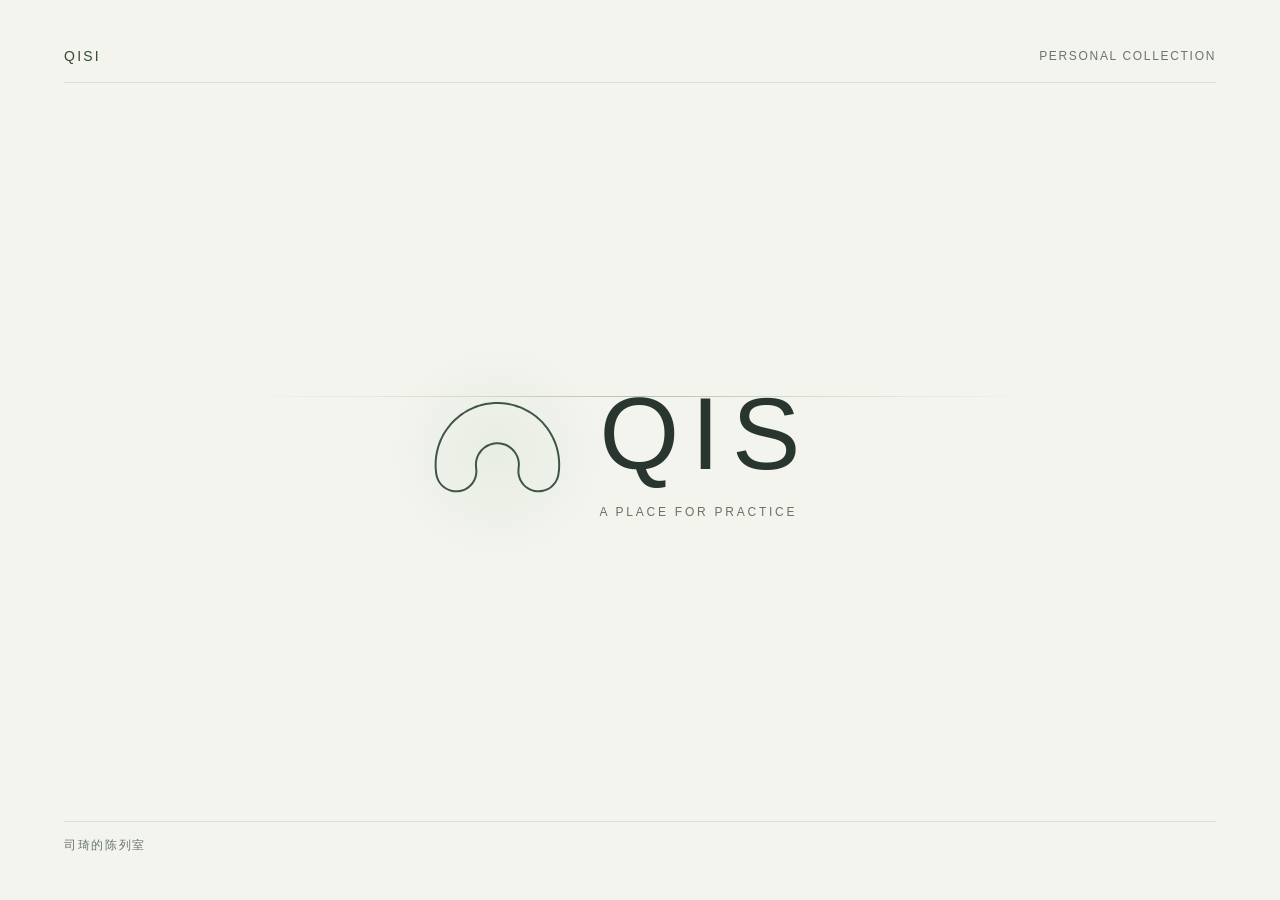
==== commit 8cc13acf: "Publish continuous archive loop and seamless entry lighting" ====
--- a/showroom/index.html
+++ b/showroom/index.html
@@ -1,11 +1,11 @@
-<!doctype html><html lang="zh-CN"><head><meta charset="UTF-8"><meta name="viewport" content="width=device-width,initial-scale=1.0"><meta name="theme-color" content="#f3f4ee"><meta name="description" content="司琦的个人陈列。关于AI、中医与DPT的实践、构想和学习记录。"><title>司琦的陈列室 · QISI</title><link rel="icon" href="data:image/svg+xml,%3Csvg xmlns='http://www.w3.org/2000/svg' viewBox='0 0 64 64'%3E%3Ccircle cx='30' cy='30' r='20' fill='none' stroke='%2328362f' stroke-width='2'/%3E%3Cpath d='m44 44 13 13' stroke='%2328362f' stroke-width='2'/%3E%3C/svg%3E"><style>body{margin:0;background:#f3f4ee}#opening{position:fixed;inset:0;z-index:40;background:#f3f4ee}</style>  <script type="module" crossorigin src="/showroom/assets/index-BJUeZtFM.js"></script>
-  <link rel="stylesheet" crossorigin href="/showroom/assets/index-CdkOKDQF.css">
+<!doctype html><html lang="zh-CN"><head><meta charset="UTF-8"><meta name="viewport" content="width=device-width,initial-scale=1.0"><meta name="theme-color" content="#f3f4ee"><meta name="description" content="司琦的个人陈列。关于AI、中医与DPT的实践、构想和学习记录。"><title>司琦的陈列室 · QISI</title><link rel="icon" href="data:image/svg+xml,%3Csvg xmlns='http://www.w3.org/2000/svg' viewBox='0 0 64 64'%3E%3Ccircle cx='30' cy='30' r='20' fill='none' stroke='%2328362f' stroke-width='2'/%3E%3Cpath d='m44 44 13 13' stroke='%2328362f' stroke-width='2'/%3E%3C/svg%3E"><style>body{margin:0;background:#f3f4ee}#opening{position:fixed;inset:0;z-index:40;background:#f3f4ee}</style>  <script type="module" crossorigin src="/showroom/assets/index-o82J5xvj.js"></script>
+  <link rel="stylesheet" crossorigin href="/showroom/assets/index-Db16vwFA.css">
 </head><body data-phase="opening" data-room="hub"><main id="app"><div id="world" tabindex="-1" aria-label="立体档案环"><div id="entry-glow" aria-hidden="true"></div></div><div id="transition-veil" aria-hidden="true"></div>
  <section id="opening" data-stage="mark" aria-label="个人陈列室开场">
   <div class="opening-grid" aria-hidden="true"></div>
   <div class="opening-top"><strong>QISI</strong><span>PERSONAL COLLECTION</span></div>
   <div class="opening-mark" aria-hidden="true">
-   <span class="opening-symbol-wrap"><svg class="opening-symbol" viewBox="0 0 120 120" fill="none" stroke-linecap="round" data-symbol="archive-ring"><path class="mark-rail" d="M30.35 93.36L29.17 92.24L28.03 91.08L26.94 89.87L25.89 88.62L24.89 87.34L23.94 86.01L23.03 84.66L22.18 83.27L21.38 81.85L20.63 80.40L19.94 78.93L19.30 77.43L18.72 75.91L18.19 74.36L17.73 72.80L17.32 71.23L16.97 69.63L16.68 68.03L16.45 66.42L16.27 64.80L16.16 63.17L16.11 61.54L16.12 59.91L16.19 58.29L16.32 56.66L16.52 55.04L16.77 53.43L17.08 51.83L17.45 50.25L17.88 48.67L18.36 47.12L18.91 45.58L19.51 44.07L20.16 42.58L20.87 41.11L21.64 39.67L22.46 38.26L23.33 36.89L24.25 35.54L25.22 34.23L26.24 32.96L27.30 31.73L28.41 30.53L29.56 29.38L30.76 28.27L31.99 27.21L33.27 26.19L34.58 25.22L35.92 24.30L37.30 23.44L38.71 22.62L40.15 21.86L41.62 21.15L43.11 20.49L44.62 19.89L46.16 19.35L47.72 18.86L49.29 18.44L50.88 18.07L52.48 17.76L54.09 17.51L55.70 17.32L57.33 17.19L58.96 17.12L60.59 17.11L62.21 17.17L63.84 17.28L65.46 17.45L67.07 17.68L68.68 17.98L70.27 18.33L71.84 18.74L73.40 19.21L74.95 19.73L76.47 20.32L77.97 20.96L79.44 21.65L80.89 22.40L82.31 23.20L83.69 24.06L85.05 24.96L86.37 25.91L87.65 26.92L88.90 27.97L90.11 29.06L91.27 30.20L92.39 31.38L93.47 32.61L94.50 33.87L95.48 35.17L96.42 36.50L97.30 37.87L98.14 39.27L98.92 40.70L99.64 42.16L100.31 43.65L100.93 45.16L101.49 46.69L101.99 48.24L102.44 49.80L102.82 51.39L103.15 52.98L103.42 54.59L103.63 56.21L103.78 57.83L103.86 59.46L103.89 61.08L103.86 62.71L103.76 64.34L103.61 65.96L103.39 67.58L103.12 69.18L102.79 70.78L102.39 72.36L101.94 73.93L101.43 75.47L100.87 77.00L100.25 78.51L99.57 79.99L98.84 81.45L98.05 82.87L97.21 84.27L96.32 85.64L95.38 86.97L94.40 88.26L93.36 89.52L92.28 90.74L91.15 91.92L89.98 93.05L88.73 94.10L87.33 94.91L85.79 95.46L84.19 95.73L82.56 95.71L80.96 95.40L79.45 94.82L78.06 93.97L76.84 92.89L75.84 91.61L75.08 90.17L74.58 88.62L74.37 87.00L74.45 85.38L74.82 83.79L75.47 82.30L76.37 80.94L77.49 79.76L78.64 78.62L79.73 77.40L80.73 76.11L81.64 74.76L82.47 73.36L83.21 71.91L83.86 70.41L84.41 68.88L84.86 67.32L85.21 65.72L85.46 64.11L85.61 62.49L85.65 60.86L85.59 59.23L85.43 57.61L85.16 56.01L84.79 54.42L84.32 52.86L83.76 51.33L83.10 49.84L82.34 48.40L81.50 47.00L80.56 45.67L79.55 44.39L78.46 43.19L77.29 42.05L76.05 40.99L74.75 40.01L73.38 39.12L71.97 38.31L70.50 37.60L69.00 36.98L67.45 36.46L65.88 36.03L64.28 35.71L62.67 35.49L61.04 35.37L59.41 35.36L57.79 35.45L56.17 35.64L54.57 35.93L52.99 36.33L51.43 36.82L49.92 37.42L48.44 38.10L47.01 38.88L45.63 39.75L44.31 40.71L43.05 41.74L41.87 42.86L40.75 44.05L39.71 45.30L38.76 46.62L37.89 48.00L37.11 49.43L36.42 50.91L35.83 52.42L35.33 53.98L34.93 55.56L34.64 57.16L34.45 58.78L34.36 60.40L34.37 62.03L34.49 63.66L34.71 65.27L35.03 66.87L35.45 68.44L35.98 69.99L36.59 71.49L37.31 72.96L38.11 74.37L39.01 75.74L39.98 77.04L41.04 78.28L42.18 79.45L43.34 80.59L44.31 81.90L45.02 83.36L45.47 84.92L45.63 86.54L45.51 88.17L45.09 89.74L44.40 91.21L43.46 92.54L42.30 93.69L40.96 94.60L39.47 95.27L37.89 95.65L36.27 95.76L34.65 95.57L33.10 95.09L31.65 94.35L30.35 93.36Z" stroke="currentColor" stroke-width=".55" opacity=".36" pathLength="1"/><path class="mark-glint" d="M34.51 88.82L26.20 97.90M30.90 85.02L21.40 92.86M27.85 80.75L17.35 87.19M25.42 76.09L14.13 81.02M23.66 71.15L11.80 74.46M22.60 66.01L10.40 67.64M22.27 60.77L9.95 60.69M22.66 55.53L10.48 53.75M23.78 50.40L11.97 46.95M25.61 45.48L14.38 40.42M28.09 40.86L17.68 34.28M31.20 36.62L21.80 28.67M34.86 32.86L26.65 23.68M39.01 29.65L32.16 19.41M43.56 27.04L38.20 15.95M48.43 25.08L44.66 13.36M53.53 23.82L51.42 11.70M58.75 23.29L58.35 10.98M64.00 23.48L65.30 11.24M69.17 24.40L72.16 12.45M74.16 26.02L78.78 14.61M78.88 28.33L85.03 17.67M83.23 31.26L90.81 21.56M87.13 34.77L95.98 26.22M90.51 38.79L100.46 31.55M93.29 43.24L104.16 37.45M95.44 48.03L107.00 43.80M96.89 53.08L108.93 50.49M97.64 58.27L109.92 57.38M97.65 63.52L109.93 64.35M96.94 68.72L108.99 71.24M95.51 73.77L107.09 77.94M93.39 78.58L104.28 84.31M90.63 83.04L100.62 90.23M87.27 87.08L96.17 95.59M84.61 89.38L89.29 100.77M82.67 89.49L79.26 101.32M81.07 88.36L71.06 95.52M80.53 86.49L68.23 85.88M81.26 84.69L72.00 76.57M85.70 79.74L75.75 72.48M89.40 73.14L78.02 68.44M91.43 65.86L79.26 63.98M91.69 58.31L79.42 59.35M90.16 50.90L78.49 54.81M86.93 44.07L76.50 50.62M82.17 38.20L73.59 47.02M76.16 33.61L69.91 44.21M69.24 30.57L65.66 42.35M61.80 29.24L61.10 41.54M54.25 29.72L56.48 41.83M47.03 31.96L52.05 43.20M40.55 35.84L48.08 45.58M35.16 41.14L44.77 48.83M31.17 47.56L42.33 52.76M28.82 54.75L40.89 57.17M28.22 62.28L40.52 61.79M29.42 69.74L41.26 66.36M32.35 76.71L43.05 70.63M36.84 82.80L45.80 74.36M39.28 85.57L50.77 81.15M39.34 87.52L51.10 91.19M38.18 89.09L45.12 99.26M36.30 89.60L35.42 101.88" stroke="#aec2a5" stroke-width="3.5" opacity="0"/><path class="mark-files" d="M34.51 88.82L26.20 97.90M30.90 85.02L21.40 92.86M27.85 80.75L17.35 87.19M25.42 76.09L14.13 81.02M23.66 71.15L11.80 74.46M22.60 66.01L10.40 67.64M22.27 60.77L9.95 60.69M22.66 55.53L10.48 53.75M23.78 50.40L11.97 46.95M25.61 45.48L14.38 40.42M28.09 40.86L17.68 34.28M31.20 36.62L21.80 28.67M34.86 32.86L26.65 23.68M39.01 29.65L32.16 19.41M43.56 27.04L38.20 15.95M48.43 25.08L44.66 13.36M53.53 23.82L51.42 11.70M58.75 23.29L58.35 10.98M64.00 23.48L65.30 11.24M69.17 24.40L72.16 12.45M74.16 26.02L78.78 14.61M78.88 28.33L85.03 17.67M83.23 31.26L90.81 21.56M87.13 34.77L95.98 26.22M90.51 38.79L100.46 31.55M93.29 43.24L104.16 37.45M95.44 48.03L107.00 43.80M96.89 53.08L108.93 50.49M97.64 58.27L109.92 57.38M97.65 63.52L109.93 64.35M96.94 68.72L108.99 71.24M95.51 73.77L107.09 77.94M93.39 78.58L104.28 84.31M90.63 83.04L100.62 90.23M87.27 87.08L96.17 95.59M84.61 89.38L89.29 100.77M82.67 89.49L79.26 101.32M81.07 88.36L71.06 95.52M80.53 86.49L68.23 85.88M81.26 84.69L72.00 76.57M85.70 79.74L75.75 72.48M89.40 73.14L78.02 68.44M91.43 65.86L79.26 63.98M91.69 58.31L79.42 59.35M90.16 50.90L78.49 54.81M86.93 44.07L76.50 50.62M82.17 38.20L73.59 47.02M76.16 33.61L69.91 44.21M69.24 30.57L65.66 42.35M61.80 29.24L61.10 41.54M54.25 29.72L56.48 41.83M47.03 31.96L52.05 43.20M40.55 35.84L48.08 45.58M35.16 41.14L44.77 48.83M31.17 47.56L42.33 52.76M28.82 54.75L40.89 57.17M28.22 62.28L40.52 61.79M29.42 69.74L41.26 66.36M32.35 76.71L43.05 70.63M36.84 82.80L45.80 74.36M39.28 85.57L50.77 81.15M39.34 87.52L51.10 91.19M38.18 89.09L45.12 99.26M36.30 89.60L35.42 101.88" stroke="currentColor" stroke-width="1.05" pathLength="1"/></svg></span>
+   <span class="opening-symbol-wrap"><svg class="opening-symbol" viewBox="0 0 120 120" fill="none" stroke-linecap="round" data-symbol="continuous-archive-loop"><path class="mark-loop" d="M31.91 91.66C30.91 90.89 30.06 89.88 29.19 88.93C28.33 87.97 27.51 86.98 26.74 85.95C25.97 84.92 25.24 83.85 24.57 82.76C23.90 81.66 23.27 80.53 22.70 79.38C22.14 78.23 21.62 77.05 21.16 75.85C20.70 74.65 20.30 73.42 19.95 72.18C19.61 70.94 19.32 69.69 19.09 68.42C18.86 67.16 18.69 65.88 18.58 64.60C18.46 63.32 18.41 62.03 18.42 60.74C18.43 59.46 18.50 58.17 18.62 56.89C18.75 55.61 18.94 54.33 19.18 53.07C19.43 51.81 19.73 50.56 20.09 49.32C20.45 48.09 20.87 46.87 21.35 45.68C21.82 44.48 22.35 43.30 22.93 42.16C23.52 41.01 24.15 39.89 24.84 38.80C25.53 37.72 26.27 36.66 27.05 35.64C27.83 34.62 28.67 33.64 29.54 32.70C30.42 31.75 31.34 30.85 32.30 29.99C33.25 29.14 34.26 28.32 35.29 27.56C36.32 26.80 37.40 26.08 38.49 25.41C39.59 24.75 40.73 24.13 41.89 23.57C43.04 23.01 44.23 22.51 45.43 22.06C46.64 21.61 47.87 21.21 49.10 20.87C50.34 20.54 51.61 20.26 52.87 20.04C54.14 19.82 55.42 19.65 56.70 19.55C57.98 19.45 59.27 19.41 60.55 19.42C61.84 19.44 63.13 19.52 64.41 19.65C65.68 19.79 66.96 19.99 68.22 20.24C69.48 20.49 70.73 20.81 71.96 21.18C73.19 21.55 74.41 21.98 75.60 22.46C76.79 22.94 77.97 23.48 79.11 24.07C80.25 24.66 81.37 25.31 82.45 26.00C83.53 26.69 84.58 27.44 85.59 28.23C86.61 29.02 87.59 29.86 88.52 30.74C89.46 31.63 90.35 32.55 91.20 33.52C92.05 34.48 92.86 35.49 93.62 36.53C94.37 37.57 95.08 38.65 95.74 39.75C96.40 40.85 97.00 41.99 97.56 43.15C98.11 44.31 98.61 45.51 99.05 46.71C99.49 47.92 99.88 49.15 100.20 50.39C100.53 51.63 100.80 52.90 101.01 54.16C101.23 55.43 101.38 56.71 101.47 58.00C101.56 59.28 101.60 60.57 101.57 61.85C101.54 63.14 101.46 64.43 101.31 65.70C101.17 66.98 100.96 68.25 100.70 69.51C100.44 70.77 100.11 72.02 99.74 73.25C99.36 74.47 98.92 75.69 98.43 76.88C97.94 78.06 97.39 79.23 96.79 80.37C96.19 81.51 95.54 82.62 94.84 83.70C94.14 84.77 93.38 85.82 92.59 86.83C91.79 87.84 90.94 88.82 90.05 89.74C89.16 90.66 88.28 91.68 87.22 92.36C86.16 93.03 84.91 93.60 83.68 93.81C82.45 94.02 81.06 93.94 79.86 93.59C78.66 93.25 77.44 92.57 76.51 91.75C75.58 90.92 74.76 89.78 74.28 88.63C73.80 87.48 73.56 86.10 73.62 84.86C73.68 83.62 74.07 82.28 74.65 81.18C75.24 80.07 76.29 79.22 77.12 78.24C77.96 77.26 78.88 76.35 79.64 75.32C80.39 74.28 81.07 73.17 81.65 72.03C82.23 70.89 82.73 69.69 83.12 68.47C83.52 67.25 83.82 65.98 84.01 64.71C84.21 63.45 84.31 62.15 84.30 60.87C84.29 59.59 84.18 58.29 83.97 57.03C83.76 55.76 83.45 54.50 83.04 53.29C82.64 52.07 82.13 50.87 81.53 49.74C80.94 48.60 80.25 47.50 79.48 46.48C78.72 45.45 77.86 44.47 76.94 43.58C76.02 42.68 75.02 41.85 73.97 41.12C72.92 40.38 71.80 39.72 70.65 39.16C69.50 38.60 68.29 38.12 67.06 37.75C65.84 37.38 64.56 37.10 63.29 36.92C62.03 36.75 60.73 36.68 59.45 36.71C58.16 36.74 56.87 36.87 55.61 37.10C54.35 37.33 53.09 37.67 51.89 38.09C50.68 38.52 49.49 39.05 48.36 39.67C47.24 40.28 46.15 40.99 45.14 41.78C44.12 42.56 43.16 43.43 42.28 44.37C41.41 45.30 40.59 46.32 39.88 47.38C39.16 48.44 38.52 49.57 37.98 50.73C37.43 51.89 36.98 53.11 36.63 54.35C36.28 55.58 36.02 56.85 35.87 58.13C35.72 59.40 35.67 60.70 35.72 61.98C35.77 63.26 35.93 64.55 36.18 65.81C36.43 67.06 36.79 68.31 37.24 69.51C37.69 70.71 38.24 71.89 38.87 73.01C39.51 74.12 40.24 75.20 41.04 76.20C41.84 77.20 42.88 78.01 43.68 79.01C44.47 80.00 45.37 81.02 45.81 82.18C46.26 83.34 46.46 84.73 46.36 85.97C46.27 87.21 45.85 88.55 45.22 89.62C44.60 90.70 43.65 91.73 42.62 92.43C41.59 93.13 40.29 93.64 39.06 93.83C37.83 94.02 36.43 93.92 35.24 93.56C34.05 93.20 32.92 92.43 31.91 91.66Z" stroke="currentColor" stroke-width="1.7"/></svg></span>
    <div class="opening-word">QISI<small>A PLACE FOR PRACTICE</small></div>
   </div>
   <div class="opening-scan" aria-hidden="true"></div>
--- a/showroom/assets/index-Db16vwFA.css
+++ b/showroom/assets/index-Db16vwFA.css
@@ -0,0 +1 @@
+:root{font-family:PingFang SC,Hiragino Sans GB,Microsoft YaHei,sans-serif;font-synthesis:none;color:#273b33;background:#b3bfb7;--ink:#273b33;--muted:#627367;--line:#52645140;--accent:#657a62}*{box-sizing:border-box}body{margin:0;overflow:hidden}button,input,a{-webkit-tap-highlight-color:transparent}button{font:inherit;color:inherit;border:0;background:none;cursor:pointer}button:disabled{opacity:.4;cursor:default}button:focus-visible,input:focus-visible{outline:2px solid #8c7552;outline-offset:5px}button:hover:not(:disabled){color:#111f19}.sr-only{position:absolute;width:1px;height:1px;padding:0;margin:-1px;overflow:hidden;clip:rect(0,0,0,0);white-space:nowrap;border:0}#app,#world,#interface{position:fixed;inset:0}#world{transition:filter .5s}#world canvas{display:block;touch-action:none}#interface{pointer-events:none;transition:opacity .3s}#interface button,#interface input{pointer-events:auto}.masthead{position:absolute;left:34px;right:34px;top:28px;display:flex;justify-content:space-between;align-items:center;z-index:4}.location{display:flex;gap:16px;align-items:center;background:#f2f1e9d9;padding:13px 19px 13px 12px;border:1px solid #fff7;-webkit-backdrop-filter:blur(12px);backdrop-filter:blur(12px)}.location h1{font-size:17px;font-weight:500;margin:4px 0 0;letter-spacing:.09em}.eyebrow{font-size:12px;letter-spacing:.12em;line-height:1.7}.location .eyebrow{font-size:12px;color:#69766b;letter-spacing:.11em}.header-actions{display:flex;align-items:center;gap:10px;background:#f2f1e9c9;padding:7px 9px 7px 17px;border:1px solid #fff7;-webkit-backdrop-filter:blur(12px);backdrop-filter:blur(12px)}.sample-note{font-size:13px;letter-spacing:.08em;color:#697569;margin-right:6px}.icon-button{width:34px;height:34px;display:grid;place-items:center}.icon-button svg,.close-reader svg{width:20px;height:20px;fill:none;stroke:currentColor;stroke-width:1.3}#gallery-labels{position:absolute;inset:0;pointer-events:none;touch-action:none}.gallery-label{position:absolute;transform:translate(-50%);padding:9px 13px 10px;width:190px;text-align:center;pointer-events:auto!important;background:#ecebdfd6;border:1px solid #fff7;box-shadow:0 3px 14px #253b2a0a;transition:background .2s,color .2s;touch-action:none}.gallery-label strong{display:block;font-size:14px;line-height:1.55;font-weight:500;letter-spacing:.025em}.gallery-label small{display:block;font-size:12px;line-height:1.5;letter-spacing:.04em;margin-top:4px;color:#6c7569}.gallery-label .label-number{font-size:12px;letter-spacing:.06em;display:block;color:#697465;margin-bottom:3px}.gallery-label.room-label{width:176px;padding:12px 16px}.gallery-label.room-label strong{font-size:16px;letter-spacing:.08em}.gallery-label.is-hover,.gallery-label:hover,.gallery-label:focus-visible{background:#f5f3e6f5;border-color:#9b8e6a;color:#263e2c}.collection-control{position:absolute;left:50%;bottom:34px;transform:translate(-50%);width:290px;background:#eff0e5dd;border:1px solid #fff6;padding:15px 23px 12px;-webkit-backdrop-filter:blur(14px);backdrop-filter:blur(14px);pointer-events:auto}.collection-caption{display:flex;align-items:center;justify-content:space-between;font-size:13px;line-height:1.5}.collection-caption b{font-size:12px;margin-left:6px;font-weight:400;color:#73806d}.collection-caption #scroll-count{font-size:12px;letter-spacing:.08em;font-variant-numeric:tabular-nums}#collection-scroll{display:block;width:100%;height:24px;appearance:none;background:transparent;margin:6px 0;cursor:ew-resize}#collection-scroll::-webkit-slider-runnable-track{height:2px;background:linear-gradient(to right,#7b886e var(--progress,0%),#c3cbb9 var(--progress,0%))}#collection-scroll::-webkit-slider-thumb{appearance:none;width:33px;height:7px;border-radius:0;background:#596d51;border:1px solid #f4f5e8;margin-top:-2.5px}#collection-scroll::-moz-range-track{height:2px;background:#b7c2ac}#collection-scroll::-moz-range-thumb{width:33px;height:7px;border:0;border-radius:0;background:#596d51}.collection-hint{font-size:12px;color:#76816e;text-align:center;letter-spacing:.03em}.hub-hint{position:absolute;bottom:49px;left:50%;transform:translate(-50%);font-size:14px;letter-spacing:.06em;background:#eff0e7dc;padding:14px 23px;border:1px solid #fff8;white-space:nowrap}.signature{position:absolute;bottom:31px;left:35px;font-size:12px;letter-spacing:.12em;color:#52614f}.signature span{margin:0 7px;color:#7f8e77}body[data-phase=entry] #interface,body[data-phase=intro] #interface{display:none}body[data-phase=transition] #interface{opacity:0;pointer-events:none}body[data-phase=transition] #interface button,body.is-reading #interface button{pointer-events:none!important}body[data-phase=room] #house-button{display:none}#loading{position:fixed;left:50%;top:76%;transform:translate(-50%,-50%);display:flex;gap:15px;align-items:center;z-index:20}.loading-orbit{display:block;width:22px;height:22px;border:1px solid #536b5038;border-top-color:#536b50;border-radius:50%;animation:spin 1.6s linear infinite}#loading.is-error{background:#eff0e8f5;padding:18px 22px;border:1px solid #fff9}#loading.is-error .loading-orbit{display:none}#retry-button{font-size:14px;text-decoration:underline;text-underline-offset:4px}#transition-veil{position:fixed;inset:0;background:radial-gradient(ellipse,#e1e8dc 10%,#aebfb1);opacity:0;pointer-events:none;z-index:8}body.is-reading #world{filter:blur(7px) saturate(.72)}body.is-reading #interface{opacity:.2}dialog{padding:0;border:1px solid #fff9;background:#ecece2f7;color:var(--ink);box-shadow:0 24px 120px #1d33284d}dialog::backdrop{background:#91a5932d}.intro-dialog{position:fixed;left:auto;right:7vw;top:auto;bottom:10vh;margin:0;width:390px;padding:30px 30px 24px}.intro-dialog::backdrop{background:#8b9d8f15}.intro-dialog h2{font-size:27px;font-weight:400;letter-spacing:.08em;line-height:1.4;margin:20px 0 16px}.intro-dialog>p{font-size:16px;line-height:1.9;margin:0 0 23px;color:#566553}.intro-instructions{display:grid;grid-template-columns:22px 1fr;gap:8px 11px;border-top:1px solid var(--line);padding-top:20px}.intro-instructions span{font-size:12px;color:#919980;line-height:26px}.intro-instructions p{font-size:14px;line-height:26px;margin:0}.intro-dialog small{display:block;font-size:12px;color:#7c846f;margin-top:16px}.intro-bottom{display:flex;align-items:center;justify-content:space-between;border-top:1px solid var(--line);margin-top:22px;padding-top:18px}.text-button{font-size:14px;padding:7px 0}.primary-button{font-size:14px;color:#f1f2e5;background:#536c50;padding:13px 17px}.primary-button:hover:not(:disabled){background:#3d583b;color:#fff}.primary-button span{margin-left:17px}.reader-panel{width:min(790px,88vw);height:min(830px,88vh);max-height:92vh;overflow:hidden}.reader::backdrop{background:#c4d0bd73;-webkit-backdrop-filter:blur(2px);backdrop-filter:blur(2px)}.reader-scroll{height:100%;overflow-y:auto;overscroll-behavior:contain;padding:58px 60px 42px;scrollbar-width:thin;scrollbar-color:#a9b99a transparent}.close-reader{position:absolute;right:15px;top:15px;width:33px;height:33px;display:grid;place-items:center;background:#ecece2;z-index:2}.reader-meta{display:flex;justify-content:space-between;gap:14px;color:#728067;font-size:12px;line-height:1.8}.reader h2{font-size:30px;line-height:1.55;letter-spacing:.05em;font-weight:400;margin:19px 0 14px}.reader #reader-summary{font-size:16px;line-height:1.9;color:#56664e}.reader #reader-themes{display:flex;gap:8px;margin:21px 0 26px}.reader #reader-themes span{font-size:12px;padding:5px 8px;border:1px solid #b8c3ac}.reader img{width:100%;display:block;border:1px solid #c7d1bb}.reader #reader-body h3{font-size:18px;font-weight:500;margin:30px 0 10px}.reader #reader-body p{font-size:16px;line-height:2;color:#4f6047}.reader-colophon{font-size:12px;color:#879078;margin-top:30px;padding-top:22px;border-top:1px solid var(--line);line-height:1.8}@keyframes spin{to{transform:rotate(360deg)}}@media(prefers-reduced-motion:reduce){*,*:before,*:after{animation:none!important;transition:none!important}}@media(max-height:760px){.masthead{top:22px;left:27px;right:27px}.location{padding:9px 15px 9px 9px}.collection-control{bottom:22px;padding-top:10px;padding-bottom:8px}.signature{bottom:27px}.gallery-label{width:172px;padding:7px 9px}.gallery-label strong{font-size:14px}.gallery-label small{font-size:12px}.intro-dialog{bottom:7vh;right:5vw;padding:25px;width:360px}.reader-scroll{padding:48px 48px 36px}}@media(max-width:950px){.signature{display:none}.gallery-label,.gallery-label.room-label{width:150px}.location h1{font-size:15px}.sample-note{display:none}.reader-scroll{padding:45px 30px 30px}}@media(max-width:650px){.masthead{left:15px;right:15px;top:15px}.location{gap:7px;padding:8px}.location .eyebrow{font-size:12px}.header-actions{gap:0;padding:7px}.intro-dialog{left:5vw;right:5vw;bottom:7vh;width:auto}.gallery-label,.gallery-label.room-label{width:115px}.gallery-label small{display:none}.gallery-label strong,.gallery-label.room-label strong{font-size:14px}.collection-control{width:270px}.reader-panel{width:94vw}.reader h2{font-size:26px}.reader-meta{flex-wrap:wrap}.hub-hint{font-size:13px}}.gallery-label{background:transparent;border:0;box-shadow:none;text-shadow:0 1px 9px #f1f0df,0 0 3px #f1f0df}.gallery-label:before{content:"";display:block;width:22px;height:1px;background:#7b876d;margin:0 auto 7px;transition:width .18s}.gallery-label .label-number{margin-bottom:3px;font-size:12px}.gallery-label.is-hover,.gallery-label:hover,.gallery-label:focus-visible{background:#f0f0e4b5;border:0}.gallery-label.is-hover:before,.gallery-label:hover:before{width:44px}.gallery-label.room-label{padding:7px 12px}.gallery-label.room-label .label-number,.signature{display:none}body:has(#house-button:focus-visible) #world:after{content:"";position:absolute;left:28%;top:24%;width:47%;height:48%;border:1px solid #e7e0b799;box-shadow:0 0 45px #e9e4c222;pointer-events:none}.gallery-label{color:#26392e;text-shadow:0 1px 2px #f0efdf}.gallery-label small,.gallery-label .label-number{color:#4c5b46}.gallery-label{width:154px;padding:6px 9px 7px;background:#eeeedeeb;border-bottom:1px solid #8b927466;text-shadow:none}.gallery-label:before{display:none}.gallery-label:not(.room-label) small{display:none}.gallery-label .label-number{font-size:11px;line-height:1.4;margin-bottom:1px}.gallery-label strong{font-size:14px;line-height:1.6}.gallery-label.room-label{width:162px;padding:7px 10px}.gallery-label.room-label small{font-size:11px;margin-top:1px}.gallery-label.is-hover,.gallery-label:hover,.gallery-label:focus-visible{background:#f5f4e8;border-bottom:1px solid #8b7953}@media(max-width:650px){.gallery-label,.gallery-label.room-label{width:110px}}:root{color:var(--ink);--ink:#34443b;--theme-light:#eef2e6}.masthead{left:42px;right:42px;top:32px}.location,.header-actions{background:none;border:0;-webkit-backdrop-filter:none;backdrop-filter:none;padding:0}.location{gap:18px}.location h1{font-size:17px;letter-spacing:.14em}.location .eyebrow{font-size:10px;letter-spacing:.16em}.sample-note{font-size:12px;letter-spacing:.13em;opacity:.7}.eyebrow{font-size:11px;letter-spacing:.16em}.hub-hint{background:none;border:0;font-size:13px;letter-spacing:.14em}.gallery-label{width:158px;padding:8px 8px 10px;background:#edf0e4d9}.gallery-label strong{font-size:16px}.gallery-label small{font-size:10px;letter-spacing:.1em}.activation{position:absolute;left:50%;bottom:10vh;transform:translate(-50%);display:flex;flex-direction:column;align-items:center;gap:12px;font-size:13px;letter-spacing:.12em;padding:12px 20px}.activation-mark{font-size:30px;line-height:1;font-weight:300;transition:transform .35s}.activation:hover .activation-mark{transform:scale(1.16)}.archive-heading{position:absolute;top:133px;left:48px;display:flex;gap:25px;align-items:center}.archive-heading .eyebrow{font-size:12px;letter-spacing:.18em}.browse-count{font-size:11px;letter-spacing:.14em;font-variant-numeric:tabular-nums;opacity:.64}.selection-line{position:absolute;left:48px;top:169px;width:180px;height:1px;background:var(--ink);opacity:.36}.focus-information{position:absolute;left:48px;bottom:87px;width:370px}.focus-information h2{font-size:27px;line-height:1.7;font-weight:400;letter-spacing:.07em;margin:9px 0 12px;transition:opacity .12s}.focus-information>span:last-child{font-size:11px;letter-spacing:.13em;opacity:.66}.focus-rule{position:absolute;left:0;top:35px;height:25px;width:240px;background:var(--ink);opacity:0;transition:opacity .1s}.is-moving .focus-information h2{opacity:0}.is-moving .focus-rule{opacity:.7}.read-file{position:absolute;right:50px;bottom:93px;text-align:left;min-width:211px;padding:8px 0 0;border-top:1px solid #5b6d514d}.read-file strong{display:block;font:400 35px/1.7 Arial,sans-serif;letter-spacing:.025em}.read-file .access{display:block;font-size:12px;letter-spacing:.18em;margin-top:13px}.read-file .access span{float:right;font-size:19px;line-height:15px}.read-file:hover .access{text-decoration:underline;text-underline-offset:5px}.read-file:disabled{opacity:.62}.read-file:disabled .access{visibility:hidden}.dial-hint{position:absolute;left:50%;bottom:31px;transform:translate(-50%);text-align:center}.dial-hint p{font-size:11px;letter-spacing:.1em;opacity:.65;margin:12px 0 0}#dial-ticks{display:flex;justify-content:center;gap:16px;align-items:center;height:10px}#dial-ticks i{display:block;width:1px;height:5px;background:var(--ink);opacity:.3;transition:height .2s,opacity .2s}#dial-ticks i.current{height:10px;opacity:1}body[data-phase=engaging] #interface,body[data-phase=extracting] #interface,body[data-phase=returning] #interface{opacity:0;pointer-events:none}body[data-phase=engaging] #interface button,body[data-phase=extracting] #interface button,body[data-phase=returning] #interface button{pointer-events:none!important}body:not([data-phase=entry]):not([data-phase=intro]) #house-button{display:none}body[data-phase=reading] #interface .masthead{opacity:.45}body[data-phase=reading] #interface button{pointer-events:none!important}#loading.is-error #loading-text{position:static;width:auto;height:auto;clip:auto;overflow:visible;white-space:normal}dialog{border:0}dialog::backdrop{background:#91a59318}.reader-panel{position:fixed;top:10vh;right:4.5vw;bottom:auto;left:auto;margin:0;width:43vw;max-width:720px;height:82vh;max-height:90vh;background:#eff1e8ed;border-top:1px solid #a4ae9844;box-shadow:0 18px 90px #3c503c0c;animation:readerIn .45s both}.reader::backdrop{background:#c9d7bd08;-webkit-backdrop-filter:none;backdrop-filter:none}.reader-scroll{padding:48px 45px 40px}.reader-meta{font-size:10px;letter-spacing:.08em}.reader h2{font-size:28px}.reader #reader-summary,.reader #reader-body p{font-size:15px;line-height:1.95}.reader #reader-body h3{font-size:17px}.reader #reader-themes span,.reader-colophon{font-size:11px}.sr-only:focus-within:not(#house-button):not(#hub-table-button){clip:auto;width:auto;height:auto;background:#f2f3e5;padding:10px;bottom:20px;left:40px;top:auto;z-index:30;white-space:normal}#file-accessibility button{display:block;padding:7px}#file-accessibility button:not(:focus){display:none}@keyframes readerIn{0%{opacity:0;transform:translate(12px)}to{opacity:1;transform:none}}@media(max-height:760px){.masthead{top:22px}.archive-heading{top:102px}.selection-line{top:135px}.focus-information{bottom:60px}.focus-information h2{font-size:24px}.read-file{bottom:67px}.dial-hint{bottom:23px}.reader-panel{top:8vh;height:85vh}.reader-scroll{padding:38px 32px}.reader h2{font-size:25px}}@media(max-width:1000px){.masthead{left:25px;right:25px}.archive-heading,.selection-line,.focus-information{left:30px}.focus-information{width:280px}.focus-information h2{font-size:21px}.read-file{right:30px;min-width:160px}.read-file strong{font-size:28px}.reader-panel{width:47vw;right:2vw}.reader-scroll{padding:40px 25px}.sample-note{display:none}.gallery-label{width:145px}}@media(max-width:650px){.masthead{top:20px;left:15px;right:15px}.location{gap:5px}.location h1{font-size:14px}.location .eyebrow{font-size:9px}.header-actions{gap:1px}.gallery-label{width:112px}.gallery-label strong{font-size:13px}.gallery-label small{font-size:8px}.archive-heading{left:20px;top:102px}.selection-line{left:20px;top:135px;width:120px}.focus-information{left:20px;bottom:135px;width:230px}.focus-information h2{font-size:20px}.read-file{left:20px;right:auto;bottom:49px;min-width:180px;display:grid;grid-template-columns:1fr auto;column-gap:25px}.read-file strong{grid-row:2;line-height:1.3;font-size:26px}.read-file .access{grid-column:2;grid-row:2;margin:0;align-self:center}.read-file .access span{float:none;margin-left:10px}.dial-hint{left:auto;right:20px;transform:none;bottom:36px}.dial-hint p{display:none}.reader-panel{width:92vw;right:4vw;top:30vh;height:66vh;background:#f0f2e8f5}.reader-scroll{padding:42px 25px}.activation{bottom:15vh;white-space:nowrap}}.gallery-label.room-label{width:144px;font-size:14px;background:#eeeae0e6;border-bottom:1px solid #938b7966}.gallery-label.room-label small{font-size:12px;letter-spacing:.03em}@media(max-width:1100px){.gallery-label.room-label{width:124px}.gallery-label.room-label strong{font-size:14px}.gallery-label.room-label small{display:none}}.masthead .eyebrow{color:inherit;opacity:.8}.masthead{color:#26352d}.sample-note{opacity:.85}@media(max-width:650px){body[data-room=hub] #gallery-labels{display:flex;gap:8px;justify-content:center;align-items:flex-end;padding:0 12px 100px}body[data-room=hub] .gallery-label.room-label{position:static;transform:none;width:calc((100vw - 40px)/3);padding:12px 4px}body[data-room=hub] .gallery-label.room-label strong{font-size:13px;white-space:nowrap}.masthead .eyebrow{font-size:11px}}.masthead .location,.masthead .header-actions{background:#f0efe7d9;-webkit-backdrop-filter:blur(10px);backdrop-filter:blur(10px);padding:9px 12px;border-radius:2px}body:is([data-phase=browsing],[data-phase=reading],[data-phase=extracting],[data-phase=returning]) #interface{color:#efefe7;--ink:#efefe7}body:is([data-phase=browsing],[data-phase=reading]) .location,body:is([data-phase=browsing],[data-phase=reading]) .header-actions{background:none;border:0;box-shadow:none;-webkit-backdrop-filter:none;backdrop-filter:none}body:is([data-phase=browsing],[data-phase=reading]) .location .eyebrow{color:#d5d9d0}body:is([data-phase=browsing],[data-phase=reading]) button{color:inherit}body:is([data-phase=browsing],[data-phase=reading]) .read-file{border-color:#e5e9db55}body:is([data-phase=browsing],[data-phase=reading]) button:hover{color:#fff}body[data-phase=browsing] #file-accessibility button:focus{color:#253a32}body:is([data-phase=browsing],[data-phase=reading]) .masthead{color:#efefe7}body:is([data-phase=browsing],[data-phase=reading]) .location .eyebrow{color:inherit}body:is([data-phase=browsing],[data-phase=extracting],[data-phase=reading],[data-phase=returning]){--ink:#34423c;color:var(--ink)}body[data-room=tcm]{--archive-ink:#534c40}body[data-room=dpt]{--archive-ink:#35483e}body[data-room=ai]{--archive-ink:#34423c}body[data-phase=browsing] .masthead,body[data-phase=extracting] .masthead,body[data-phase=reading] .masthead,body[data-phase=returning] .masthead{color:var(--archive-ink);text-shadow:none}body[data-phase=browsing] .location,body[data-phase=browsing] .header-actions{background:none;border:0;box-shadow:none;-webkit-backdrop-filter:none;backdrop-filter:none}.masthead .eyebrow{font-size:12px}.masthead h1{font-size:16px}.header-actions{gap:14px}#archive-interface{color:var(--archive-ink);text-shadow:none;pointer-events:none}#archive-interface .archive-heading{position:absolute;top:110px;left:36px;right:auto;display:block;font-size:13px;letter-spacing:.1em}#archive-interface .archive-details{position:absolute;left:71%;right:5%;top:43%;transform:translateY(-18%);pointer-events:auto;display:flex;flex-direction:column;gap:25px}#focus-number{font-size:17px;line-height:1.4;font-weight:500;letter-spacing:.12em;font-variant-numeric:tabular-nums}#archive-interface .focus-information{position:static;inset:auto;width:auto;max-width:none;transform:none;opacity:1;color:inherit}#focus-badge{display:block;min-height:0;font-size:12px;line-height:1.6;letter-spacing:.08em;color:inherit;opacity:.66}#focus-badge:empty,#focus-meta:empty{display:none}#archive-interface #focus-title{font-size:clamp(23px,2.1vw,34px);line-height:1.45;font-weight:500;letter-spacing:.055em;margin:10px 0 16px;white-space:normal;overflow-wrap:anywhere}#focus-meta{font-size:13px;letter-spacing:.04em;line-height:1.6;color:inherit;opacity:.66}#archive-interface .read-file{position:static;inset:auto;transform:none;display:flex;width:100%;min-height:52px;padding:14px 0;border:0;border-top:1px solid #77857855;background:none;box-shadow:none;color:inherit;opacity:1}#archive-interface .read-file .access{display:flex;justify-content:space-between;width:100%;font-size:14px;letter-spacing:.08em;margin:0;gap:18px}#archive-interface .read-file:disabled{opacity:.35;cursor:default}#archive-interface .read-file:hover:not(:disabled){background:none;color:#13251b;transform:none}#archive-interface .dial-hint{position:absolute;left:36px;right:auto;bottom:30px;color:inherit;opacity:.72;text-align:left}#archive-interface .dial-hint p{font-size:12px;letter-spacing:.09em;margin:12px 0 0}#dial-ticks{display:block!important;width:160px;height:1px;position:relative;background:#81908045}#dial-ticks:after{content:"";position:absolute;left:calc(var(--progress,0) * 150px);top:-2px;width:10px;height:5px;background:#637369}.reader-panel{background:#f7f8f2f2;color:#34423c;border:1px solid #cbd1c866;box-shadow:0 14px 55px #29342612;width:min(36vw,540px);right:4vw;top:15vh;bottom:5vh;max-height:80vh;border-radius:2px}.reader::backdrop{background:transparent;-webkit-backdrop-filter:none;backdrop-filter:none}.reader .reader-scroll{padding:38px 34px 40px}.reader h2{font-size:28px;line-height:1.4}.reader h3{font-size:18px}.reader p{font-size:16px;line-height:1.8}.reader .reader-meta,.reader #reader-themes,.reader .reader-colophon{font-size:12px;line-height:1.6}.reader.is-empty .reader-panel{top:42%;bottom:auto;height:auto;min-height:170px;background:transparent;border:0;box-shadow:none}.reader.is-empty .reader-scroll{padding:24px 30px}.reader.is-empty .reader-meta,.reader.is-empty #reader-themes,.reader.is-empty .reader-colophon{display:none}.reader.is-empty h2{font-size:23px;letter-spacing:.1em}.reader.is-empty #reader-summary{font-size:16px;margin-bottom:0}@media(max-width:759px){.masthead{padding:22px 20px}.masthead h1{font-size:14px}.masthead .eyebrow{font-size:12px}.header-actions{gap:4px}.header-actions .sample-note{display:none}#archive-interface .archive-heading{top:104px;left:24px;font-size:12px}#archive-interface .archive-details{inset:auto 26px 45px;transform:none;gap:8px;padding-top:14px;border-top:1px solid #6e7f7033}#archive-interface #focus-number{font-size:14px}#archive-interface #focus-title{font-size:24px;margin:6px 0 8px}#archive-interface .read-file{border-top:0;min-height:44px;padding:10px 0;margin-top:4px}#archive-interface .dial-hint{bottom:18px;left:26px;right:26px;display:flex;justify-content:space-between;align-items:center;gap:20px}#archive-interface .dial-hint p{margin:0;font-size:12px}#dial-ticks{width:90px}#dial-ticks:after{left:calc(var(--progress,0) * 80px)}.reader-panel{inset:54% 18px 18px;width:auto;max-width:none;max-height:44%}.reader .reader-scroll{padding:34px 24px}.reader h2{font-size:24px}.reader.is-empty .reader-panel{top:auto;bottom:50px;min-height:130px}.reader.is-empty .reader-scroll{padding:26px 24px}}body{--archive-paper:#f1f4f7}body[data-room=tcm]{--archive-paper:#f1f4ec}body[data-room=dpt]{--archive-paper:#f4f0f8}#world:after{content:"";position:absolute;inset:0;background:linear-gradient(90deg,transparent 51%,color-mix(in srgb,var(--archive-paper) 82%,transparent) 73%,var(--archive-paper) 93%);pointer-events:none}#interface{-webkit-user-select:none;user-select:none}.reader-panel{-webkit-user-select:text;user-select:text}@media(max-width:759px){#world:after{background:linear-gradient(180deg,transparent 40%,color-mix(in srgb,var(--archive-paper) 82%,transparent) 62%,var(--archive-paper) 76%)}#archive-interface .archive-details{bottom:51px}#archive-interface #focus-title{margin-bottom:8px}.reader.is-empty .reader-panel{background:var(--archive-paper)}}#archive-interface .dial-hint{transform:none}#archive-interface.is-moving .focus-information h2{opacity:1}#archive-interface .read-file:disabled .access{visibility:visible}.reader #reader-summary,.reader #reader-body p{font-size:16px;line-height:1.85}.reader #reader-body h3{font-size:18px}.reader .reader-meta,.reader #reader-themes span,.reader .reader-colophon{font-size:12px}@media(max-width:759px){.reader:not(.is-empty) .reader-panel{top:60%;max-height:38%}}#activate-button.console-control{position:absolute;transform:translate(-50%,-50%);padding:0;border:0;border-radius:48%;background:transparent;touch-action:none;cursor:ew-resize;outline:none}#activate-button.console-control span{position:absolute;top:100%;left:50%;transform:translate(-50%);white-space:nowrap;font-size:14px;line-height:1.7;color:var(--ink);background:#f1f1e9eb;padding:8px 12px;border-radius:2px;opacity:0;pointer-events:none}#activate-button.console-control:focus-visible{outline:1px solid #72877788;outline-offset:3px}#activate-button.console-control:focus-visible span{opacity:1}body[data-phase=theme-picking]{color:#34423c;--ink:#34423c}body[data-phase=theme-picking] .masthead{color:#34423c}body[data-phase=theme-picking] #gallery-labels{display:block;padding:0}body[data-phase=theme-picking] .gallery-label.room-label{position:absolute;transform:translate(-50%);width:150px;padding:10px 5px;background:none;border:0;text-shadow:none}body[data-phase=theme-picking] .gallery-label.room-label strong{font-size:14px;font-weight:400;letter-spacing:.08em}body[data-phase=theme-picking] .gallery-label.room-label small{display:none}body[data-phase=theme-picking] .gallery-label.room-label:hover,body[data-phase=theme-picking] .gallery-label.room-label:focus-visible{background:#f2f4ed99}@media(max-width:759px){#activate-button.console-control span{font-size:12px;white-space:normal;width:230px}body[data-phase=theme-picking] .gallery-label.room-label{width:108px}}.reader:not(.is-empty) .reader-meta{padding-right:42px;flex-wrap:wrap;row-gap:4px}body[data-room=hub][data-phase=hub-table] #gallery-labels{display:block;padding:0}body[data-room=hub][data-phase=hub-table] .gallery-label.room-label{position:absolute;transform:translate(-50%);width:136px;padding:7px 4px;background:none;border:0;text-shadow:0 1px 8px #fff}body[data-room=hub][data-phase=hub-table] .gallery-label.room-label strong{font-size:13px;font-weight:400;letter-spacing:.04em}body[data-room=hub][data-phase=hub-table] .gallery-label.room-label:hover,body[data-room=hub][data-phase=hub-table] .gallery-label.room-label:focus-visible{background:#f7f8f1b8}#house-preview{position:absolute;inset:0;color:#34443b;pointer-events:none}.house-details{position:absolute;left:68%;right:7%;top:43%;transform:translateY(-25%);padding:24px 0;max-width:340px;text-shadow:0 1px 14px #f8f8f2}.house-details .eyebrow{font-size:11px;opacity:.62;letter-spacing:.15em}.house-details h2{font-size:30px;line-height:1.45;font-weight:500;letter-spacing:.06em;margin:15px 0}.house-details p{font-size:15px;line-height:1.9;margin:0 0 26px;max-width:290px}#confirm-house{display:flex;justify-content:space-between;align-items:center;min-height:48px;width:100%;padding:13px 0;border-top:1px solid #6e7f7055;font-size:14px;letter-spacing:.08em}#confirm-house span{font-size:21px}#confirm-house:disabled{opacity:.35}.house-navigation{position:absolute;bottom:34px;left:50%;transform:translate(-50%);display:flex;align-items:center;gap:17px;white-space:nowrap;font-size:12px;letter-spacing:.08em}.house-navigation button{width:42px;height:42px;font-size:19px}.house-navigation small{font-size:12px;opacity:.64;margin-left:10px}body:is([data-phase=house-opening],[data-phase=house-closing],[data-phase=fog-transition]) #interface{opacity:0;pointer-events:none}body:is([data-phase=house-opening],[data-phase=house-closing],[data-phase=fog-transition]) #interface button{pointer-events:none!important}@media(max-aspect-ratio:5/4){.house-details{inset:auto 26px 99px;transform:none;max-width:none;padding:0}.house-details h2{font-size:26px;margin:8px 0}.house-details p{font-size:14px;margin-bottom:12px;max-width:none}.house-navigation{bottom:30px}.house-navigation small{display:none}#house-preview{background:linear-gradient(180deg,transparent 57%,#f0f2ebd9 76%,#f0f2ebf5 100%)}body[data-room=hub][data-phase=hub-table] .gallery-label.room-label{width:100px}.masthead{padding:0}}@media(max-aspect-ratio:5/4){body[data-room=hub][data-phase=hub-table] .gallery-label.room-label{width:88px;padding:6px 1px}body[data-room=hub][data-phase=hub-table] .gallery-label.room-label strong{font-size:12px;white-space:nowrap}}#read-file,#confirm-house{position:absolute!important;width:1px!important;height:1px!important;min-width:0!important;min-height:0!important;padding:0!important;margin:-1px!important;overflow:hidden!important;clip-path:inset(50%)!important;white-space:nowrap!important;pointer-events:none!important;border:0!important}#world:focus{outline:none}.reader{position:fixed;inset:0;margin:0;padding:0;width:100vw;max-width:none;height:100dvh;max-height:none;border:0;background:transparent;box-shadow:none;overflow:hidden;animation:none;-webkit-user-select:none;user-select:none}.reader-interaction{position:absolute;inset:0;touch-action:none;outline:none;cursor:default}.reader-panel{z-index:1;-webkit-user-select:text;user-select:text}.reader-panel .reader-scroll{touch-action:pan-y}.reader .close-reader{opacity:0;pointer-events:none}.reader .close-reader:focus-visible{opacity:1;pointer-events:auto}#hub-table-button:focus-visible{position:fixed;left:50%;top:auto;bottom:28px;transform:translate(-50%);width:auto;height:auto;margin:0;padding:10px 16px;clip:auto;clip-path:none;overflow:visible;background:#f2f3edf0;z-index:5}body:is([data-phase=hub-table-opening],[data-phase=hub-table-closing]) #interface{pointer-events:none}body[data-phase=opening]{background:#f3f4ee}body[data-phase=opening] #interface,body[data-phase=arrival] #interface{opacity:0;pointer-events:none}body:is([data-phase=opening],[data-phase=arrival]) #interface button{pointer-events:none!important}#opening{position:fixed;inset:0;z-index:40;background:#f3f4ee;color:#28362f;overflow:hidden;isolation:isolate;--mark:0;--mark-opacity:1;--profile:0;--scan:0}.opening-grid{position:absolute;inset:0;pointer-events:none;background:linear-gradient(90deg,transparent calc(50% - .5px),#344b3610 50%,transparent calc(50% + .5px))}.opening-top,.opening-bottom{position:absolute;left:clamp(24px,5vw,80px);right:clamp(24px,5vw,80px);display:flex;justify-content:space-between;align-items:center;font-size:12px;line-height:1.6;letter-spacing:.14em;color:#6a756b}.opening-top{top:clamp(24px,5vh,52px);padding-bottom:15px;border-bottom:1px solid #465b4326}.opening-top strong{font-size:14px;font-weight:500;color:#354936;letter-spacing:.16em}.opening-bottom{bottom:clamp(24px,5vh,52px);padding-top:14px;border-top:1px solid #465b4326}.opening-mark{position:absolute;inset:0;display:flex;align-items:center;justify-content:center;gap:32px;opacity:var(--mark-opacity);transform:translateY(calc((1 - var(--mark)) * 8px))}.opening-symbol-wrap{position:relative;display:block;flex:none;width:clamp(84px,11vw,148px)}.opening-symbol-wrap:before{content:"";position:absolute;inset:-36%;border-radius:50%;background:radial-gradient(ellipse,#d0dfcaaa,transparent 68%);opacity:calc(var(--mark) * (1 - var(--mark)) * 3);pointer-events:none}.opening-symbol{position:relative;display:block;width:100%;height:auto;overflow:visible}.opening-symbol .mark-loop{opacity:clamp(0,calc(var(--mark) * 8),1);stroke:#3f554b;stroke-width:1.7;stroke-linejoin:round}.opening-word{font-family:Helvetica Neue,Arial,sans-serif;font-size:clamp(58px,8vw,110px);line-height:1;letter-spacing:.12em;font-weight:300;clip-path:inset(0 calc((1 - var(--mark)) * 100%) 0 0)}.opening-word small{display:block;margin-top:18px;font-family:inherit;font-size:12px;line-height:1.5;font-weight:400;letter-spacing:.23em;color:#677365}.opening-scan{position:absolute;left:0;right:0;top:calc(28% + var(--scan) * 44%);height:1px;background:linear-gradient(90deg,transparent 12%,#71896455 35%,#718964aa 50%,#71896455 65%,transparent 88%);opacity:calc(var(--mark-opacity) * .7);transform:scaleX(var(--mark))}.opening-profile{position:absolute;left:50%;top:50%;width:min(690px,calc(100vw - 48px));transform:translate(-50%,calc(-50% + (1 - var(--profile)) * 18px));opacity:var(--profile);visibility:hidden}#opening:is([data-stage=profile],[data-stage=waiting],[data-stage=revealing]) .opening-profile{visibility:visible}.profile-label{display:flex;gap:12px;align-items:center;font-size:12px;line-height:1.5;color:#657161;letter-spacing:.13em}.profile-label:before{content:"";width:26px;height:2px;background:#70815e}.opening-profile h1{font-size:clamp(52px,7vw,86px);font-weight:400;letter-spacing:.13em;line-height:1.25;margin:26px 0 20px}.opening-profile h1 span{font-family:Helvetica Neue,Arial,sans-serif;font-size:16px;letter-spacing:.2em;color:#778170;margin-left:26px;vertical-align:middle}.profile-description{font-size:clamp(18px,2vw,22px);line-height:1.9;letter-spacing:.045em;margin:0;color:#53614f}.profile-fields{display:flex;gap:0;border-block:1px solid #465b432a;margin-top:38px;padding:19px 0}.profile-fields span{flex:1;display:flex;align-items:center;gap:16px;font-size:15px;line-height:1.6}.profile-fields span+span{border-left:1px solid #465b432a;padding-left:24px}.profile-fields small{font-family:Arial,sans-serif;font-size:12px;color:#89917f}#opening-status{font-size:12px;letter-spacing:.08em}body[data-phase=opening] #loading{z-index:45;top:auto;bottom:82px;left:50%;transform:translate(-50%)}body[data-phase=opening] #loading:not(.is-error){display:none}body[data-phase=opening] #loading.is-error{max-width:calc(100vw - 40px);background:#f3f4ee;box-shadow:0 8px 28px #28362f12}@media(max-width:600px){.opening-top,.opening-bottom{font-size:11px;letter-spacing:.08em}.opening-top>span{font-size:10px}.opening-mark{gap:18px}.opening-word{font-size:58px}.opening-word small{font-size:10px;letter-spacing:.1em}.opening-profile{width:calc(100vw - 56px)}.opening-profile h1{margin-top:24px}.opening-profile h1 span{margin-left:12px;font-size:13px}.profile-description{font-size:18px;line-height:1.9}.profile-fields{margin-top:28px;padding:15px 0}.profile-fields span{gap:8px;font-size:14px}.profile-fields span+span{padding-left:14px}.opening-bottom>span:first-child{max-width:55%}.opening-bottom>span:last-child{text-align:right}}@media(max-height:560px){.opening-top{top:18px;padding-bottom:8px}.opening-bottom{bottom:18px;padding-top:8px}.opening-profile h1{font-size:42px;margin:12px 0}.profile-description{font-size:16px;line-height:1.6}.profile-fields{margin-top:18px;padding:10px 0}.opening-profile{width:min(620px,calc(100vw - 56px))}}@media(prefers-reduced-motion:reduce){.opening-mark,.opening-symbol,.opening-profile{transform:none}.opening-profile{transform:translate(-50%,-50%)}.opening-scan,.opening-symbol-wrap:before{display:none}.opening-symbol .mark-loop{opacity:1}}[hidden]{display:none!important}body[data-phase=home] #opening,body[data-phase=entering] #opening{display:block}#opening .profile-fields{padding:0}#opening .profile-fields button{appearance:none;border:0;background:none;flex:1;min-width:0;display:flex;align-items:center;gap:16px;padding:22px 10px;color:#28362f;text-align:left;font:inherit;font-size:16px;cursor:pointer;transition:background .15s}#opening .profile-fields button+button{border-left:1px solid #465b432a}#opening .profile-fields button small{font-size:12px;color:#89917f}#opening .profile-fields button span{margin-left:auto;color:#718063;flex:none;font-size:18px}#opening .profile-fields button:hover{background:#72846112}#opening .profile-fields button:focus-visible{outline:2px solid #718063;outline-offset:-3px}#opening .profile-fields button:disabled{cursor:default}.profile-hint{margin:16px 0 0;font-size:12px;color:#7c8576;letter-spacing:.08em}#entry-error{position:fixed;z-index:50;bottom:85px;left:50%;transform:translate(-50%);width:max-content;max-width:calc(100vw - 32px);display:flex;gap:12px;align-items:center;background:#f3f4ee;padding:16px;border:1px solid #a7b09d;flex-wrap:wrap}#entry-error button{border:1px solid #a7b09d;background:transparent;padding:8px 12px;cursor:pointer}#interface{pointer-events:none}#fallback{position:fixed;inset:120px 0 0;padding:24px max(24px,calc((100vw - 820px)/2));overflow:auto;background:#f3f4ee}#fallback h2{font-size:25px;font-weight:400}#fallback p{font-size:14px;color:#6b7767}#fallback-files{display:grid;gap:10px;padding-bottom:40px}#fallback-files button{white-space:pre-line;text-align:left;border:1px solid #afb8a8;background:transparent;padding:20px;font:inherit;line-height:1.8;color:#28362f;cursor:pointer}.reader.is-flat .reader-panel{left:max(14px,calc((100vw - 760px)/2));right:max(14px,calc((100vw - 760px)/2));top:5vh;bottom:5vh;width:auto;height:auto;max-width:none;max-height:none;transform:none;animation:none}.reader.is-flat .reader-interaction{pointer-events:none}.reader.is-flat .close-reader{opacity:1;pointer-events:auto}body[data-phase=fallback] #world{visibility:hidden}body{--floor-glow:199 222 239}body[data-room=tcm]{--floor-glow:210 227 197}body[data-room=dpt]{--floor-glow:225 210 239}#world:before{content:"";position:absolute;inset:0;z-index:1;pointer-events:none;background:linear-gradient(to top,rgb(251 252 253/.94),rgb(251 252 253/.76) 9%,rgb(251 252 253/.36) 19%,rgb(251 252 253/.08) 26%,transparent 34%),radial-gradient(ellipse 85% 60% at 32% 110%,rgb(var(--floor-glow)/.38),rgb(var(--floor-glow)/.1) 55%,transparent 85%),radial-gradient(ellipse 110% 90% at 78% 12%,rgb(var(--floor-glow)/.16),transparent 75%),linear-gradient(rgb(var(--floor-glow)/.055),rgb(var(--floor-glow)/.055))}@media(max-width:600px){#opening .profile-fields button{padding:18px 8px;gap:8px;font-size:14px}#opening .profile-fields button span{font-size:16px}#entry-error{bottom:75px}}#entry-glow{position:absolute;inset:0;z-index:2;pointer-events:none;opacity:0;background:radial-gradient(ellipse 48% 57% at 50% 52%,rgb(255 255 255/.72),rgb(255 255 255/.9) 52%,rgb(var(--floor-glow)/.25) 76%,transparent 100%)}body{--reader-blur:0px;--reader-edge-scale:1;--reader-paper:0;--reader-text:0;--reader-y:24px}#world canvas{filter:blur(var(--reader-blur));transform:scale(var(--reader-edge-scale));transform-origin:center}body[data-phase=extracting] #world canvas,body[data-phase=returning] #world canvas{will-change:filter,transform}.reader.reader-page{isolation:isolate;background:transparent;overflow:hidden;color:var(--ink)}.reader-page::backdrop{background:transparent;-webkit-backdrop-filter:none;backdrop-filter:none}.reader-page .reader-wash{position:absolute;inset:0;pointer-events:none;opacity:var(--reader-paper);background:linear-gradient(90deg,color-mix(in srgb,var(--archive-paper) 24%,transparent),color-mix(in srgb,var(--archive-paper) 91%,transparent) 26%,color-mix(in srgb,var(--archive-paper) 98%,transparent) 47% 53%,color-mix(in srgb,var(--archive-paper) 91%,transparent) 74%,color-mix(in srgb,var(--archive-paper) 30%,transparent))}.reader.reader-page .reader-scroll{position:absolute;inset:0;z-index:1;height:100%;padding:0;overflow-y:auto;overflow-x:hidden;overscroll-behavior:contain;scrollbar-gutter:stable both-edges;scrollbar-width:thin;scrollbar-color:#74827655 transparent;touch-action:pan-y;outline:none;scroll-behavior:auto}.reader.reader-page .reader-panel,.reader.reader-page.is-flat .reader-panel,.reader.reader-page.is-empty .reader-panel{position:relative;inset:auto;margin:0 auto;padding:108px 0 90px;width:min(680px,calc(100% - 100px));height:auto;max-width:none;max-height:none;min-height:100%;background:transparent;border:0;border-radius:0;box-shadow:none;animation:none;overflow:visible;opacity:var(--reader-text);transform:translateY(var(--reader-y));-webkit-user-select:text;user-select:text}.reader.reader-page .close-reader{position:fixed;z-index:4;top:25px;left:32px;right:auto;width:auto;height:42px;gap:12px;padding:0 10px 0 0;display:flex;align-items:center;background:transparent;border:0;border-radius:0;opacity:var(--reader-text);pointer-events:auto;color:var(--ink);font-size:14px;letter-spacing:.05em;white-space:nowrap}.reader-page .close-reader svg{width:24px;height:24px;stroke-width:1.2}.reader-page .reader-top-shade{position:absolute;inset:0 0 auto;height:83px;z-index:2;pointer-events:none;background:linear-gradient(var(--archive-paper) 0%,color-mix(in srgb,var(--archive-paper) 90%,transparent) 64%,transparent);opacity:var(--reader-paper)}.reader-page .reader-location{position:absolute;right:40px;top:39px;z-index:3;font-size:12px;line-height:1;letter-spacing:.16em;opacity:var(--reader-text);color:#69766e;pointer-events:none}.reader.reader-page .reader-meta{padding:0;display:flex;justify-content:space-between;gap:20px;font-size:12px;line-height:1.8;letter-spacing:.12em;color:#738174}.reader.reader-page h2{margin:22px 0 24px;font-size:clamp(30px,3.4vw,46px);line-height:1.35;letter-spacing:.025em;font-weight:400;text-wrap:balance}.reader.reader-page #reader-summary{margin:0;max-width:650px;font-size:18px;line-height:1.95;font-weight:400;color:var(--ink);opacity:.82}.reader.reader-page #reader-themes{margin:24px 0 37px;gap:10px}.reader.reader-page #reader-themes span{padding:0 0 0 11px;border:0;border-left:2px solid #9fae9e;font-size:12px;letter-spacing:.1em;line-height:1.3;color:#758174}.reader-page .reader-figure{margin:0 0 42px;max-width:100%}.reader-page .reader-figure:has(img[hidden]){display:none}.reader.reader-page img{width:100%;height:auto;aspect-ratio:1.6;object-fit:contain;border:0;background:#f4f5ee99;display:block}.reader.reader-page #reader-body h3{margin:38px 0 13px;padding-top:24px;border-top:1px solid #8b9d891e;font-size:20px;font-weight:500;letter-spacing:.02em;line-height:1.5}.reader.reader-page #reader-body p{margin:0;font-size:17px;line-height:2.05;color:var(--ink);opacity:.86;overflow-wrap:anywhere}.reader.reader-page .reader-colophon{margin:52px 0 0;padding-top:19px;font-size:12px;line-height:1.8;color:#7c887b;border-top:1px solid #91a18f36}.reader.reader-page.is-empty .reader-panel{display:flex;flex-direction:column;justify-content:center;padding-top:100px;padding-bottom:100px}.reader.reader-page.is-empty .reader-meta{display:flex}.reader.reader-page.is-empty #reader-themes,.reader.reader-page.is-empty .reader-colophon{display:none}.reader.reader-page.is-empty h2{font-size:36px;letter-spacing:.05em}.reader.reader-page.is-empty #reader-summary{font-size:17px}body[data-phase=extracting] .reader-page .reader-scroll,body[data-phase=returning] .reader-page .reader-scroll{pointer-events:none;overflow-y:hidden}@media(max-width:759px){.reader.reader-page .reader-panel,.reader.reader-page.is-flat .reader-panel,.reader.reader-page.is-empty .reader-panel{width:calc(100% - 48px);padding-top:105px;padding-bottom:65px}.reader-page .reader-wash{background:linear-gradient(90deg,color-mix(in srgb,var(--archive-paper) 88%,transparent),color-mix(in srgb,var(--archive-paper) 95%,transparent) 40% 60%,color-mix(in srgb,var(--archive-paper) 88%,transparent))}.reader.reader-page .close-reader{top:19px;left:23px;font-size:14px;gap:8px}.reader-page .reader-location{right:24px;top:35px;font-size:12px;letter-spacing:.08em}.reader.reader-page h2{font-size:32px;line-height:1.42;margin-top:20px}.reader.reader-page #reader-summary{font-size:17px;line-height:1.9}.reader.reader-page #reader-body p{font-size:16px;line-height:2}.reader.reader-page #reader-body h3{font-size:19px}.reader.reader-page #reader-themes{margin-bottom:30px}.reader-page .reader-figure{margin-bottom:32px}}
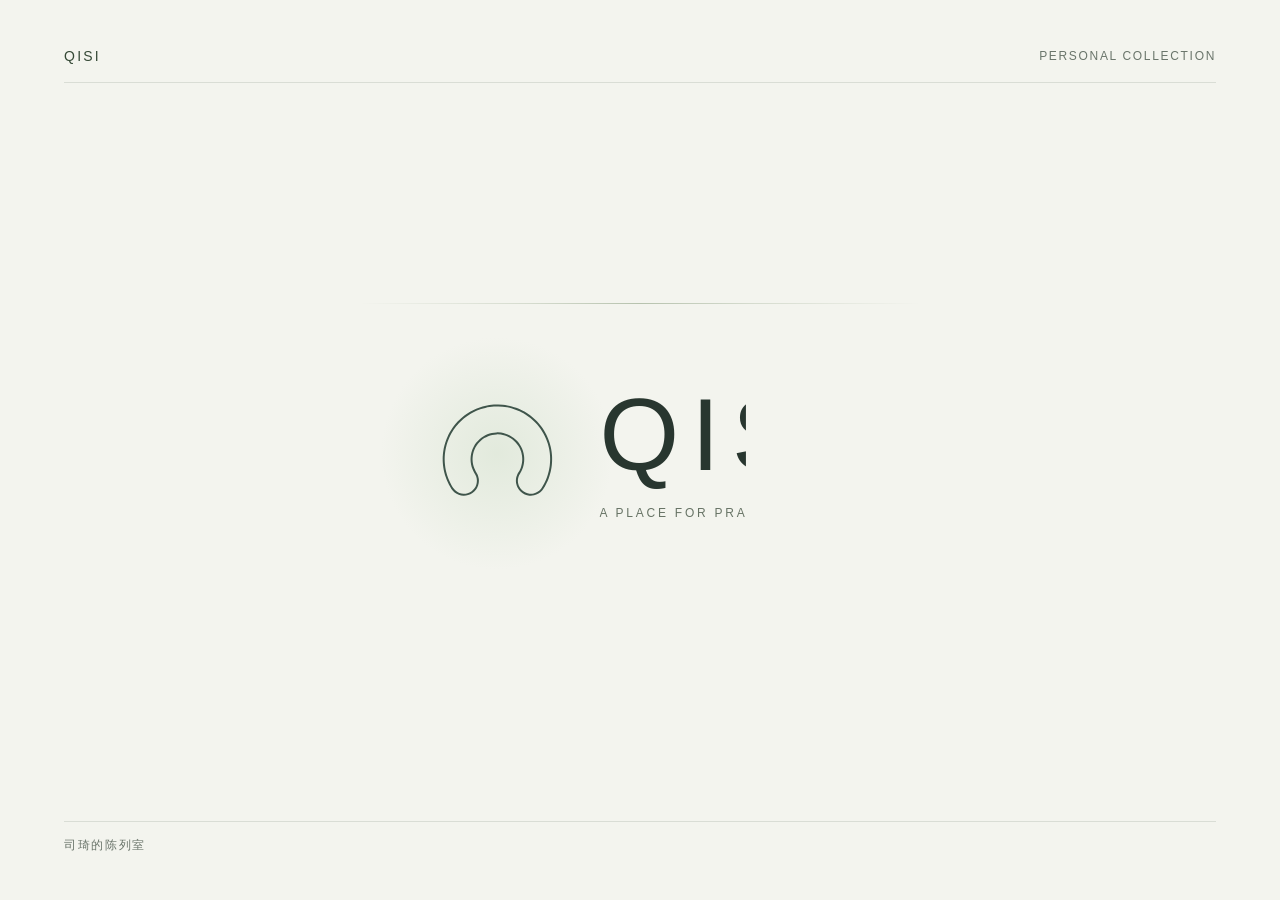
==== commit ded6edaa: "Publish longer QISI opening display" ====
--- a/showroom/index.html
+++ b/showroom/index.html
@@ -1,4 +1,4 @@
-<!doctype html><html lang="zh-CN"><head><meta charset="UTF-8"><meta name="viewport" content="width=device-width,initial-scale=1.0"><meta name="theme-color" content="#f3f4ee"><meta name="description" content="司琦的个人陈列。关于AI、中医与DPT的实践、构想和学习记录。"><title>司琦的陈列室 · QISI</title><link rel="icon" href="data:image/svg+xml,%3Csvg xmlns='http://www.w3.org/2000/svg' viewBox='0 0 64 64'%3E%3Ccircle cx='30' cy='30' r='20' fill='none' stroke='%2328362f' stroke-width='2'/%3E%3Cpath d='m44 44 13 13' stroke='%2328362f' stroke-width='2'/%3E%3C/svg%3E"><style>body{margin:0;background:#f3f4ee}#opening{position:fixed;inset:0;z-index:40;background:#f3f4ee}</style>  <script type="module" crossorigin src="/showroom/assets/index-o82J5xvj.js"></script>
+<!doctype html><html lang="zh-CN"><head><meta charset="UTF-8"><meta name="viewport" content="width=device-width,initial-scale=1.0"><meta name="theme-color" content="#f3f4ee"><meta name="description" content="司琦的个人陈列。关于AI、中医与DPT的实践、构想和学习记录。"><title>司琦的陈列室 · QISI</title><link rel="icon" href="data:image/svg+xml,%3Csvg xmlns='http://www.w3.org/2000/svg' viewBox='0 0 64 64'%3E%3Ccircle cx='30' cy='30' r='20' fill='none' stroke='%2328362f' stroke-width='2'/%3E%3Cpath d='m44 44 13 13' stroke='%2328362f' stroke-width='2'/%3E%3C/svg%3E"><style>body{margin:0;background:#f3f4ee}#opening{position:fixed;inset:0;z-index:40;background:#f3f4ee}</style>  <script type="module" crossorigin src="/showroom/assets/index-CSIhUZio.js"></script>
   <link rel="stylesheet" crossorigin href="/showroom/assets/index-Db16vwFA.css">
 </head><body data-phase="opening" data-room="hub"><main id="app"><div id="world" tabindex="-1" aria-label="立体档案环"><div id="entry-glow" aria-hidden="true"></div></div><div id="transition-veil" aria-hidden="true"></div>
  <section id="opening" data-stage="mark" aria-label="个人陈列室开场">
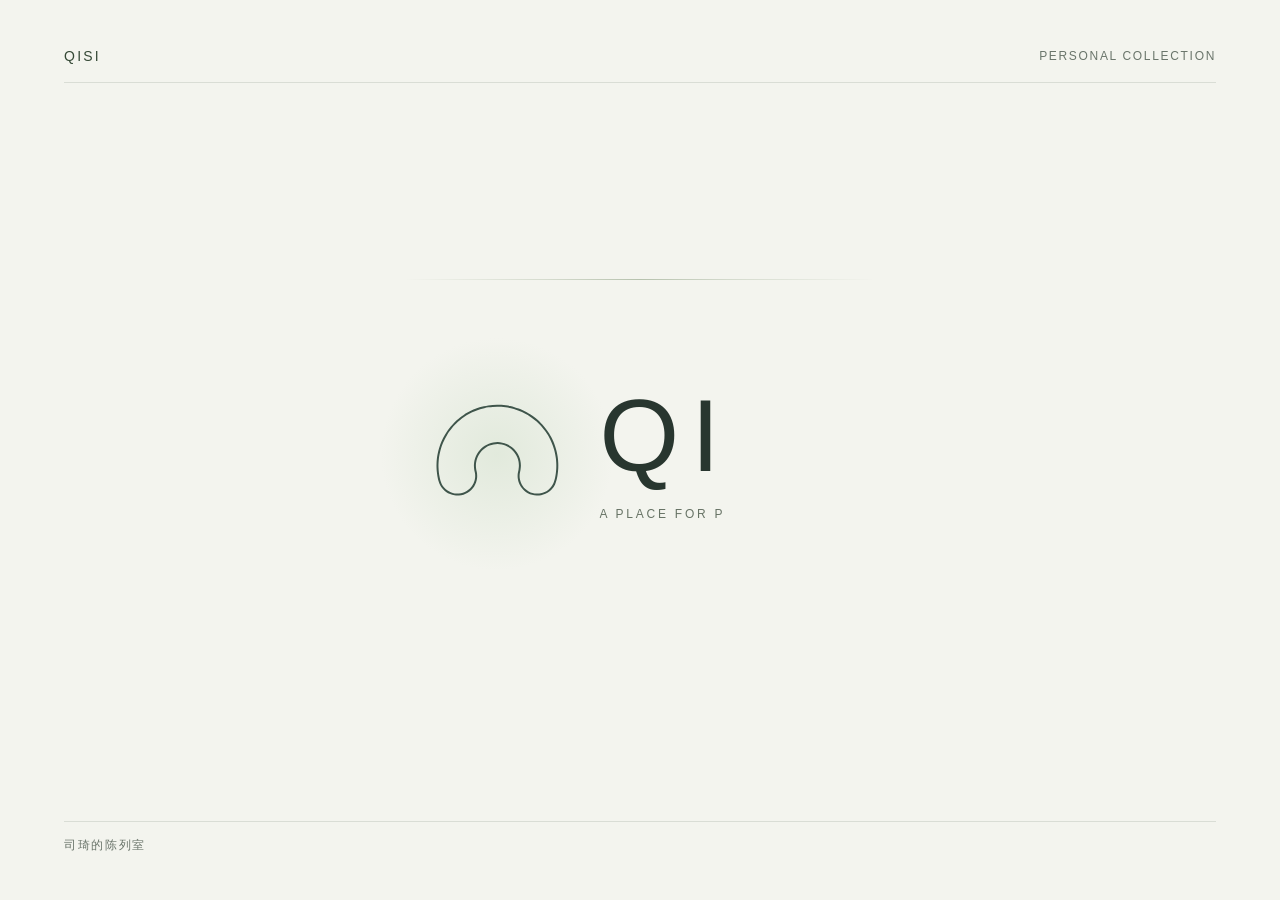
==== commit d2c8bf68: "Publish showroom r14 with gentle release buffer" ====
--- a/showroom/index.html
+++ b/showroom/index.html
@@ -1,5 +1,5 @@
-<!doctype html><html lang="zh-CN"><head><meta charset="UTF-8"><meta name="viewport" content="width=device-width,initial-scale=1.0"><meta name="theme-color" content="#f3f4ee"><meta name="description" content="司琦的个人陈列。关于AI、中医与DPT的实践、构想和学习记录。"><title>司琦的陈列室 · QISI</title><link rel="icon" href="data:image/svg+xml,%3Csvg xmlns='http://www.w3.org/2000/svg' viewBox='0 0 64 64'%3E%3Ccircle cx='30' cy='30' r='20' fill='none' stroke='%2328362f' stroke-width='2'/%3E%3Cpath d='m44 44 13 13' stroke='%2328362f' stroke-width='2'/%3E%3C/svg%3E"><style>body{margin:0;background:#f3f4ee}#opening{position:fixed;inset:0;z-index:40;background:#f3f4ee}</style>  <script type="module" crossorigin src="/showroom/assets/index-CSIhUZio.js"></script>
-  <link rel="stylesheet" crossorigin href="/showroom/assets/index-Db16vwFA.css">
+<!doctype html><html lang="zh-CN"><head><meta charset="UTF-8"><meta name="viewport" content="width=device-width,initial-scale=1.0"><meta name="theme-color" content="#f3f4ee"><meta name="description" content="司琦的个人陈列。关于AI、中医与DPT的实践、构想和学习记录。"><title>司琦的陈列室 · QISI</title><link rel="icon" href="data:image/svg+xml,%3Csvg xmlns='http://www.w3.org/2000/svg' viewBox='0 0 64 64'%3E%3Ccircle cx='30' cy='30' r='20' fill='none' stroke='%2328362f' stroke-width='2'/%3E%3Cpath d='m44 44 13 13' stroke='%2328362f' stroke-width='2'/%3E%3C/svg%3E"><style>body{margin:0;background:#f3f4ee}#opening{position:fixed;inset:0;z-index:40;background:#f3f4ee}</style>  <script type="module" crossorigin src="/showroom/assets/index-CiJowilN.js"></script>
+  <link rel="stylesheet" crossorigin href="/showroom/assets/index-CGwI_3w3.css">
 </head><body data-phase="opening" data-room="hub"><main id="app"><div id="world" tabindex="-1" aria-label="立体档案环"><div id="entry-glow" aria-hidden="true"></div></div><div id="transition-veil" aria-hidden="true"></div>
  <section id="opening" data-stage="mark" aria-label="个人陈列室开场">
   <div class="opening-grid" aria-hidden="true"></div>
@@ -18,8 +18,8 @@
   <div class="opening-bottom"><span>司琦的陈列室</span><span id="opening-status" role="status"></span></div>
  </section>
 
-<div id="interface"><header class="masthead"><div class="location"><button id="home-button" class="icon-button" aria-label="返回个人介绍"><svg viewBox="0 0 24 24"><path d="m14 6-6 6 6 6M8 12h12"/></svg></button><div><span id="room-kicker" class="eyebrow">QISI / COLLECTION</span><h1 id="room-title"></h1></div></div><div class="header-actions"><button id="sound-button" class="icon-button" aria-label="开启音效" aria-pressed="true"></button></div></header>
+<div id="interface"><header class="masthead"><div class="location"><button id="home-button" class="icon-button" aria-label="返回个人介绍"><svg viewBox="0 0 24 24"><path d="m14 6-6 6 6 6M8 12h12"/></svg></button><div><span id="room-kicker" class="eyebrow">QISI / COLLECTION</span><h1 id="room-title"></h1></div></div><div class="header-actions"><div id="archive-search" class="archive-search" role="search" aria-label="搜索当前方向档案"><div class="search-field"><svg viewBox="0 0 24 24" aria-hidden="true"><circle cx="10" cy="10" r="6"/><path d="m15 15 5 5"/></svg><input id="archive-query" type="search" placeholder="搜索档案" aria-label="搜索当前方向的项目名称或编号" role="combobox" aria-autocomplete="list" aria-expanded="false" aria-controls="archive-results" autocomplete="off" spellcheck="false"><button type="button" class="search-clear" aria-label="清空搜索" hidden>×</button></div><div class="search-results" hidden><p class="search-status" role="status" aria-live="polite"></p><div id="archive-results" role="listbox" aria-label="当前方向搜索结果"></div></div></div><button id="sound-button" class="icon-button" aria-label="开启音效" aria-pressed="true"></button></div></header>
 <section id="archive-interface" aria-label="立体档案选择" hidden><div class="archive-heading"><span id="browse-count" class="browse-count"></span></div><aside class="archive-details"><span id="focus-number"></span><div class="focus-information"><span id="focus-badge" class="eyebrow"></span><h2 id="focus-title"></h2><span id="focus-meta"></span></div><button id="read-file" class="read-file"><span class="access">打开档案 ↗</span></button></aside><div class="dial-hint"><span id="dial-ticks" aria-hidden="true"></span><p></p></div><div id="file-accessibility" class="sr-only" aria-label="预选档案"></div></section></div>
-<section id="fallback" hidden><h2>以列表阅读</h2><p>当前浏览器未能打开立体展区，仍可阅读收录内容。</p><div id="fallback-files"></div></section><div id="entry-error" hidden role="alert"><span>展区暂未准备好。</span><button id="retry-button">重试</button><button id="list-button">以列表阅读</button><button id="cancel-button">返回介绍</button></div>
+<div id="archive-notice" class="archive-notice" role="status" aria-live="polite" aria-atomic="true"></div><section id="fallback" hidden><h2>以列表阅读</h2><p>当前浏览器未能打开立体展区，仍可阅读收录内容。</p><div id="fallback-files"></div></section><div id="entry-error" hidden role="alert"><span>展区暂未准备好。</span><button id="retry-button">重试</button><button id="list-button">以列表阅读</button><button id="cancel-button">返回介绍</button></div>
  <dialog id="reader" class="reader reader-page" aria-labelledby="reader-title"><div class="reader-wash" aria-hidden="true"></div><div class="reader-top-shade" aria-hidden="true"></div><button id="close-reader" class="close-reader" aria-label="返回档案选择"><svg viewBox="0 0 24 24"><path d="m14 6-6 6 6 6M8 12h12"/></svg><span>返回档案</span></button><span id="reader-location" class="reader-location"></span><div class="reader-scroll" tabindex="0" role="region" aria-label="项目全文"><article id="reader-panel" class="reader-panel"><div class="reader-meta"><span id="reader-eyebrow"></span><time id="reader-date"></time></div><h2 id="reader-title"></h2><p id="reader-summary"></p><div id="reader-themes"></div><figure class="reader-figure"><img id="reader-image" width="1280" height="800" alt="项目抽象示意图"></figure><div id="reader-body"></div><footer class="reader-colophon"></footer></article></div></dialog>
 </main></body></html>
--- a/showroom/assets/index-CGwI_3w3.css
+++ b/showroom/assets/index-CGwI_3w3.css
@@ -0,0 +1 @@
+:root{font-family:PingFang SC,Hiragino Sans GB,Microsoft YaHei,sans-serif;font-synthesis:none;color:#273b33;background:#b3bfb7;--ink:#273b33;--muted:#627367;--line:#52645140;--accent:#657a62}*{box-sizing:border-box}body{margin:0;overflow:hidden}button,input,a{-webkit-tap-highlight-color:transparent}button{font:inherit;color:inherit;border:0;background:none;cursor:pointer}button:disabled{opacity:.4;cursor:default}button:focus-visible,input:focus-visible{outline:2px solid #8c7552;outline-offset:5px}button:hover:not(:disabled){color:#111f19}.sr-only{position:absolute;width:1px;height:1px;padding:0;margin:-1px;overflow:hidden;clip:rect(0,0,0,0);white-space:nowrap;border:0}#app,#world,#interface{position:fixed;inset:0}#world{transition:filter .5s}#world canvas{display:block;touch-action:none}#interface{pointer-events:none;transition:opacity .3s}#interface button,#interface input{pointer-events:auto}.masthead{position:absolute;left:34px;right:34px;top:28px;display:flex;justify-content:space-between;align-items:center;z-index:4}.location{display:flex;gap:16px;align-items:center;background:#f2f1e9d9;padding:13px 19px 13px 12px;border:1px solid #fff7;-webkit-backdrop-filter:blur(12px);backdrop-filter:blur(12px)}.location h1{font-size:17px;font-weight:500;margin:4px 0 0;letter-spacing:.09em}.eyebrow{font-size:12px;letter-spacing:.12em;line-height:1.7}.location .eyebrow{font-size:12px;color:#69766b;letter-spacing:.11em}.header-actions{display:flex;align-items:center;gap:10px;background:#f2f1e9c9;padding:7px 9px 7px 17px;border:1px solid #fff7;-webkit-backdrop-filter:blur(12px);backdrop-filter:blur(12px)}.sample-note{font-size:13px;letter-spacing:.08em;color:#697569;margin-right:6px}.icon-button{width:34px;height:34px;display:grid;place-items:center}.icon-button svg,.close-reader svg{width:20px;height:20px;fill:none;stroke:currentColor;stroke-width:1.3}#gallery-labels{position:absolute;inset:0;pointer-events:none;touch-action:none}.gallery-label{position:absolute;transform:translate(-50%);padding:9px 13px 10px;width:190px;text-align:center;pointer-events:auto!important;background:#ecebdfd6;border:1px solid #fff7;box-shadow:0 3px 14px #253b2a0a;transition:background .2s,color .2s;touch-action:none}.gallery-label strong{display:block;font-size:14px;line-height:1.55;font-weight:500;letter-spacing:.025em}.gallery-label small{display:block;font-size:12px;line-height:1.5;letter-spacing:.04em;margin-top:4px;color:#6c7569}.gallery-label .label-number{font-size:12px;letter-spacing:.06em;display:block;color:#697465;margin-bottom:3px}.gallery-label.room-label{width:176px;padding:12px 16px}.gallery-label.room-label strong{font-size:16px;letter-spacing:.08em}.gallery-label.is-hover,.gallery-label:hover,.gallery-label:focus-visible{background:#f5f3e6f5;border-color:#9b8e6a;color:#263e2c}.collection-control{position:absolute;left:50%;bottom:34px;transform:translate(-50%);width:290px;background:#eff0e5dd;border:1px solid #fff6;padding:15px 23px 12px;-webkit-backdrop-filter:blur(14px);backdrop-filter:blur(14px);pointer-events:auto}.collection-caption{display:flex;align-items:center;justify-content:space-between;font-size:13px;line-height:1.5}.collection-caption b{font-size:12px;margin-left:6px;font-weight:400;color:#73806d}.collection-caption #scroll-count{font-size:12px;letter-spacing:.08em;font-variant-numeric:tabular-nums}#collection-scroll{display:block;width:100%;height:24px;appearance:none;background:transparent;margin:6px 0;cursor:ew-resize}#collection-scroll::-webkit-slider-runnable-track{height:2px;background:linear-gradient(to right,#7b886e var(--progress,0%),#c3cbb9 var(--progress,0%))}#collection-scroll::-webkit-slider-thumb{appearance:none;width:33px;height:7px;border-radius:0;background:#596d51;border:1px solid #f4f5e8;margin-top:-2.5px}#collection-scroll::-moz-range-track{height:2px;background:#b7c2ac}#collection-scroll::-moz-range-thumb{width:33px;height:7px;border:0;border-radius:0;background:#596d51}.collection-hint{font-size:12px;color:#76816e;text-align:center;letter-spacing:.03em}.hub-hint{position:absolute;bottom:49px;left:50%;transform:translate(-50%);font-size:14px;letter-spacing:.06em;background:#eff0e7dc;padding:14px 23px;border:1px solid #fff8;white-space:nowrap}.signature{position:absolute;bottom:31px;left:35px;font-size:12px;letter-spacing:.12em;color:#52614f}.signature span{margin:0 7px;color:#7f8e77}body[data-phase=entry] #interface,body[data-phase=intro] #interface{display:none}body[data-phase=transition] #interface{opacity:0;pointer-events:none}body[data-phase=transition] #interface button,body.is-reading #interface button{pointer-events:none!important}body[data-phase=room] #house-button{display:none}#loading{position:fixed;left:50%;top:76%;transform:translate(-50%,-50%);display:flex;gap:15px;align-items:center;z-index:20}.loading-orbit{display:block;width:22px;height:22px;border:1px solid #536b5038;border-top-color:#536b50;border-radius:50%;animation:spin 1.6s linear infinite}#loading.is-error{background:#eff0e8f5;padding:18px 22px;border:1px solid #fff9}#loading.is-error .loading-orbit{display:none}#retry-button{font-size:14px;text-decoration:underline;text-underline-offset:4px}#transition-veil{position:fixed;inset:0;background:radial-gradient(ellipse,#e1e8dc 10%,#aebfb1);opacity:0;pointer-events:none;z-index:8}body.is-reading #world{filter:blur(7px) saturate(.72)}body.is-reading #interface{opacity:.2}dialog{padding:0;border:1px solid #fff9;background:#ecece2f7;color:var(--ink);box-shadow:0 24px 120px #1d33284d}dialog::backdrop{background:#91a5932d}.intro-dialog{position:fixed;left:auto;right:7vw;top:auto;bottom:10vh;margin:0;width:390px;padding:30px 30px 24px}.intro-dialog::backdrop{background:#8b9d8f15}.intro-dialog h2{font-size:27px;font-weight:400;letter-spacing:.08em;line-height:1.4;margin:20px 0 16px}.intro-dialog>p{font-size:16px;line-height:1.9;margin:0 0 23px;color:#566553}.intro-instructions{display:grid;grid-template-columns:22px 1fr;gap:8px 11px;border-top:1px solid var(--line);padding-top:20px}.intro-instructions span{font-size:12px;color:#919980;line-height:26px}.intro-instructions p{font-size:14px;line-height:26px;margin:0}.intro-dialog small{display:block;font-size:12px;color:#7c846f;margin-top:16px}.intro-bottom{display:flex;align-items:center;justify-content:space-between;border-top:1px solid var(--line);margin-top:22px;padding-top:18px}.text-button{font-size:14px;padding:7px 0}.primary-button{font-size:14px;color:#f1f2e5;background:#536c50;padding:13px 17px}.primary-button:hover:not(:disabled){background:#3d583b;color:#fff}.primary-button span{margin-left:17px}.reader-panel{width:min(790px,88vw);height:min(830px,88vh);max-height:92vh;overflow:hidden}.reader::backdrop{background:#c4d0bd73;-webkit-backdrop-filter:blur(2px);backdrop-filter:blur(2px)}.reader-scroll{height:100%;overflow-y:auto;overscroll-behavior:contain;padding:58px 60px 42px;scrollbar-width:thin;scrollbar-color:#a9b99a transparent}.close-reader{position:absolute;right:15px;top:15px;width:33px;height:33px;display:grid;place-items:center;background:#ecece2;z-index:2}.reader-meta{display:flex;justify-content:space-between;gap:14px;color:#728067;font-size:12px;line-height:1.8}.reader h2{font-size:30px;line-height:1.55;letter-spacing:.05em;font-weight:400;margin:19px 0 14px}.reader #reader-summary{font-size:16px;line-height:1.9;color:#56664e}.reader #reader-themes{display:flex;gap:8px;margin:21px 0 26px}.reader #reader-themes span{font-size:12px;padding:5px 8px;border:1px solid #b8c3ac}.reader img{width:100%;display:block;border:1px solid #c7d1bb}.reader #reader-body h3{font-size:18px;font-weight:500;margin:30px 0 10px}.reader #reader-body p{font-size:16px;line-height:2;color:#4f6047}.reader-colophon{font-size:12px;color:#879078;margin-top:30px;padding-top:22px;border-top:1px solid var(--line);line-height:1.8}@keyframes spin{to{transform:rotate(360deg)}}@media(prefers-reduced-motion:reduce){*,*:before,*:after{animation:none!important;transition:none!important}}@media(max-height:760px){.masthead{top:22px;left:27px;right:27px}.location{padding:9px 15px 9px 9px}.collection-control{bottom:22px;padding-top:10px;padding-bottom:8px}.signature{bottom:27px}.gallery-label{width:172px;padding:7px 9px}.gallery-label strong{font-size:14px}.gallery-label small{font-size:12px}.intro-dialog{bottom:7vh;right:5vw;padding:25px;width:360px}.reader-scroll{padding:48px 48px 36px}}@media(max-width:950px){.signature{display:none}.gallery-label,.gallery-label.room-label{width:150px}.location h1{font-size:15px}.sample-note{display:none}.reader-scroll{padding:45px 30px 30px}}@media(max-width:650px){.masthead{left:15px;right:15px;top:15px}.location{gap:7px;padding:8px}.location .eyebrow{font-size:12px}.header-actions{gap:0;padding:7px}.intro-dialog{left:5vw;right:5vw;bottom:7vh;width:auto}.gallery-label,.gallery-label.room-label{width:115px}.gallery-label small{display:none}.gallery-label strong,.gallery-label.room-label strong{font-size:14px}.collection-control{width:270px}.reader-panel{width:94vw}.reader h2{font-size:26px}.reader-meta{flex-wrap:wrap}.hub-hint{font-size:13px}}.gallery-label{background:transparent;border:0;box-shadow:none;text-shadow:0 1px 9px #f1f0df,0 0 3px #f1f0df}.gallery-label:before{content:"";display:block;width:22px;height:1px;background:#7b876d;margin:0 auto 7px;transition:width .18s}.gallery-label .label-number{margin-bottom:3px;font-size:12px}.gallery-label.is-hover,.gallery-label:hover,.gallery-label:focus-visible{background:#f0f0e4b5;border:0}.gallery-label.is-hover:before,.gallery-label:hover:before{width:44px}.gallery-label.room-label{padding:7px 12px}.gallery-label.room-label .label-number,.signature{display:none}body:has(#house-button:focus-visible) #world:after{content:"";position:absolute;left:28%;top:24%;width:47%;height:48%;border:1px solid #e7e0b799;box-shadow:0 0 45px #e9e4c222;pointer-events:none}.gallery-label{color:#26392e;text-shadow:0 1px 2px #f0efdf}.gallery-label small,.gallery-label .label-number{color:#4c5b46}.gallery-label{width:154px;padding:6px 9px 7px;background:#eeeedeeb;border-bottom:1px solid #8b927466;text-shadow:none}.gallery-label:before{display:none}.gallery-label:not(.room-label) small{display:none}.gallery-label .label-number{font-size:11px;line-height:1.4;margin-bottom:1px}.gallery-label strong{font-size:14px;line-height:1.6}.gallery-label.room-label{width:162px;padding:7px 10px}.gallery-label.room-label small{font-size:11px;margin-top:1px}.gallery-label.is-hover,.gallery-label:hover,.gallery-label:focus-visible{background:#f5f4e8;border-bottom:1px solid #8b7953}@media(max-width:650px){.gallery-label,.gallery-label.room-label{width:110px}}:root{color:var(--ink);--ink:#34443b;--theme-light:#eef2e6}.masthead{left:42px;right:42px;top:32px}.location,.header-actions{background:none;border:0;-webkit-backdrop-filter:none;backdrop-filter:none;padding:0}.location{gap:18px}.location h1{font-size:17px;letter-spacing:.14em}.location .eyebrow{font-size:10px;letter-spacing:.16em}.sample-note{font-size:12px;letter-spacing:.13em;opacity:.7}.eyebrow{font-size:11px;letter-spacing:.16em}.hub-hint{background:none;border:0;font-size:13px;letter-spacing:.14em}.gallery-label{width:158px;padding:8px 8px 10px;background:#edf0e4d9}.gallery-label strong{font-size:16px}.gallery-label small{font-size:10px;letter-spacing:.1em}.activation{position:absolute;left:50%;bottom:10vh;transform:translate(-50%);display:flex;flex-direction:column;align-items:center;gap:12px;font-size:13px;letter-spacing:.12em;padding:12px 20px}.activation-mark{font-size:30px;line-height:1;font-weight:300;transition:transform .35s}.activation:hover .activation-mark{transform:scale(1.16)}.archive-heading{position:absolute;top:133px;left:48px;display:flex;gap:25px;align-items:center}.archive-heading .eyebrow{font-size:12px;letter-spacing:.18em}.browse-count{font-size:11px;letter-spacing:.14em;font-variant-numeric:tabular-nums;opacity:.64}.selection-line{position:absolute;left:48px;top:169px;width:180px;height:1px;background:var(--ink);opacity:.36}.focus-information{position:absolute;left:48px;bottom:87px;width:370px}.focus-information h2{font-size:27px;line-height:1.7;font-weight:400;letter-spacing:.07em;margin:9px 0 12px;transition:opacity .12s}.focus-information>span:last-child{font-size:11px;letter-spacing:.13em;opacity:.66}.focus-rule{position:absolute;left:0;top:35px;height:25px;width:240px;background:var(--ink);opacity:0;transition:opacity .1s}.is-moving .focus-information h2{opacity:0}.is-moving .focus-rule{opacity:.7}.read-file{position:absolute;right:50px;bottom:93px;text-align:left;min-width:211px;padding:8px 0 0;border-top:1px solid #5b6d514d}.read-file strong{display:block;font:400 35px/1.7 Arial,sans-serif;letter-spacing:.025em}.read-file .access{display:block;font-size:12px;letter-spacing:.18em;margin-top:13px}.read-file .access span{float:right;font-size:19px;line-height:15px}.read-file:hover .access{text-decoration:underline;text-underline-offset:5px}.read-file:disabled{opacity:.62}.read-file:disabled .access{visibility:hidden}.dial-hint{position:absolute;left:50%;bottom:31px;transform:translate(-50%);text-align:center}.dial-hint p{font-size:11px;letter-spacing:.1em;opacity:.65;margin:12px 0 0}#dial-ticks{display:flex;justify-content:center;gap:16px;align-items:center;height:10px}#dial-ticks i{display:block;width:1px;height:5px;background:var(--ink);opacity:.3;transition:height .2s,opacity .2s}#dial-ticks i.current{height:10px;opacity:1}body[data-phase=engaging] #interface,body[data-phase=extracting] #interface,body[data-phase=returning] #interface{opacity:0;pointer-events:none}body[data-phase=engaging] #interface button,body[data-phase=extracting] #interface button,body[data-phase=returning] #interface button{pointer-events:none!important}body:not([data-phase=entry]):not([data-phase=intro]) #house-button{display:none}body[data-phase=reading] #interface .masthead{opacity:.45}body[data-phase=reading] #interface button{pointer-events:none!important}#loading.is-error #loading-text{position:static;width:auto;height:auto;clip:auto;overflow:visible;white-space:normal}dialog{border:0}dialog::backdrop{background:#91a59318}.reader-panel{position:fixed;top:10vh;right:4.5vw;bottom:auto;left:auto;margin:0;width:43vw;max-width:720px;height:82vh;max-height:90vh;background:#eff1e8ed;border-top:1px solid #a4ae9844;box-shadow:0 18px 90px #3c503c0c;animation:readerIn .45s both}.reader::backdrop{background:#c9d7bd08;-webkit-backdrop-filter:none;backdrop-filter:none}.reader-scroll{padding:48px 45px 40px}.reader-meta{font-size:10px;letter-spacing:.08em}.reader h2{font-size:28px}.reader #reader-summary,.reader #reader-body p{font-size:15px;line-height:1.95}.reader #reader-body h3{font-size:17px}.reader #reader-themes span,.reader-colophon{font-size:11px}.sr-only:focus-within:not(#house-button):not(#hub-table-button){clip:auto;width:auto;height:auto;background:#f2f3e5;padding:10px;bottom:20px;left:40px;top:auto;z-index:30;white-space:normal}#file-accessibility button{display:block;padding:7px}#file-accessibility button:not(:focus){display:none}@keyframes readerIn{0%{opacity:0;transform:translate(12px)}to{opacity:1;transform:none}}@media(max-height:760px){.masthead{top:22px}.archive-heading{top:102px}.selection-line{top:135px}.focus-information{bottom:60px}.focus-information h2{font-size:24px}.read-file{bottom:67px}.dial-hint{bottom:23px}.reader-panel{top:8vh;height:85vh}.reader-scroll{padding:38px 32px}.reader h2{font-size:25px}}@media(max-width:1000px){.masthead{left:25px;right:25px}.archive-heading,.selection-line,.focus-information{left:30px}.focus-information{width:280px}.focus-information h2{font-size:21px}.read-file{right:30px;min-width:160px}.read-file strong{font-size:28px}.reader-panel{width:47vw;right:2vw}.reader-scroll{padding:40px 25px}.sample-note{display:none}.gallery-label{width:145px}}@media(max-width:650px){.masthead{top:20px;left:15px;right:15px}.location{gap:5px}.location h1{font-size:14px}.location .eyebrow{font-size:9px}.header-actions{gap:1px}.gallery-label{width:112px}.gallery-label strong{font-size:13px}.gallery-label small{font-size:8px}.archive-heading{left:20px;top:102px}.selection-line{left:20px;top:135px;width:120px}.focus-information{left:20px;bottom:135px;width:230px}.focus-information h2{font-size:20px}.read-file{left:20px;right:auto;bottom:49px;min-width:180px;display:grid;grid-template-columns:1fr auto;column-gap:25px}.read-file strong{grid-row:2;line-height:1.3;font-size:26px}.read-file .access{grid-column:2;grid-row:2;margin:0;align-self:center}.read-file .access span{float:none;margin-left:10px}.dial-hint{left:auto;right:20px;transform:none;bottom:36px}.dial-hint p{display:none}.reader-panel{width:92vw;right:4vw;top:30vh;height:66vh;background:#f0f2e8f5}.reader-scroll{padding:42px 25px}.activation{bottom:15vh;white-space:nowrap}}.gallery-label.room-label{width:144px;font-size:14px;background:#eeeae0e6;border-bottom:1px solid #938b7966}.gallery-label.room-label small{font-size:12px;letter-spacing:.03em}@media(max-width:1100px){.gallery-label.room-label{width:124px}.gallery-label.room-label strong{font-size:14px}.gallery-label.room-label small{display:none}}.masthead .eyebrow{color:inherit;opacity:.8}.masthead{color:#26352d}.sample-note{opacity:.85}@media(max-width:650px){body[data-room=hub] #gallery-labels{display:flex;gap:8px;justify-content:center;align-items:flex-end;padding:0 12px 100px}body[data-room=hub] .gallery-label.room-label{position:static;transform:none;width:calc((100vw - 40px)/3);padding:12px 4px}body[data-room=hub] .gallery-label.room-label strong{font-size:13px;white-space:nowrap}.masthead .eyebrow{font-size:11px}}.masthead .location,.masthead .header-actions{background:#f0efe7d9;-webkit-backdrop-filter:blur(10px);backdrop-filter:blur(10px);padding:9px 12px;border-radius:2px}body:is([data-phase=browsing],[data-phase=reading],[data-phase=extracting],[data-phase=returning]) #interface{color:#efefe7;--ink:#efefe7}body:is([data-phase=browsing],[data-phase=reading]) .location,body:is([data-phase=browsing],[data-phase=reading]) .header-actions{background:none;border:0;box-shadow:none;-webkit-backdrop-filter:none;backdrop-filter:none}body:is([data-phase=browsing],[data-phase=reading]) .location .eyebrow{color:#d5d9d0}body:is([data-phase=browsing],[data-phase=reading]) button{color:inherit}body:is([data-phase=browsing],[data-phase=reading]) .read-file{border-color:#e5e9db55}body:is([data-phase=browsing],[data-phase=reading]) button:hover{color:#fff}body[data-phase=browsing] #file-accessibility button:focus{color:#253a32}body:is([data-phase=browsing],[data-phase=reading]) .masthead{color:#efefe7}body:is([data-phase=browsing],[data-phase=reading]) .location .eyebrow{color:inherit}body:is([data-phase=browsing],[data-phase=extracting],[data-phase=reading],[data-phase=returning]){--ink:#34423c;color:var(--ink)}body[data-room=tcm]{--archive-ink:#534c40}body[data-room=dpt]{--archive-ink:#35483e}body[data-room=ai]{--archive-ink:#34423c}body[data-phase=browsing] .masthead,body[data-phase=extracting] .masthead,body[data-phase=reading] .masthead,body[data-phase=returning] .masthead{color:var(--archive-ink);text-shadow:none}body[data-phase=browsing] .location,body[data-phase=browsing] .header-actions{background:none;border:0;box-shadow:none;-webkit-backdrop-filter:none;backdrop-filter:none}.masthead .eyebrow{font-size:12px}.masthead h1{font-size:16px}.header-actions{gap:14px}#archive-interface{color:var(--archive-ink);text-shadow:none;pointer-events:none}#archive-interface .archive-heading{position:absolute;top:110px;left:36px;right:auto;display:block;font-size:13px;letter-spacing:.1em}#archive-interface .archive-details{position:absolute;left:71%;right:5%;top:43%;transform:translateY(-18%);pointer-events:auto;display:flex;flex-direction:column;gap:25px}#focus-number{font-size:17px;line-height:1.4;font-weight:500;letter-spacing:.12em;font-variant-numeric:tabular-nums}#archive-interface .focus-information{position:static;inset:auto;width:auto;max-width:none;transform:none;opacity:1;color:inherit}#focus-badge{display:block;min-height:0;font-size:12px;line-height:1.6;letter-spacing:.08em;color:inherit;opacity:.66}#focus-badge:empty,#focus-meta:empty{display:none}#archive-interface #focus-title{font-size:clamp(23px,2.1vw,34px);line-height:1.45;font-weight:500;letter-spacing:.055em;margin:10px 0 16px;white-space:normal;overflow-wrap:anywhere}#focus-meta{font-size:13px;letter-spacing:.04em;line-height:1.6;color:inherit;opacity:.66}#archive-interface .read-file{position:static;inset:auto;transform:none;display:flex;width:100%;min-height:52px;padding:14px 0;border:0;border-top:1px solid #77857855;background:none;box-shadow:none;color:inherit;opacity:1}#archive-interface .read-file .access{display:flex;justify-content:space-between;width:100%;font-size:14px;letter-spacing:.08em;margin:0;gap:18px}#archive-interface .read-file:disabled{opacity:.35;cursor:default}#archive-interface .read-file:hover:not(:disabled){background:none;color:#13251b;transform:none}#archive-interface .dial-hint{position:absolute;left:36px;right:auto;bottom:30px;color:inherit;opacity:.72;text-align:left}#archive-interface .dial-hint p{font-size:12px;letter-spacing:.09em;margin:12px 0 0}#dial-ticks{display:block!important;width:160px;height:1px;position:relative;background:#81908045}#dial-ticks:after{content:"";position:absolute;left:calc(var(--progress,0) * 150px);top:-2px;width:10px;height:5px;background:#637369}.reader-panel{background:#f7f8f2f2;color:#34423c;border:1px solid #cbd1c866;box-shadow:0 14px 55px #29342612;width:min(36vw,540px);right:4vw;top:15vh;bottom:5vh;max-height:80vh;border-radius:2px}.reader::backdrop{background:transparent;-webkit-backdrop-filter:none;backdrop-filter:none}.reader .reader-scroll{padding:38px 34px 40px}.reader h2{font-size:28px;line-height:1.4}.reader h3{font-size:18px}.reader p{font-size:16px;line-height:1.8}.reader .reader-meta,.reader #reader-themes,.reader .reader-colophon{font-size:12px;line-height:1.6}.reader.is-empty .reader-panel{top:42%;bottom:auto;height:auto;min-height:170px;background:transparent;border:0;box-shadow:none}.reader.is-empty .reader-scroll{padding:24px 30px}.reader.is-empty .reader-meta,.reader.is-empty #reader-themes,.reader.is-empty .reader-colophon{display:none}.reader.is-empty h2{font-size:23px;letter-spacing:.1em}.reader.is-empty #reader-summary{font-size:16px;margin-bottom:0}@media(max-width:759px){.masthead{padding:22px 20px}.masthead h1{font-size:14px}.masthead .eyebrow{font-size:12px}.header-actions{gap:4px}.header-actions .sample-note{display:none}#archive-interface .archive-heading{top:104px;left:24px;font-size:12px}#archive-interface .archive-details{inset:auto 26px 45px;transform:none;gap:8px;padding-top:14px;border-top:1px solid #6e7f7033}#archive-interface #focus-number{font-size:14px}#archive-interface #focus-title{font-size:24px;margin:6px 0 8px}#archive-interface .read-file{border-top:0;min-height:44px;padding:10px 0;margin-top:4px}#archive-interface .dial-hint{bottom:18px;left:26px;right:26px;display:flex;justify-content:space-between;align-items:center;gap:20px}#archive-interface .dial-hint p{margin:0;font-size:12px}#dial-ticks{width:90px}#dial-ticks:after{left:calc(var(--progress,0) * 80px)}.reader-panel{inset:54% 18px 18px;width:auto;max-width:none;max-height:44%}.reader .reader-scroll{padding:34px 24px}.reader h2{font-size:24px}.reader.is-empty .reader-panel{top:auto;bottom:50px;min-height:130px}.reader.is-empty .reader-scroll{padding:26px 24px}}body{--archive-paper:#f1f4f7}body[data-room=tcm]{--archive-paper:#f1f4ec}body[data-room=dpt]{--archive-paper:#f4f0f8}#world:after{content:"";position:absolute;inset:0;background:linear-gradient(90deg,transparent 51%,color-mix(in srgb,var(--archive-paper) 82%,transparent) 73%,var(--archive-paper) 93%);pointer-events:none}#interface{-webkit-user-select:none;user-select:none}.reader-panel{-webkit-user-select:text;user-select:text}@media(max-width:759px){#world:after{background:linear-gradient(180deg,transparent 40%,color-mix(in srgb,var(--archive-paper) 82%,transparent) 62%,var(--archive-paper) 76%)}#archive-interface .archive-details{bottom:51px}#archive-interface #focus-title{margin-bottom:8px}.reader.is-empty .reader-panel{background:var(--archive-paper)}}#archive-interface .dial-hint{transform:none}#archive-interface.is-moving .focus-information h2{opacity:1}#archive-interface .read-file:disabled .access{visibility:visible}.reader #reader-summary,.reader #reader-body p{font-size:16px;line-height:1.85}.reader #reader-body h3{font-size:18px}.reader .reader-meta,.reader #reader-themes span,.reader .reader-colophon{font-size:12px}@media(max-width:759px){.reader:not(.is-empty) .reader-panel{top:60%;max-height:38%}}#activate-button.console-control{position:absolute;transform:translate(-50%,-50%);padding:0;border:0;border-radius:48%;background:transparent;touch-action:none;cursor:ew-resize;outline:none}#activate-button.console-control span{position:absolute;top:100%;left:50%;transform:translate(-50%);white-space:nowrap;font-size:14px;line-height:1.7;color:var(--ink);background:#f1f1e9eb;padding:8px 12px;border-radius:2px;opacity:0;pointer-events:none}#activate-button.console-control:focus-visible{outline:1px solid #72877788;outline-offset:3px}#activate-button.console-control:focus-visible span{opacity:1}body[data-phase=theme-picking]{color:#34423c;--ink:#34423c}body[data-phase=theme-picking] .masthead{color:#34423c}body[data-phase=theme-picking] #gallery-labels{display:block;padding:0}body[data-phase=theme-picking] .gallery-label.room-label{position:absolute;transform:translate(-50%);width:150px;padding:10px 5px;background:none;border:0;text-shadow:none}body[data-phase=theme-picking] .gallery-label.room-label strong{font-size:14px;font-weight:400;letter-spacing:.08em}body[data-phase=theme-picking] .gallery-label.room-label small{display:none}body[data-phase=theme-picking] .gallery-label.room-label:hover,body[data-phase=theme-picking] .gallery-label.room-label:focus-visible{background:#f2f4ed99}@media(max-width:759px){#activate-button.console-control span{font-size:12px;white-space:normal;width:230px}body[data-phase=theme-picking] .gallery-label.room-label{width:108px}}.reader:not(.is-empty) .reader-meta{padding-right:42px;flex-wrap:wrap;row-gap:4px}body[data-room=hub][data-phase=hub-table] #gallery-labels{display:block;padding:0}body[data-room=hub][data-phase=hub-table] .gallery-label.room-label{position:absolute;transform:translate(-50%);width:136px;padding:7px 4px;background:none;border:0;text-shadow:0 1px 8px #fff}body[data-room=hub][data-phase=hub-table] .gallery-label.room-label strong{font-size:13px;font-weight:400;letter-spacing:.04em}body[data-room=hub][data-phase=hub-table] .gallery-label.room-label:hover,body[data-room=hub][data-phase=hub-table] .gallery-label.room-label:focus-visible{background:#f7f8f1b8}#house-preview{position:absolute;inset:0;color:#34443b;pointer-events:none}.house-details{position:absolute;left:68%;right:7%;top:43%;transform:translateY(-25%);padding:24px 0;max-width:340px;text-shadow:0 1px 14px #f8f8f2}.house-details .eyebrow{font-size:11px;opacity:.62;letter-spacing:.15em}.house-details h2{font-size:30px;line-height:1.45;font-weight:500;letter-spacing:.06em;margin:15px 0}.house-details p{font-size:15px;line-height:1.9;margin:0 0 26px;max-width:290px}#confirm-house{display:flex;justify-content:space-between;align-items:center;min-height:48px;width:100%;padding:13px 0;border-top:1px solid #6e7f7055;font-size:14px;letter-spacing:.08em}#confirm-house span{font-size:21px}#confirm-house:disabled{opacity:.35}.house-navigation{position:absolute;bottom:34px;left:50%;transform:translate(-50%);display:flex;align-items:center;gap:17px;white-space:nowrap;font-size:12px;letter-spacing:.08em}.house-navigation button{width:42px;height:42px;font-size:19px}.house-navigation small{font-size:12px;opacity:.64;margin-left:10px}body:is([data-phase=house-opening],[data-phase=house-closing],[data-phase=fog-transition]) #interface{opacity:0;pointer-events:none}body:is([data-phase=house-opening],[data-phase=house-closing],[data-phase=fog-transition]) #interface button{pointer-events:none!important}@media(max-aspect-ratio:5/4){.house-details{inset:auto 26px 99px;transform:none;max-width:none;padding:0}.house-details h2{font-size:26px;margin:8px 0}.house-details p{font-size:14px;margin-bottom:12px;max-width:none}.house-navigation{bottom:30px}.house-navigation small{display:none}#house-preview{background:linear-gradient(180deg,transparent 57%,#f0f2ebd9 76%,#f0f2ebf5 100%)}body[data-room=hub][data-phase=hub-table] .gallery-label.room-label{width:100px}.masthead{padding:0}}@media(max-aspect-ratio:5/4){body[data-room=hub][data-phase=hub-table] .gallery-label.room-label{width:88px;padding:6px 1px}body[data-room=hub][data-phase=hub-table] .gallery-label.room-label strong{font-size:12px;white-space:nowrap}}#read-file,#confirm-house{position:absolute!important;width:1px!important;height:1px!important;min-width:0!important;min-height:0!important;padding:0!important;margin:-1px!important;overflow:hidden!important;clip-path:inset(50%)!important;white-space:nowrap!important;pointer-events:none!important;border:0!important}#world:focus{outline:none}.reader{position:fixed;inset:0;margin:0;padding:0;width:100vw;max-width:none;height:100dvh;max-height:none;border:0;background:transparent;box-shadow:none;overflow:hidden;animation:none;-webkit-user-select:none;user-select:none}.reader-interaction{position:absolute;inset:0;touch-action:none;outline:none;cursor:default}.reader-panel{z-index:1;-webkit-user-select:text;user-select:text}.reader-panel .reader-scroll{touch-action:pan-y}.reader .close-reader{opacity:0;pointer-events:none}.reader .close-reader:focus-visible{opacity:1;pointer-events:auto}#hub-table-button:focus-visible{position:fixed;left:50%;top:auto;bottom:28px;transform:translate(-50%);width:auto;height:auto;margin:0;padding:10px 16px;clip:auto;clip-path:none;overflow:visible;background:#f2f3edf0;z-index:5}body:is([data-phase=hub-table-opening],[data-phase=hub-table-closing]) #interface{pointer-events:none}body[data-phase=opening]{background:#f3f4ee}body[data-phase=opening] #interface,body[data-phase=arrival] #interface{opacity:0;pointer-events:none}body:is([data-phase=opening],[data-phase=arrival]) #interface button{pointer-events:none!important}#opening{position:fixed;inset:0;z-index:40;background:#f3f4ee;color:#28362f;overflow:hidden;isolation:isolate;--mark:0;--mark-opacity:1;--profile:0;--scan:0}.opening-grid{position:absolute;inset:0;pointer-events:none;background:linear-gradient(90deg,transparent calc(50% - .5px),#344b3610 50%,transparent calc(50% + .5px))}.opening-top,.opening-bottom{position:absolute;left:clamp(24px,5vw,80px);right:clamp(24px,5vw,80px);display:flex;justify-content:space-between;align-items:center;font-size:12px;line-height:1.6;letter-spacing:.14em;color:#6a756b}.opening-top{top:clamp(24px,5vh,52px);padding-bottom:15px;border-bottom:1px solid #465b4326}.opening-top strong{font-size:14px;font-weight:500;color:#354936;letter-spacing:.16em}.opening-bottom{bottom:clamp(24px,5vh,52px);padding-top:14px;border-top:1px solid #465b4326}.opening-mark{position:absolute;inset:0;display:flex;align-items:center;justify-content:center;gap:32px;opacity:var(--mark-opacity);transform:translateY(calc((1 - var(--mark)) * 8px))}.opening-symbol-wrap{position:relative;display:block;flex:none;width:clamp(84px,11vw,148px)}.opening-symbol-wrap:before{content:"";position:absolute;inset:-36%;border-radius:50%;background:radial-gradient(ellipse,#d0dfcaaa,transparent 68%);opacity:calc(var(--mark) * (1 - var(--mark)) * 3);pointer-events:none}.opening-symbol{position:relative;display:block;width:100%;height:auto;overflow:visible}.opening-symbol .mark-loop{opacity:clamp(0,calc(var(--mark) * 8),1);stroke:#3f554b;stroke-width:1.7;stroke-linejoin:round}.opening-word{font-family:Helvetica Neue,Arial,sans-serif;font-size:clamp(58px,8vw,110px);line-height:1;letter-spacing:.12em;font-weight:300;clip-path:inset(0 calc((1 - var(--mark)) * 100%) 0 0)}.opening-word small{display:block;margin-top:18px;font-family:inherit;font-size:12px;line-height:1.5;font-weight:400;letter-spacing:.23em;color:#677365}.opening-scan{position:absolute;left:0;right:0;top:calc(28% + var(--scan) * 44%);height:1px;background:linear-gradient(90deg,transparent 12%,#71896455 35%,#718964aa 50%,#71896455 65%,transparent 88%);opacity:calc(var(--mark-opacity) * .7);transform:scaleX(var(--mark))}.opening-profile{position:absolute;left:50%;top:50%;width:min(690px,calc(100vw - 48px));transform:translate(-50%,calc(-50% + (1 - var(--profile)) * 18px));opacity:var(--profile);visibility:hidden}#opening:is([data-stage=profile],[data-stage=waiting],[data-stage=revealing]) .opening-profile{visibility:visible}.profile-label{display:flex;gap:12px;align-items:center;font-size:12px;line-height:1.5;color:#657161;letter-spacing:.13em}.profile-label:before{content:"";width:26px;height:2px;background:#70815e}.opening-profile h1{font-size:clamp(52px,7vw,86px);font-weight:400;letter-spacing:.13em;line-height:1.25;margin:26px 0 20px}.opening-profile h1 span{font-family:Helvetica Neue,Arial,sans-serif;font-size:16px;letter-spacing:.2em;color:#778170;margin-left:26px;vertical-align:middle}.profile-description{font-size:clamp(18px,2vw,22px);line-height:1.9;letter-spacing:.045em;margin:0;color:#53614f}.profile-fields{display:flex;gap:0;border-block:1px solid #465b432a;margin-top:38px;padding:19px 0}.profile-fields span{flex:1;display:flex;align-items:center;gap:16px;font-size:15px;line-height:1.6}.profile-fields span+span{border-left:1px solid #465b432a;padding-left:24px}.profile-fields small{font-family:Arial,sans-serif;font-size:12px;color:#89917f}#opening-status{font-size:12px;letter-spacing:.08em}body[data-phase=opening] #loading{z-index:45;top:auto;bottom:82px;left:50%;transform:translate(-50%)}body[data-phase=opening] #loading:not(.is-error){display:none}body[data-phase=opening] #loading.is-error{max-width:calc(100vw - 40px);background:#f3f4ee;box-shadow:0 8px 28px #28362f12}@media(max-width:600px){.opening-top,.opening-bottom{font-size:11px;letter-spacing:.08em}.opening-top>span{font-size:10px}.opening-mark{gap:18px}.opening-word{font-size:58px}.opening-word small{font-size:10px;letter-spacing:.1em}.opening-profile{width:calc(100vw - 56px)}.opening-profile h1{margin-top:24px}.opening-profile h1 span{margin-left:12px;font-size:13px}.profile-description{font-size:18px;line-height:1.9}.profile-fields{margin-top:28px;padding:15px 0}.profile-fields span{gap:8px;font-size:14px}.profile-fields span+span{padding-left:14px}.opening-bottom>span:first-child{max-width:55%}.opening-bottom>span:last-child{text-align:right}}@media(max-height:560px){.opening-top{top:18px;padding-bottom:8px}.opening-bottom{bottom:18px;padding-top:8px}.opening-profile h1{font-size:42px;margin:12px 0}.profile-description{font-size:16px;line-height:1.6}.profile-fields{margin-top:18px;padding:10px 0}.opening-profile{width:min(620px,calc(100vw - 56px))}}@media(prefers-reduced-motion:reduce){.opening-mark,.opening-symbol,.opening-profile{transform:none}.opening-profile{transform:translate(-50%,-50%)}.opening-scan,.opening-symbol-wrap:before{display:none}.opening-symbol .mark-loop{opacity:1}}[hidden]{display:none!important}body[data-phase=home] #opening,body[data-phase=entering] #opening{display:block}#opening .profile-fields{padding:0}#opening .profile-fields button{appearance:none;border:0;background:none;flex:1;min-width:0;display:flex;align-items:center;gap:16px;padding:22px 10px;color:#28362f;text-align:left;font:inherit;font-size:16px;cursor:pointer;transition:background .15s}#opening .profile-fields button+button{border-left:1px solid #465b432a}#opening .profile-fields button small{font-size:12px;color:#89917f}#opening .profile-fields button span{margin-left:auto;color:#718063;flex:none;font-size:18px}#opening .profile-fields button:hover{background:#72846112}#opening .profile-fields button:focus-visible{outline:2px solid #718063;outline-offset:-3px}#opening .profile-fields button:disabled{cursor:default}.profile-hint{margin:16px 0 0;font-size:12px;color:#7c8576;letter-spacing:.08em}#entry-error{position:fixed;z-index:50;bottom:85px;left:50%;transform:translate(-50%);width:max-content;max-width:calc(100vw - 32px);display:flex;gap:12px;align-items:center;background:#f3f4ee;padding:16px;border:1px solid #a7b09d;flex-wrap:wrap}#entry-error button{border:1px solid #a7b09d;background:transparent;padding:8px 12px;cursor:pointer}#interface{pointer-events:none}#fallback{position:fixed;inset:120px 0 0;padding:24px max(24px,calc((100vw - 820px)/2));overflow:auto;background:#f3f4ee}#fallback h2{font-size:25px;font-weight:400}#fallback p{font-size:14px;color:#6b7767}#fallback-files{display:grid;gap:10px;padding-bottom:40px}#fallback-files button{white-space:pre-line;text-align:left;border:1px solid #afb8a8;background:transparent;padding:20px;font:inherit;line-height:1.8;color:#28362f;cursor:pointer}.reader.is-flat .reader-panel{left:max(14px,calc((100vw - 760px)/2));right:max(14px,calc((100vw - 760px)/2));top:5vh;bottom:5vh;width:auto;height:auto;max-width:none;max-height:none;transform:none;animation:none}.reader.is-flat .reader-interaction{pointer-events:none}.reader.is-flat .close-reader{opacity:1;pointer-events:auto}body[data-phase=fallback] #world{visibility:hidden}body{--floor-glow:199 222 239}body[data-room=tcm]{--floor-glow:210 227 197}body[data-room=dpt]{--floor-glow:225 210 239}#world:before{content:"";position:absolute;inset:0;z-index:1;pointer-events:none;background:linear-gradient(to top,rgb(251 252 253/.94),rgb(251 252 253/.76) 9%,rgb(251 252 253/.36) 19%,rgb(251 252 253/.08) 26%,transparent 34%),radial-gradient(ellipse 85% 60% at 32% 110%,rgb(var(--floor-glow)/.38),rgb(var(--floor-glow)/.1) 55%,transparent 85%),radial-gradient(ellipse 110% 90% at 78% 12%,rgb(var(--floor-glow)/.16),transparent 75%),linear-gradient(rgb(var(--floor-glow)/.055),rgb(var(--floor-glow)/.055))}@media(max-width:600px){#opening .profile-fields button{padding:18px 8px;gap:8px;font-size:14px}#opening .profile-fields button span{font-size:16px}#entry-error{bottom:75px}}#entry-glow{position:absolute;inset:0;z-index:2;pointer-events:none;opacity:0;background:radial-gradient(ellipse 48% 57% at 50% 52%,rgb(255 255 255/.72),rgb(255 255 255/.9) 52%,rgb(var(--floor-glow)/.25) 76%,transparent 100%)}.header-actions{gap:18px;align-items:center}.archive-search{position:relative;width:clamp(170px,22vw,260px);pointer-events:auto;color:#48594f;text-shadow:none}.search-field{position:relative;border-bottom:1px solid #71827566;background:transparent}.search-field>svg{position:absolute;left:1px;top:12px;width:16px;height:16px;fill:none;stroke:currentColor;stroke-width:1.3;pointer-events:none;opacity:.7}.search-field input{display:block;box-sizing:border-box;width:100%;height:40px;padding:8px 25px 8px 26px;border:0;border-radius:0;outline:0;background:transparent;color:inherit;font:inherit;font-size:13px;line-height:24px;letter-spacing:.025em;-webkit-user-select:text;user-select:text}.search-field input::placeholder{color:#68796d;opacity:.85}.search-field input::-webkit-search-cancel-button{display:none}.search-field:focus-within{border-color:#455d4f}.search-clear{position:absolute;right:0;top:3px;width:28px;height:34px;padding:0;font-size:21px;line-height:1;background:transparent;color:inherit;opacity:.7}.search-results{position:absolute;top:48px;right:0;width:300px;max-width:calc(100vw - 30px);padding:10px 0;background:#f8faf5f7;border:1px solid #88988b44;box-shadow:0 12px 32px #253b2d0b}.search-status{margin:0;padding:5px 14px 10px;font-size:11px;letter-spacing:.045em;color:#768479}#archive-results{max-height:min(340px,50vh);overflow-y:auto;overscroll-behavior:contain;scrollbar-width:thin}#archive-results [role=option]{display:block;width:100%;padding:11px 14px;border:0;text-align:left;background:transparent;color:#34493d;font:inherit;cursor:pointer}#archive-results [role=option] small{display:block;margin-bottom:5px;font-size:10px;letter-spacing:.09em;color:#7c8a7f}#archive-results [role=option] span{display:block;font-size:13px;line-height:1.6}#archive-results [role=option]:hover,#archive-results [aria-selected=true]{background:#647b6010}.archive-notice{position:fixed;z-index:12;isolation:isolate;left:50%;top:24vh;transform:translate(-50%,4px);max-width:calc(100vw - 48px);padding:12px 20px;border:0;background:transparent;color:#455b4c;font-size:13px;line-height:1.7;letter-spacing:.06em;text-shadow:0 1px 8px rgb(255 255 255/.65);pointer-events:none;opacity:0;transition:opacity .48s ease-in-out,transform .48s ease-in-out;text-align:center}.archive-notice:before{content:"";position:absolute;z-index:-1;inset:-14px -30px;border-radius:50%;background:radial-gradient(ellipse at center,rgb(250 252 248/.68) 0%,rgb(250 252 248/.48) 40%,rgb(250 252 248/.18) 65%,transparent 82%);-webkit-backdrop-filter:blur(9px);backdrop-filter:blur(9px);-webkit-mask-image:radial-gradient(ellipse at center,#000 25%,#000b 48%,transparent 78%);mask-image:radial-gradient(ellipse at center,#000 25%,#000b 48%,transparent 78%);filter:blur(4px)}.archive-notice.is-visible{opacity:1;transform:translate(-50%);transition-duration:.36s}@media(max-width:759px){#interface .masthead{left:15px;right:15px;gap:10px}.location{flex:1;min-width:0;gap:6px}.location>div{min-width:0}.location .eyebrow{font-size:8px;letter-spacing:.06em;white-space:nowrap}.location .icon-button{flex-shrink:0}.header-actions{flex-shrink:0;gap:7px}.archive-search{width:clamp(105px,calc(100vw - 245px),166px)}.search-field input{font-size:12px;padding-left:23px}.search-results{width:270px;right:-37px}.archive-notice{top:20vh;width:max-content;font-size:12px;padding:11px 15px}}@media(prefers-reduced-motion:reduce){.archive-notice{transition:none;transform:translate(-50%)}}body{--reader-blur:0px;--reader-edge-scale:1;--reader-paper:0;--reader-text:0;--reader-y:24px}#world canvas{filter:blur(var(--reader-blur));transform:scale(var(--reader-edge-scale));transform-origin:center}body[data-phase=extracting] #world canvas,body[data-phase=returning] #world canvas{will-change:filter,transform}.reader.reader-page{isolation:isolate;background:transparent;overflow:hidden;color:var(--ink)}.reader-page::backdrop{background:transparent;-webkit-backdrop-filter:none;backdrop-filter:none}.reader-page .reader-wash{position:absolute;inset:0;pointer-events:none;opacity:var(--reader-paper);background:linear-gradient(90deg,color-mix(in srgb,var(--archive-paper) 24%,transparent),color-mix(in srgb,var(--archive-paper) 91%,transparent) 26%,color-mix(in srgb,var(--archive-paper) 98%,transparent) 47% 53%,color-mix(in srgb,var(--archive-paper) 91%,transparent) 74%,color-mix(in srgb,var(--archive-paper) 30%,transparent))}.reader.reader-page .reader-scroll{position:absolute;inset:0;z-index:1;height:100%;padding:0;overflow-y:auto;overflow-x:hidden;overscroll-behavior:contain;scrollbar-gutter:stable both-edges;scrollbar-width:thin;scrollbar-color:#74827655 transparent;touch-action:pan-y;outline:none;scroll-behavior:auto}.reader.reader-page .reader-panel,.reader.reader-page.is-flat .reader-panel,.reader.reader-page.is-empty .reader-panel{position:relative;inset:auto;margin:0 auto;padding:108px 0 90px;width:min(680px,calc(100% - 100px));height:auto;max-width:none;max-height:none;min-height:100%;background:transparent;border:0;border-radius:0;box-shadow:none;animation:none;overflow:visible;opacity:var(--reader-text);transform:translateY(var(--reader-y));-webkit-user-select:text;user-select:text}.reader.reader-page .close-reader{position:fixed;z-index:4;top:25px;left:32px;right:auto;width:auto;height:42px;gap:12px;padding:0 10px 0 0;display:flex;align-items:center;background:transparent;border:0;border-radius:0;opacity:var(--reader-text);pointer-events:auto;color:var(--ink);font-size:14px;letter-spacing:.05em;white-space:nowrap}.reader-page .close-reader svg{width:24px;height:24px;stroke-width:1.2}.reader-page .reader-top-shade{position:absolute;inset:0 0 auto;height:83px;z-index:2;pointer-events:none;background:linear-gradient(var(--archive-paper) 0%,color-mix(in srgb,var(--archive-paper) 90%,transparent) 64%,transparent);opacity:var(--reader-paper)}.reader-page .reader-location{position:absolute;right:40px;top:39px;z-index:3;font-size:12px;line-height:1;letter-spacing:.16em;opacity:var(--reader-text);color:#69766e;pointer-events:none}.reader.reader-page .reader-meta{padding:0;display:flex;justify-content:space-between;gap:20px;font-size:12px;line-height:1.8;letter-spacing:.12em;color:#738174}.reader.reader-page h2{margin:22px 0 24px;font-size:clamp(30px,3.4vw,46px);line-height:1.35;letter-spacing:.025em;font-weight:400;text-wrap:balance}.reader.reader-page #reader-summary{margin:0;max-width:650px;font-size:18px;line-height:1.95;font-weight:400;color:var(--ink);opacity:.82}.reader.reader-page #reader-themes{margin:24px 0 37px;gap:10px}.reader.reader-page #reader-themes span{padding:0 0 0 11px;border:0;border-left:2px solid #9fae9e;font-size:12px;letter-spacing:.1em;line-height:1.3;color:#758174}.reader-page .reader-figure{margin:0 0 42px;max-width:100%}.reader-page .reader-figure:has(img[hidden]){display:none}.reader.reader-page img{width:100%;height:auto;aspect-ratio:1.6;object-fit:contain;border:0;background:#f4f5ee99;display:block}.reader.reader-page #reader-body h3{margin:38px 0 13px;padding-top:24px;border-top:1px solid #8b9d891e;font-size:20px;font-weight:500;letter-spacing:.02em;line-height:1.5}.reader.reader-page #reader-body p{margin:0;font-size:17px;line-height:2.05;color:var(--ink);opacity:.86;overflow-wrap:anywhere}.reader.reader-page .reader-colophon{margin:52px 0 0;padding-top:19px;font-size:12px;line-height:1.8;color:#7c887b;border-top:1px solid #91a18f36}.reader.reader-page.is-empty .reader-panel{display:flex;flex-direction:column;justify-content:center;padding-top:100px;padding-bottom:100px}.reader.reader-page.is-empty .reader-meta{display:flex}.reader.reader-page.is-empty #reader-themes,.reader.reader-page.is-empty .reader-colophon{display:none}.reader.reader-page.is-empty h2{font-size:36px;letter-spacing:.05em}.reader.reader-page.is-empty #reader-summary{font-size:17px}body[data-phase=extracting] .reader-page .reader-scroll,body[data-phase=returning] .reader-page .reader-scroll{pointer-events:none;overflow-y:hidden}@media(max-width:759px){.reader.reader-page .reader-panel,.reader.reader-page.is-flat .reader-panel,.reader.reader-page.is-empty .reader-panel{width:calc(100% - 48px);padding-top:105px;padding-bottom:65px}.reader-page .reader-wash{background:linear-gradient(90deg,color-mix(in srgb,var(--archive-paper) 88%,transparent),color-mix(in srgb,var(--archive-paper) 95%,transparent) 40% 60%,color-mix(in srgb,var(--archive-paper) 88%,transparent))}.reader.reader-page .close-reader{top:19px;left:23px;font-size:14px;gap:8px}.reader-page .reader-location{right:24px;top:35px;font-size:12px;letter-spacing:.08em}.reader.reader-page h2{font-size:32px;line-height:1.42;margin-top:20px}.reader.reader-page #reader-summary{font-size:17px;line-height:1.9}.reader.reader-page #reader-body p{font-size:16px;line-height:2}.reader.reader-page #reader-body h3{font-size:19px}.reader.reader-page #reader-themes{margin-bottom:30px}.reader-page .reader-figure{margin-bottom:32px}}
